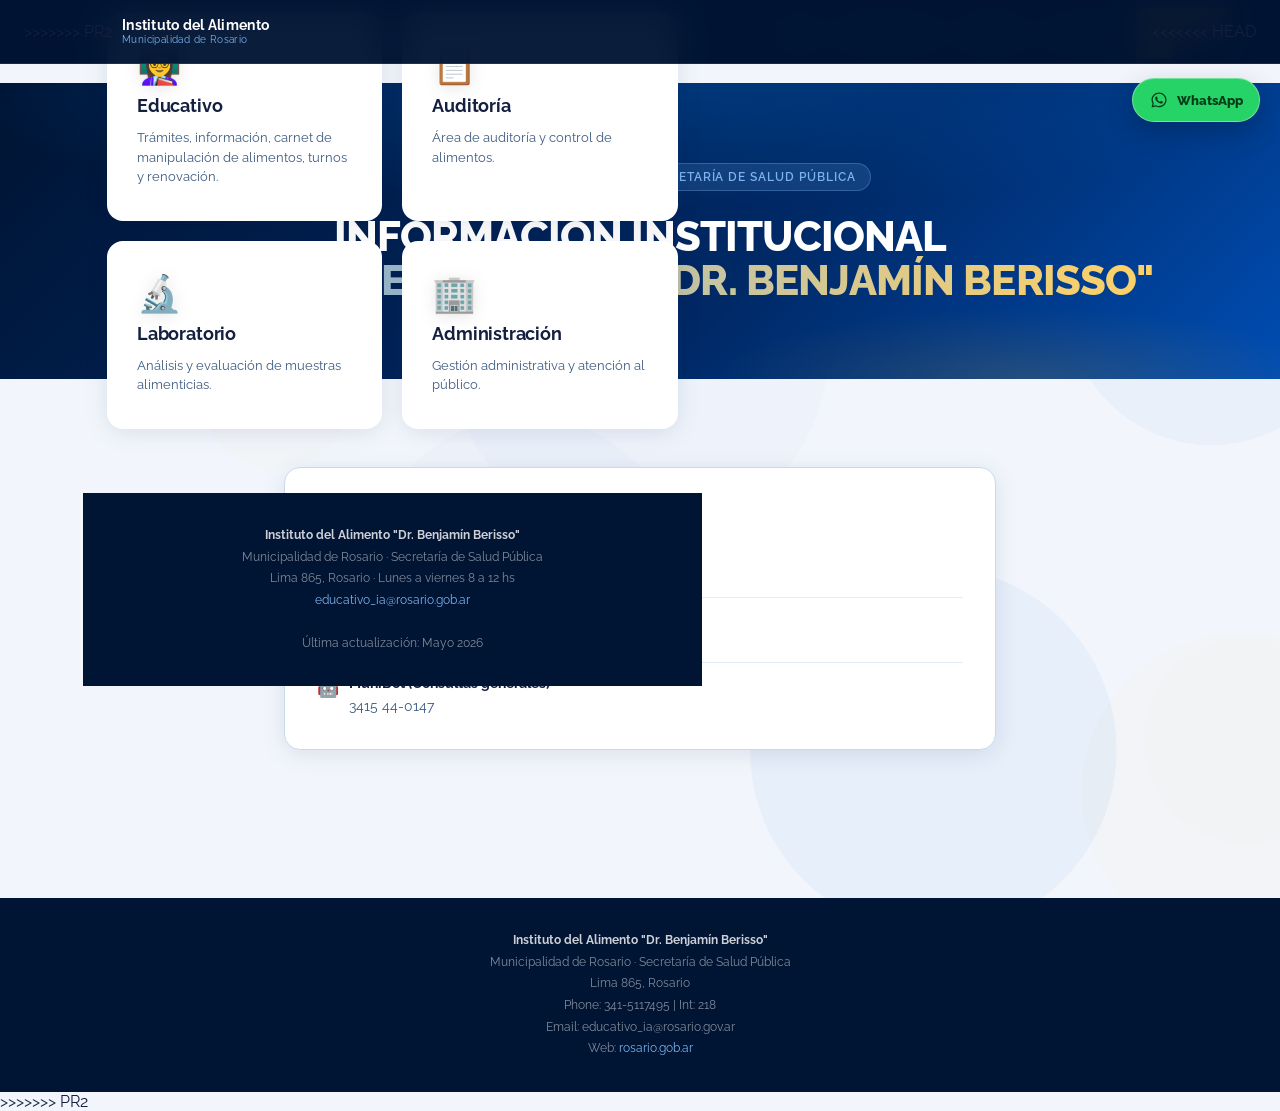
==== index.html @ c8c29d23 "Resolve merge conflicts for PR #2 against main - Keep multi-page static HTML/CSS routing structure f" ====
<!DOCTYPE html>
<html lang="es">
<head>
<meta charset="UTF-8">
<meta name="description" content="Sitio Informativo del Instituto del Alimento. Tramites, informacion, carnet de manipulacion de alimentos, turnos, renovacion y consultas frecuentes.">
<link rel="canonical" href="https://cbertol0.github.io/instituto-alimento/">
<meta property="og:type" content="website">
<meta property="og:locale" content="es_AR">
<meta property="og:site_name" content="Sitio Informativo del Instituto del Alimento">
<meta property="og:title" content="Sitio Informativo del Instituto del Alimento">
<meta property="og:description" content="Tramites e informacion del Instituto del Alimento en un solo lugar. Carnet, cursos, renovacion, material de estudio y consultas frecuentes.">
<meta property="og:url" content="https://cbertol0.github.io/instituto-alimento/">
<meta property="og:image" content="https://cbertol0.github.io/instituto-alimento/assets/preview-whatsapp.jpg">
<meta property="og:image:secure_url" content="https://cbertol0.github.io/instituto-alimento/assets/preview-whatsapp.jpg">
<meta property="og:image:type" content="image/jpeg">
<meta property="og:image:width" content="1200">
<meta property="og:image:height" content="630">
<meta property="og:image:alt" content="Flyer del Sitio Informativo del Instituto del Alimento">
<meta name="twitter:card" content="summary_large_image">
<meta name="twitter:title" content="Sitio Informativo del Instituto del Alimento">
<meta name="twitter:description" content="Tramites e informacion del Instituto del Alimento en un solo lugar.">
<meta name="twitter:image" content="https://cbertol0.github.io/instituto-alimento/assets/preview-whatsapp.jpg">
<meta name="viewport" content="width=device-width, initial-scale=1.0">
<meta name="description" content="Sitio informativo del Instituto del Alimento Dr. Benjamín Berisso — Municipalidad de Rosario. Carnet de manipulación de alimentos, turnos, renovación y más.">
<title>Instituto del Alimento · Rosario</title>
<link rel="preconnect" href="https://fonts.googleapis.com">
<link rel="preconnect" href="https://fonts.gstatic.com" crossorigin>
<link href="https://fonts.googleapis.com/css2?family=Raleway:ital,wght@0,300;0,400;0,500;0,600;0,700;0,800;1,300;1,400&display=swap" rel="stylesheet">

<style>
:root {
  --blue-900: #001433;
  --blue-800: #002966;
  --blue-700: #004db3;
  --blue-600: #0066cc;
  --blue-500: #1a7de0;
  --blue-300: #7ab3f0;
  --blue-100: #d6e8ff;
  --blue-50:  #f0f6ff;
  --gold:       #f0a500;
  --gold-light: #ffd166;
  --white: #ffffff;
  --gray-50:  #f2f6fc;
  --gray-100: #e4ecf7;
  --gray-200: #c8d9ee;
  --gray-600: #3d5a80;
  --gray-800: #142040;
  --red-warn: #ae2012;
  --green-ok: #1a6b3c;
  --radius: 16px;
  --radius-sm: 10px;
  --shadow: 0 4px 24px rgba(0,30,80,0.10);
  --shadow-lg: 0 12px 48px rgba(0,30,80,0.18);
  --transition: all 0.32s cubic-bezier(0.4, 0, 0.2, 1);
}

*, *::before, *::after { box-sizing: border-box; margin: 0; padding: 0; }

html { scroll-behavior: smooth; }

body {
  font-family: 'Raleway', sans-serif;
  background: var(--gray-50);
  color: var(--gray-800);
  min-height: 100vh;
  overflow-x: hidden;
}

/* ═══════════════════════════════
   CANVAS BACKGROUND
═══════════════════════════════ */
#bg-canvas {
  position: fixed;
  top: 0; left: 0;
  width: 100%; height: 100%;
  z-index: 0;
  pointer-events: none;
}

/* ═══════════════════════════════
   NAV
═══════════════════════════════ */
.nav {
  position: fixed;
  top: 0; left: 0; right: 0;
  z-index: 100;
  background: rgba(0,20,51,0.96);
  backdrop-filter: blur(16px);
  -webkit-backdrop-filter: blur(16px);
  border-bottom: 1px solid rgba(122,179,240,0.15);
  padding: 0 24px;
  display: flex;
  align-items: center;
  justify-content: space-between;
  height: 64px;
  transition: var(--transition);
}

.nav-brand {
  display: flex;
  align-items: center;
  gap: 10px;
  text-decoration: none;
  cursor: pointer;
}

.nav-brand-icon {
  width: 36px;
  height: 36px;
  background: linear-gradient(135deg, var(--blue-600), var(--gold));
  border-radius: 10px;
  display: flex;
  align-items: center;
  justify-content: center;
  font-size: 18px;
  flex-shrink: 0;
  animation: pulse-brand 3s ease-in-out infinite;
}

@keyframes pulse-brand {
  0%, 100% { box-shadow: 0 0 0 0 rgba(0,102,204,0.4); }
  50% { box-shadow: 0 0 0 8px rgba(0,102,204,0); }
}

.nav-brand-text {
  display: flex;
  flex-direction: column;
  line-height: 1.1;
}

.nav-brand-title {
  font-family: 'Raleway', sans-serif;
  font-weight: 700;
  font-size: 14px;
  color: var(--white);
  letter-spacing: 0.02em;
}

.nav-brand-sub {
  font-size: 10px;
  color: var(--blue-300);
  font-weight: 400;
  letter-spacing: 0.04em;
}

.nav-links {
  display: flex;
  align-items: center;
  gap: 4px;
  list-style: none;
}

.nav-links a {
  color: rgba(255,255,255,0.75);
  text-decoration: none;
  font-size: 13px;
  font-weight: 600;
  padding: 6px 12px;
  border-radius: 8px;
  transition: var(--transition);
  cursor: pointer;
}

.nav-links a:hover,
.nav-links a.active {
  color: var(--white);
  background: rgba(122,179,240,0.15);
}

.nav-cta {
  background: var(--gold) !important;
  color: var(--blue-900) !important;
  font-weight: 700 !important;
  padding: 8px 16px !important;
}

.nav-cta:hover {
  background: var(--gold-light) !important;
  color: var(--blue-900) !important;
}

.whatsapp-bubble {
  position: fixed;
  top: 78px;
  right: 20px;
  z-index: 101;
  display: inline-flex;
  align-items: center;
  gap: 8px;
  min-height: 44px;
  padding: 10px 16px;
  border-radius: 999px;
  background: #25d366;
  color: #073b1a;
  font-weight: 800;
  font-size: 13px;
  text-decoration: none;
  box-shadow: 0 10px 28px rgba(0,0,0,0.22);
  border: 1px solid rgba(255,255,255,0.35);
  transition: var(--transition);
}

.whatsapp-bubble:hover {
  transform: translateY(-2px);
  background: #2ee173;
  box-shadow: 0 14px 34px rgba(0,0,0,0.28);
}

.whatsapp-bubble svg {
  width: 20px;
  height: 20px;
  flex-shrink: 0;
}

.hamburger {
  display: none;
  flex-direction: column;
  gap: 5px;
  cursor: pointer;
  padding: 8px;
  border-radius: 8px;
  transition: var(--transition);
}

.hamburger span {
  display: block;
  width: 22px;
  height: 2px;
  background: var(--white);
  border-radius: 2px;
  transition: var(--transition);
}

.hamburger.open span:nth-child(1) { transform: translateY(7px) rotate(45deg); }
.hamburger.open span:nth-child(2) { opacity: 0; transform: scaleX(0); }
.hamburger.open span:nth-child(3) { transform: translateY(-7px) rotate(-45deg); }

.mobile-menu {
  position: fixed;
  top: 64px; left: 0; right: 0;
  background: var(--blue-900);
  z-index: 99;
  padding: 16px;
  display: flex;
  flex-direction: column;
  gap: 4px;
  transform: translateY(-110%);
  transition: transform 0.35s cubic-bezier(0.4, 0, 0.2, 1);
  border-bottom: 1px solid rgba(122,179,240,0.15);
}

.mobile-menu.open { transform: translateY(0); }

.mobile-menu a {
  color: rgba(255,255,255,0.85);
  text-decoration: none;
  font-size: 15px;
  font-weight: 600;
  padding: 12px 16px;
  border-radius: 10px;
  cursor: pointer;
  transition: var(--transition);
}

.mobile-menu a:hover { background: rgba(122,179,240,0.12); color: var(--white); }

/* ═══════════════════════════════
   PAGES / ROUTING
═══════════════════════════════ */
.page {
  display: none;
  position: relative;
  z-index: 1;
  min-height: 100vh;
  padding-top: 64px;
  animation: page-in 0.45s cubic-bezier(0.4, 0, 0.2, 1);
}

.page.active { display: block; }

@keyframes page-in {
  from { opacity: 0; transform: translateY(20px); }
  to { opacity: 1; transform: translateY(0); }
}

/* ═══════════════════════════════
   HERO
═══════════════════════════════ */
.hero {
  background: linear-gradient(135deg, var(--blue-900) 0%, var(--blue-800) 60%, var(--blue-700) 100%);
  padding: 80px 24px 60px;
  text-align: center;
  position: relative;
  overflow: hidden;
}

.hero::before {
  content: '';
  position: absolute;
  inset: 0;
  background: 
    radial-gradient(ellipse 80% 60% at 50% 0%, rgba(0,102,204,0.3) 0%, transparent 70%),
    radial-gradient(ellipse 40% 40% at 80% 100%, rgba(240,165,0,0.15) 0%, transparent 60%);
  pointer-events: none;
}

.hero-badge {
  display: inline-flex;
  align-items: center;
  gap: 6px;
  background: rgba(122,179,240,0.15);
  border: 1px solid rgba(122,179,240,0.3);
  color: var(--blue-300);
  font-size: 12px;
  font-weight: 600;
  letter-spacing: 0.08em;
  text-transform: uppercase;
  padding: 6px 14px;
  border-radius: 99px;
  margin-bottom: 24px;
  animation: badge-in 0.6s ease both;
}

.hero-title {
  font-family: 'Raleway', sans-serif;
  font-size: clamp(32px, 6vw, 58px);
  font-weight: 800;
  color: var(--white);
  line-height: 1.05;
  letter-spacing: -0.02em;
  margin-bottom: 16px;
  animation: hero-title-in 0.7s ease 0.1s both;
}

.hero-title span {
  background: linear-gradient(90deg, var(--blue-300), var(--gold-light));
  -webkit-background-clip: text;
  -webkit-text-fill-color: transparent;
  background-clip: text;
}

.hero-subtitle {
  color: rgba(255,255,255,0.65);
  font-size: 17px;
  font-weight: 400;
  max-width: 520px;
  margin: 0 auto 40px;
  line-height: 1.6;
  animation: hero-title-in 0.7s ease 0.2s both;
}

.hero-alert {
  display: inline-flex;
  align-items: center;
  gap: 10px;
  background: rgba(240,165,0,0.15);
  border: 1px solid rgba(240,165,0,0.35);
  color: var(--gold-light);
  padding: 12px 20px;
  border-radius: 12px;
  font-size: 14px;
  font-weight: 600;
  max-width: 560px;
  text-align: left;
  animation: hero-title-in 0.7s ease 0.3s both;
}

@keyframes badge-in {
  from { opacity: 0; transform: scale(0.9); }
  to { opacity: 1; transform: scale(1); }
}

@keyframes hero-title-in {
  from { opacity: 0; transform: translateY(24px); }
  to { opacity: 1; transform: translateY(0); }
}

/* ═══════════════════════════════
   MAIN CARDS GRID
═══════════════════════════════ */
.cards-section {
  padding: 48px 24px 64px;
  max-width: 1100px;
  margin: 0 auto;
}

.section-label {
  font-family: 'Raleway', sans-serif;
  font-size: 12px;
  font-weight: 700;
  letter-spacing: 0.12em;
  text-transform: uppercase;
  color: var(--blue-600);
  margin-bottom: 8px;
}

.section-title {
  font-family: 'Raleway', sans-serif;
  font-size: clamp(22px, 4vw, 30px);
  font-weight: 700;
  color: var(--gray-800);
  margin-bottom: 32px;
  letter-spacing: -0.01em;
}

.main-grid {
  display: grid;
  grid-template-columns: repeat(auto-fit, minmax(240px, 1fr));
  gap: 20px;
}

.main-card {
  background: var(--white);
  border-radius: var(--radius);
  padding: 32px 28px;
  cursor: pointer;
  border: 2px solid transparent;
  box-shadow: var(--shadow);
  transition: var(--transition);
  position: relative;
  overflow: hidden;
  display: flex;
  flex-direction: column;
  gap: 12px;
  text-decoration: none;
  color: inherit;
}

.main-card::before {
  content: '';
  position: absolute;
  top: 0; left: 0; right: 0;
  height: 4px;
  background: linear-gradient(90deg, var(--blue-600), var(--blue-300));
  opacity: 0;
  transition: var(--transition);
}

.main-card:hover {
  transform: translateY(-6px);
  box-shadow: var(--shadow-lg);
  border-color: var(--blue-300);
}

.main-card:hover::before { opacity: 1; }

.main-card.accent-gold::before {
  background: linear-gradient(90deg, var(--gold), var(--gold-light));
}

.main-card.accent-gold:hover { border-color: var(--gold-light); }

.card-icon {
  font-size: 36px;
  line-height: 1;
  display: block;
  filter: drop-shadow(0 2px 8px rgba(0,0,0,0.1));
  transition: transform 0.3s ease;
}

.main-card:hover .card-icon { transform: scale(1.15) rotate(-5deg); }

.card-title {
  font-family: 'Raleway', sans-serif;
  font-size: 18px;
  font-weight: 700;
  color: var(--gray-800);
  letter-spacing: -0.01em;
}

.card-desc {
  font-size: 13px;
  color: var(--gray-600);
  line-height: 1.5;
}

.card-arrow {
  margin-top: auto;
  display: flex;
  align-items: center;
  gap: 6px;
  font-size: 13px;
  font-weight: 600;
  color: var(--blue-600);
  transition: var(--transition);
}

.main-card.accent-gold .card-arrow { color: var(--gold); }

.main-card:hover .card-arrow { gap: 10px; }

.card-arrow svg { flex-shrink: 0; }

/* ═══════════════════════════════
   FAQ / CONSULTAS GRID
═══════════════════════════════ */
.faq-grid {
  display: grid;
  grid-template-columns: repeat(auto-fit, minmax(220px, 1fr));
  gap: 16px;
  margin-bottom: 40px;
}

.faq-cat-card {
  background: var(--white);
  border-radius: var(--radius);
  padding: 24px 20px;
  cursor: pointer;
  border: 2px solid var(--gray-200);
  box-shadow: var(--shadow);
  transition: var(--transition);
  display: flex;
  flex-direction: column;
  align-items: flex-start;
  gap: 8px;
}

.faq-cat-card:hover,
.faq-cat-card.active {
  border-color: var(--blue-600);
  background: var(--blue-100);
}

.faq-cat-icon { font-size: 28px; }
.faq-cat-title {
  font-family: 'Raleway', sans-serif;
  font-size: 14px;
  font-weight: 700;
  color: var(--gray-800);
  line-height: 1.2;
}

/* ═══════════════════════════════
   ACCORDION
═══════════════════════════════ */
.faq-panel {
  display: none;
}
.faq-panel.active { display: block; }

.accordion-item {
  background: var(--white);
  border-radius: var(--radius-sm);
  margin-bottom: 10px;
  border: 1px solid var(--gray-200);
  overflow: hidden;
  transition: var(--transition);
}

.accordion-item:hover { border-color: var(--blue-300); }

.accordion-header {
  display: flex;
  align-items: center;
  justify-content: space-between;
  padding: 18px 22px;
  cursor: pointer;
  font-family: 'Raleway', sans-serif;
  font-weight: 600;
  font-size: 15px;
  color: var(--gray-800);
  gap: 12px;
  user-select: none;
}

.accordion-q {
  display: flex;
  align-items: center;
  gap: 10px;
}

.accordion-q-icon {
  width: 28px;
  height: 28px;
  background: var(--blue-100);
  color: var(--blue-600);
  border-radius: 8px;
  display: flex;
  align-items: center;
  justify-content: center;
  font-size: 14px;
  font-weight: 800;
  flex-shrink: 0;
}

.accordion-chevron {
  width: 20px;
  height: 20px;
  flex-shrink: 0;
  color: var(--blue-600);
  transition: transform 0.3s ease;
}

.accordion-item.open .accordion-chevron { transform: rotate(180deg); }

.accordion-body {
  max-height: 0;
  overflow: hidden;
  transition: max-height 0.4s cubic-bezier(0.4, 0, 0.2, 1);
}

.accordion-body-inner {
  padding: 0 22px 20px 60px;
  font-size: 14px;
  line-height: 1.7;
  color: var(--gray-600);
}

.accordion-body-inner strong { color: var(--gray-800); }
.accordion-body-inner .warn {
  display: flex;
  align-items: flex-start;
  gap: 8px;
  background: rgba(240,165,0,0.08);
  border-left: 3px solid var(--gold);
  padding: 10px 14px;
  border-radius: 0 8px 8px 0;
  margin-top: 10px;
  font-size: 13px;
  color: var(--gray-800);
}

.accordion-body-inner .ok {
  display: flex;
  align-items: flex-start;
  gap: 8px;
  background: rgba(26,107,60,0.07);
  border-left: 3px solid var(--green-ok);
  padding: 10px 14px;
  border-radius: 0 8px 8px 0;
  margin-top: 10px;
  font-size: 13px;
  color: var(--gray-800);
}

/* ═══════════════════════════════
   INFO PAGES (Nuevo Carnet, Renovación, Jardines)
═══════════════════════════════ */
.info-hero {
  background: linear-gradient(135deg, var(--blue-900), var(--blue-800));
  padding: 56px 24px 48px;
  text-align: center;
  position: relative;
  overflow: hidden;
}

.info-hero::before {
  content: '';
  position: absolute;
  inset: 0;
  background: radial-gradient(ellipse 60% 60% at 50% 0%, rgba(0,102,204,0.25), transparent 70%);
}

.info-icon {
  font-size: 56px;
  display: block;
  margin-bottom: 16px;
  animation: float-icon 3s ease-in-out infinite;
  position: relative;
}

@keyframes float-icon {
  0%, 100% { transform: translateY(0); }
  50% { transform: translateY(-8px); }
}

.info-title {
  font-family: 'Raleway', sans-serif;
  font-size: clamp(26px, 5vw, 40px);
  font-weight: 800;
  color: var(--white);
  letter-spacing: -0.02em;
  position: relative;
}

.info-content {
  max-width: 760px;
  margin: 0 auto;
  padding: 40px 24px 64px;
}

.info-card {
  background: var(--white);
  border-radius: var(--radius);
  padding: 32px;
  box-shadow: var(--shadow);
  border: 1px solid var(--gray-200);
  margin-bottom: 20px;
}

.info-card h3 {
  font-family: 'Raleway', sans-serif;
  font-size: 16px;
  font-weight: 700;
  color: var(--gray-800);
  margin-bottom: 14px;
  display: flex;
  align-items: center;
  gap: 8px;
}

.info-row {
  display: flex;
  align-items: flex-start;
  gap: 10px;
  padding: 10px 0;
  border-bottom: 1px solid var(--gray-100);
  font-size: 14px;
  line-height: 1.5;
}

.info-row:last-child { border-bottom: none; padding-bottom: 0; }
.info-row:first-child { padding-top: 0; }

.info-row-icon { font-size: 18px; flex-shrink: 0; margin-top: 1px; }
.info-row-text { color: var(--gray-600); }
.info-row-text strong { color: var(--gray-800); display: block; margin-bottom: 2px; }

.tag-group {
  display: flex;
  flex-wrap: wrap;
  gap: 8px;
  margin-top: 12px;
}

.tag {
  display: inline-flex;
  align-items: center;
  gap: 5px;
  padding: 6px 12px;
  border-radius: 99px;
  font-size: 13px;
  font-weight: 600;
}

.tag-green { background: rgba(26,107,60,0.1); color: var(--green-ok); }
.tag-amber { background: rgba(240,165,0,0.12); color: #b56f00; }
.tag-blue { background: var(--blue-100); color: var(--blue-700); }

.btn-primary {
  display: inline-flex;
  align-items: center;
  gap: 8px;
  background: var(--blue-600);
  color: var(--white);
  font-family: 'Raleway', sans-serif;
  font-weight: 700;
  font-size: 15px;
  padding: 14px 28px;
  border-radius: 12px;
  text-decoration: none;
  cursor: pointer;
  border: none;
  transition: var(--transition);
  box-shadow: 0 4px 16px rgba(0,102,204,0.35);
  width: 100%;
  justify-content: center;
}

.btn-primary:hover {
  background: var(--blue-700);
  transform: translateY(-2px);
  box-shadow: 0 8px 24px rgba(0,102,204,0.4);
}

.btn-back {
  display: inline-flex;
  align-items: center;
  gap: 8px;
  color: var(--blue-600);
  font-size: 14px;
  font-weight: 600;
  cursor: pointer;
  border: none;
  background: none;
  padding: 8px 0;
  margin-bottom: 24px;
  transition: var(--transition);
  text-decoration: none;
}

.btn-back:hover { color: var(--blue-700); gap: 12px; }

/* ═══════════════════════════════
   FOOTER
═══════════════════════════════ */
footer {
  background: var(--blue-900);
  color: rgba(255,255,255,0.5);
  text-align: center;
  padding: 32px 24px;
  font-size: 12px;
  line-height: 1.8;
  position: relative;
  z-index: 1;
}

footer strong { color: rgba(255,255,255,0.8); }
footer a { color: var(--blue-300); text-decoration: none; }

/* ═══════════════════════════════
   SCROLL PROGRESS
═══════════════════════════════ */
.scroll-progress {
  position: fixed;
  top: 64px;
  left: 0;
  height: 3px;
  background: linear-gradient(90deg, var(--blue-600), var(--gold));
  z-index: 101;
  width: 0%;
  transition: width 0.1s linear;
}

/* ═══════════════════════════════
   UTILITY
═══════════════════════════════ */
.divider {
  height: 1px;
  background: var(--gray-200);
  margin: 32px 0;
}

.stagger > * {
  animation: stagger-in 0.5s ease both;
}

.stagger > *:nth-child(1) { animation-delay: 0.05s; }
.stagger > *:nth-child(2) { animation-delay: 0.12s; }
.stagger > *:nth-child(3) { animation-delay: 0.19s; }
.stagger > *:nth-child(4) { animation-delay: 0.26s; }

@keyframes stagger-in {
  from { opacity: 0; transform: translateY(20px); }
  to { opacity: 1; transform: translateY(0); }
}

/* ═══════════════════════════════
   RESPONSIVE
═══════════════════════════════ */
@media (max-width: 700px) {
  .nav-links { display: none; }
  .hamburger { display: flex; }
  .whatsapp-bubble {
    top: 76px;
    right: 14px;
    padding: 10px 12px;
  }

  .main-grid { grid-template-columns: 1fr 1fr; }

  .accordion-body-inner { padding-left: 22px; }

  .info-card { padding: 22px; }

  .faq-grid { grid-template-columns: 1fr 1fr; }
}

@media (max-width: 420px) {
  .main-grid { grid-template-columns: 1fr; }
  .faq-grid { grid-template-columns: 1fr 1fr; }
  .whatsapp-bubble span { display: none; }
}
</style>
</head>
<body>

<canvas id="bg-canvas"></canvas>
<div class="scroll-progress" id="scrollProgress"></div>
<a
  class="whatsapp-bubble"
  href="https://whatsapp.com/channel/0029VbBgHsrFy72LKJ1xdt2n"
  target="_blank"
  rel="noopener noreferrer"
  aria-label="Abrir canal de WhatsApp del Instituto del Alimento"
>
  <svg viewBox="0 0 32 32" aria-hidden="true" focusable="false">
    <path fill="currentColor" d="M16.02 4C9.39 4 4 9.28 4 15.78c0 2.08.57 4.12 1.65 5.91L4 28l6.52-1.59a12.2 12.2 0 0 0 5.5 1.34c6.63 0 12.02-5.28 12.02-11.78S22.65 4 16.02 4Zm0 21.75c-1.76 0-3.48-.46-4.99-1.34l-.36-.21-3.87.94.99-3.64-.24-.38A9.82 9.82 0 0 1 6 15.78C6 10.39 10.5 6 16.02 6s10.02 4.39 10.02 9.78-4.5 9.97-10.02 9.97Zm5.49-7.32c-.3-.15-1.78-.86-2.06-.96-.28-.1-.48-.15-.68.15-.2.29-.78.95-.95 1.14-.18.19-.35.22-.65.07-.3-.15-1.26-.45-2.4-1.45-.89-.77-1.49-1.72-1.66-2.01-.17-.29-.02-.45.13-.59.13-.13.3-.34.45-.51.15-.17.2-.29.3-.49.1-.19.05-.36-.02-.51-.08-.15-.68-1.59-.93-2.18-.24-.57-.49-.49-.68-.5h-.58c-.2 0-.53.07-.8.36-.28.29-1.05 1-1.05 2.45s1.08 2.84 1.23 3.04c.15.19 2.13 3.18 5.17 4.46.72.3 1.29.48 1.73.62.73.22 1.39.19 1.91.12.58-.08 1.78-.71 2.03-1.4.25-.69.25-1.28.18-1.4-.08-.12-.28-.19-.58-.34Z"/>
  </svg>
  <span>WhatsApp</span>
</a>

<<<<<<< HEAD
<nav class="nav" id="mainNav">
  <div class="nav-brand" style="cursor:default">
=======
<!-- NAV -->
<nav class="nav" id="mainNav">
  <div class="nav-brand" href="index.html">
>>>>>>> PR2
    <div class="nav-brand-text">
      <span class="nav-brand-title">Instituto del Alimento</span>
      <span class="nav-brand-sub">Municipalidad de Rosario</span>
    </div>
  </div>
<<<<<<< HEAD
</nav>


<div class="page active" style="padding-top: 64px;">
  <section class="hero">
    <div class="hero-badge">📱 Municipalidad de Rosario · Secretaría de Salud Pública</div>
    <h1 class="hero-title">Instituto del Alimento<br><span>Dr. Benjamín Berisso</span></h1>
    <p class="hero-subtitle">Seleccioná el departamento al que deseás acceder.</p>
  </section>

  <section class="cards-section">
    <h2 class="section-title">Departamentos</h2>
    <div class="main-grid stagger">
      <a href="educativo.html" class="main-card accent-gold">
        <span class="card-icon">👩‍🏫</span>
        <div class="card-title">Educativo</div>
        <div class="card-desc">Trámites, información, carnet de manipulación de alimentos, turnos y renovación.</div>
      </a>
      <a href="auditoria.html" class="main-card">
        <span class="card-icon">📋</span>
        <div class="card-title">Auditoría</div>
        <div class="card-desc">Área de auditoría y control de alimentos.</div>
      </a>
      <a href="laboratorio.html" class="main-card">
        <span class="card-icon">🔬</span>
        <div class="card-title">Laboratorio</div>
        <div class="card-desc">Análisis y evaluación de muestras alimenticias.</div>
      </a>
      <a href="administracion.html" class="main-card">
        <span class="card-icon">🏢</span>
        <div class="card-title">Administración</div>
        <div class="card-desc">Gestión administrativa y atención al público.</div>
      </a>
    </div>
  </section>

<footer>
    <strong>Instituto del Alimento "Dr. Benjamín Berisso"</strong><br>
    Municipalidad de Rosario · Secretaría de Salud Pública<br>
    Lima 865, Rosario · Lunes a viernes 8 a 12 hs<br>
    <a href="mailto:educativo_ia@rosario.gob.ar">educativo_ia@rosario.gob.ar</a><br><br>
    Última actualización: Mayo 2026
  </footer>
</div>
=======
  <ul class="nav-links">
    <li><a href="index.html">Inicio</a></li>
    <li><a href="administracion.html">Administración</a></li>
    <li><a href="auditoria.html">Auditoría</a></li>
    <li><a href="laboratorio.html">Laboratorio</a></li>
    <li><a href="educativo.html" class="nav-cta">Educación y ETA</a></li>
  </ul>
  <div class="hamburger" id="hamburger" onclick="toggleMenu()">
    <span></span><span></span><span></span>
  </div>
</nav>

<div class="mobile-menu" id="mobileMenu">
  <a href="index.html">🏠 Inicio</a>
  <a href="administracion.html">📋 Administración</a>
  <a href="auditoria.html">🔍 Auditoría</a>
  <a href="laboratorio.html">🔬 Laboratorio</a>
  <a href="educativo.html">👩‍🏫 Educación y ETA</a>
</div>


<div class="page active" id="page-home" style="display: block;">
  <section class="hero">
    <div class="hero-badge">📱 Municipalidad de Rosario · Secretaría de Salud Pública</div>
    <h1 class="hero-title" style="font-size: clamp(26px, 4vw, 42px);">INFORMACIÓN INSTITUCIONAL<br><span>INSTITUTO DEL ALIMENTO "DR. BENJAMÍN BERISSO"</span></h1>
  </section>

  <section class="cards-section">
    <div class="info-content">
      <div class="info-card">
        <h3>📍 Información Institucional</h3>
        <div class="info-row">
          <span class="info-row-icon">🏢</span>
          <div class="info-row-text"><strong>Sede</strong>Lima 865, Rosario</div>
        </div>
        <div class="info-row">
          <span class="info-row-icon">🌐</span>
          <div class="info-row-text"><strong>Trámites en línea</strong><a href="https://www.rosario.gob.ar" target="_blank" rel="noopener">www.rosario.gob.ar</a></div>
        </div>
        <div class="info-row">
          <span class="info-row-icon">🤖</span>
          <div class="info-row-text"><strong>MuniBot (Consultas generales)</strong>3415 44-0147</div>
        </div>
      </div>
    </div>
  </section>

  <footer>
    <strong>Instituto del Alimento "Dr. Benjamín Berisso"</strong><br>
    Municipalidad de Rosario · Secretaría de Salud Pública<br>
    Lima 865, Rosario<br>
    Phone: 341-5117495 | Int: 218<br>
    Email: educativo_ia@rosario.gov.ar<br>
    Web: <a href="https://www.rosario.gob.ar" target="_blank" rel="noopener">rosario.gob.ar</a>
  </footer>
</div>


>>>>>>> PR2
<script>
/* ══════════════════════════
   CANVAS BACKGROUND ANIMATION
══════════════════════════ */
const canvas = document.getElementById('bg-canvas');
const ctx = canvas.getContext('2d');
let particles = [];
let w, h;

function resize() {
  w = canvas.width = window.innerWidth;
  h = canvas.height = window.innerHeight;
}

class Particle {
  constructor() { this.reset(); }
  reset() {
    this.x = Math.random() * w;
    this.y = Math.random() * h;
    this.r = Math.random() * 180 + 40;
    this.a = Math.random() * Math.PI * 2;
    this.speed = (Math.random() * 0.15 + 0.03) * (Math.random() < 0.5 ? 1 : -1);
    this.opacity = Math.random() * 0.04 + 0.01;
    this.color = Math.random() < 0.6
      ? `rgba(0,102,204,${this.opacity})`
      : `rgba(238,155,0,${this.opacity * 0.5})`;
  }
  update() {
    this.a += this.speed * 0.01;
    this.x += Math.cos(this.a) * 0.4;
    this.y += Math.sin(this.a) * 0.3;
    if (this.x < -this.r * 2 || this.x > w + this.r * 2) this.reset();
    if (this.y < -this.r * 2 || this.y > h + this.r * 2) this.reset();
  }
  draw() {
    ctx.beginPath();
    ctx.arc(this.x, this.y, this.r, 0, Math.PI * 2);
    ctx.fillStyle = this.color;
    ctx.fill();
  }
}

function initParticles() {
  particles = [];
  const count = Math.min(12, Math.floor((w * h) / 120000));
  for (let i = 0; i < count; i++) particles.push(new Particle());
}

function animate() {
  ctx.clearRect(0, 0, w, h);
  particles.forEach(p => { p.update(); p.draw(); });
  requestAnimationFrame(animate);
}

resize();
initParticles();
animate();
window.addEventListener('resize', () => { resize(); initParticles(); });

/* ══════════════════════════
<<<<<<< HEAD
   ROUTING
══════════════════════════ */
const pages = ['home', 'nuevo-carnet', 'renovacion', 'jardines', 'faq'];

function showPage(id) {
  pages.forEach(p => {
    document.getElementById('page-' + p)?.classList.remove('active');
    const navEl = document.getElementById('nav-' + p);
    if (navEl) navEl.classList.remove('active');
  });
  const el = document.getElementById('page-' + id);
  if (el) {
    el.classList.add('active');
    window.scrollTo({ top: 0, behavior: 'smooth' });
  }
  const navEl = document.getElementById('nav-' + id);
  if (navEl) navEl.classList.add('active');

  // Update hash without triggering scroll
  history.pushState(null, '', '#' + id);
}

// Handle browser back/forward
window.addEventListener('popstate', () => {
  const hash = location.hash.replace('#', '') || 'home';
  if (pages.includes(hash)) showPage(hash);
});

// Initial load from hash
const initHash = location.hash.replace('#', '') || 'home';
if (pages.includes(initHash)) showPage(initHash);

/* ══════════════════════════
=======
>>>>>>> PR2
   HAMBURGER MENU
══════════════════════════ */
function toggleMenu() {
  document.getElementById('hamburger').classList.toggle('open');
  document.getElementById('mobileMenu').classList.toggle('open');
}

/* ══════════════════════════
   ACCORDION
══════════════════════════ */
function toggleAccordion(item) {
  const isOpen = item.classList.contains('open');
  // Close all in same panel
  const panel = item.closest('.faq-panel');
  panel.querySelectorAll('.accordion-item.open').forEach(i => {
    i.classList.remove('open');
    i.querySelector('.accordion-body').style.maxHeight = null;
  });
  if (!isOpen) {
    item.classList.add('open');
    const body = item.querySelector('.accordion-body');
    body.style.maxHeight = body.scrollHeight + 'px';
  }
}

/* ══════════════════════════
   FAQ PANEL SWITCHER
══════════════════════════ */
function showFaqPanel(name, card) {
  // Reset cards
  document.querySelectorAll('.faq-cat-card').forEach(c => c.classList.remove('active'));
  card.classList.add('active');
  // Reset panels
  document.querySelectorAll('.faq-panel').forEach(p => p.classList.remove('active'));
  document.getElementById('panel-' + name)?.classList.add('active');
}

/* ══════════════════════════
   SCROLL PROGRESS BAR
══════════════════════════ */
window.addEventListener('scroll', () => {
  const scrolled = window.scrollY;
  const total = document.documentElement.scrollHeight - window.innerHeight;
  const pct = total > 0 ? (scrolled / total) * 100 : 0;
  document.getElementById('scrollProgress').style.width = pct + '%';
});
</script>
</body>
</html>
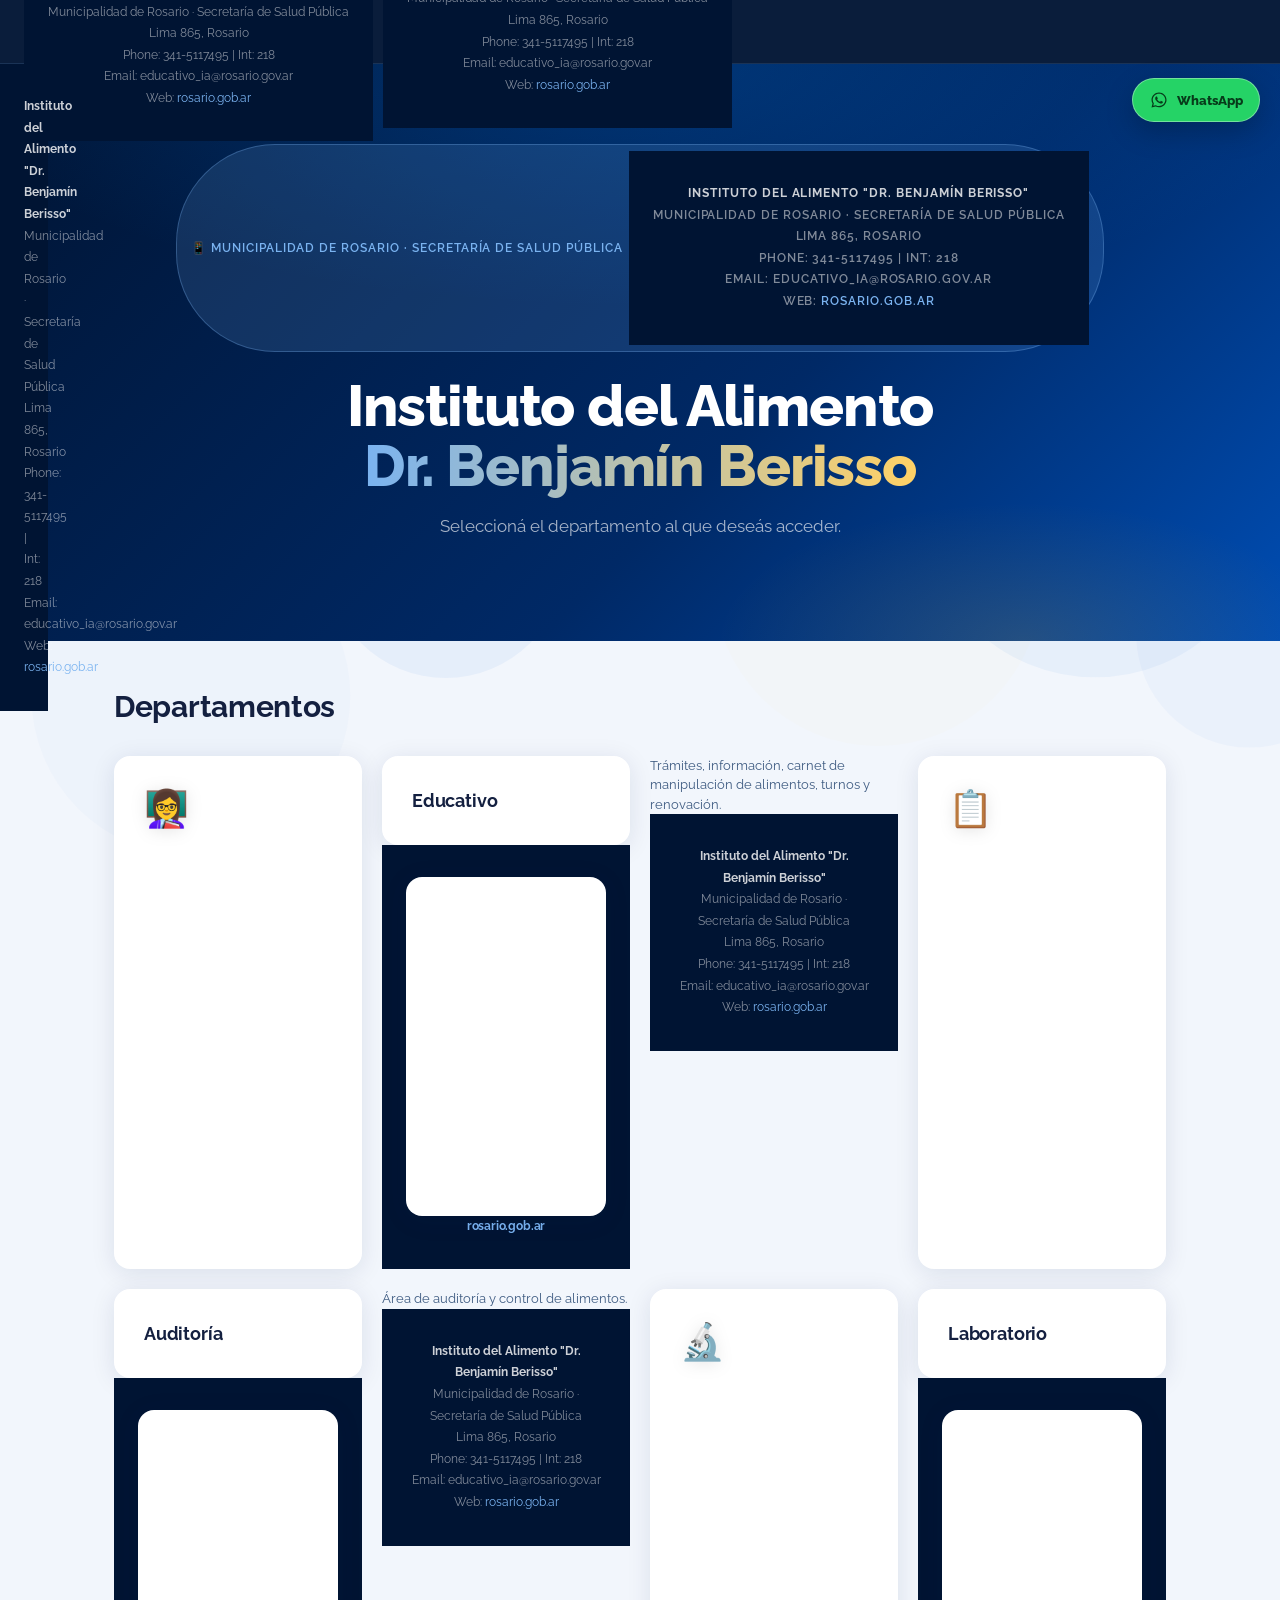
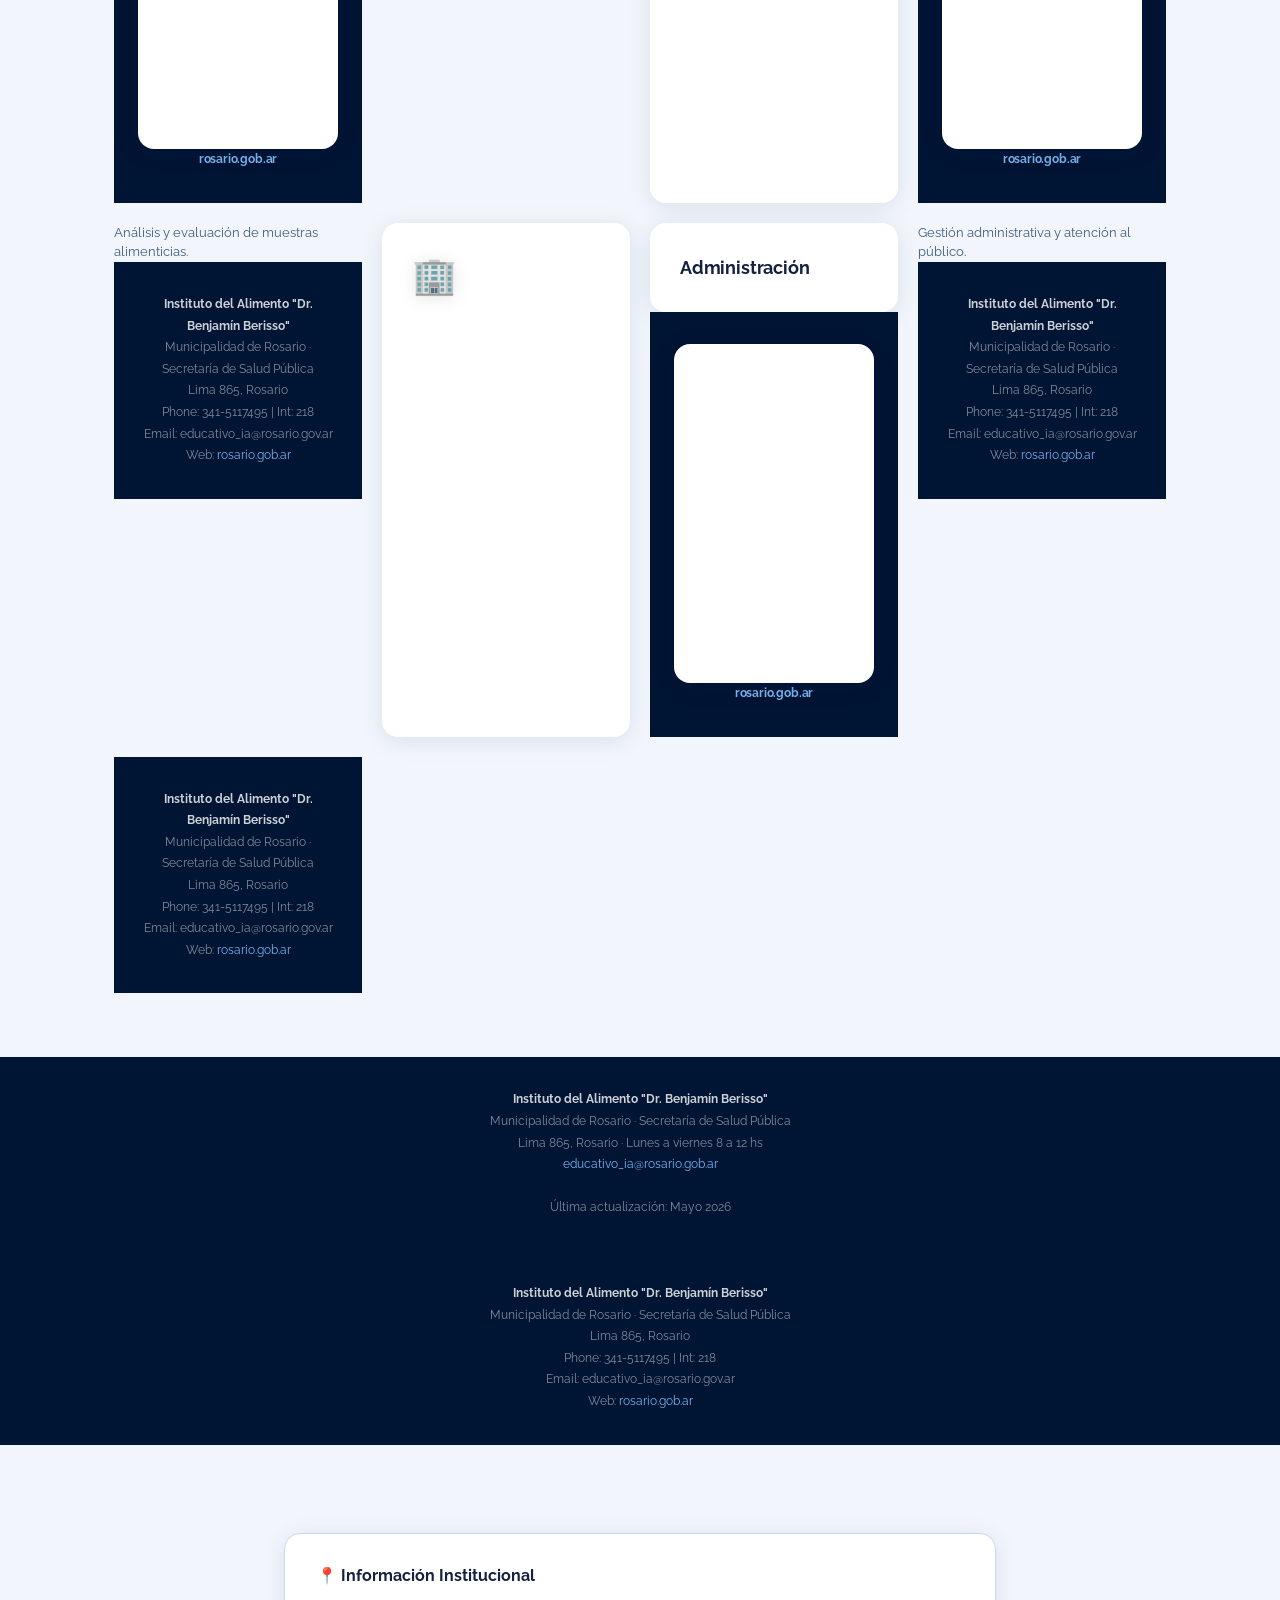
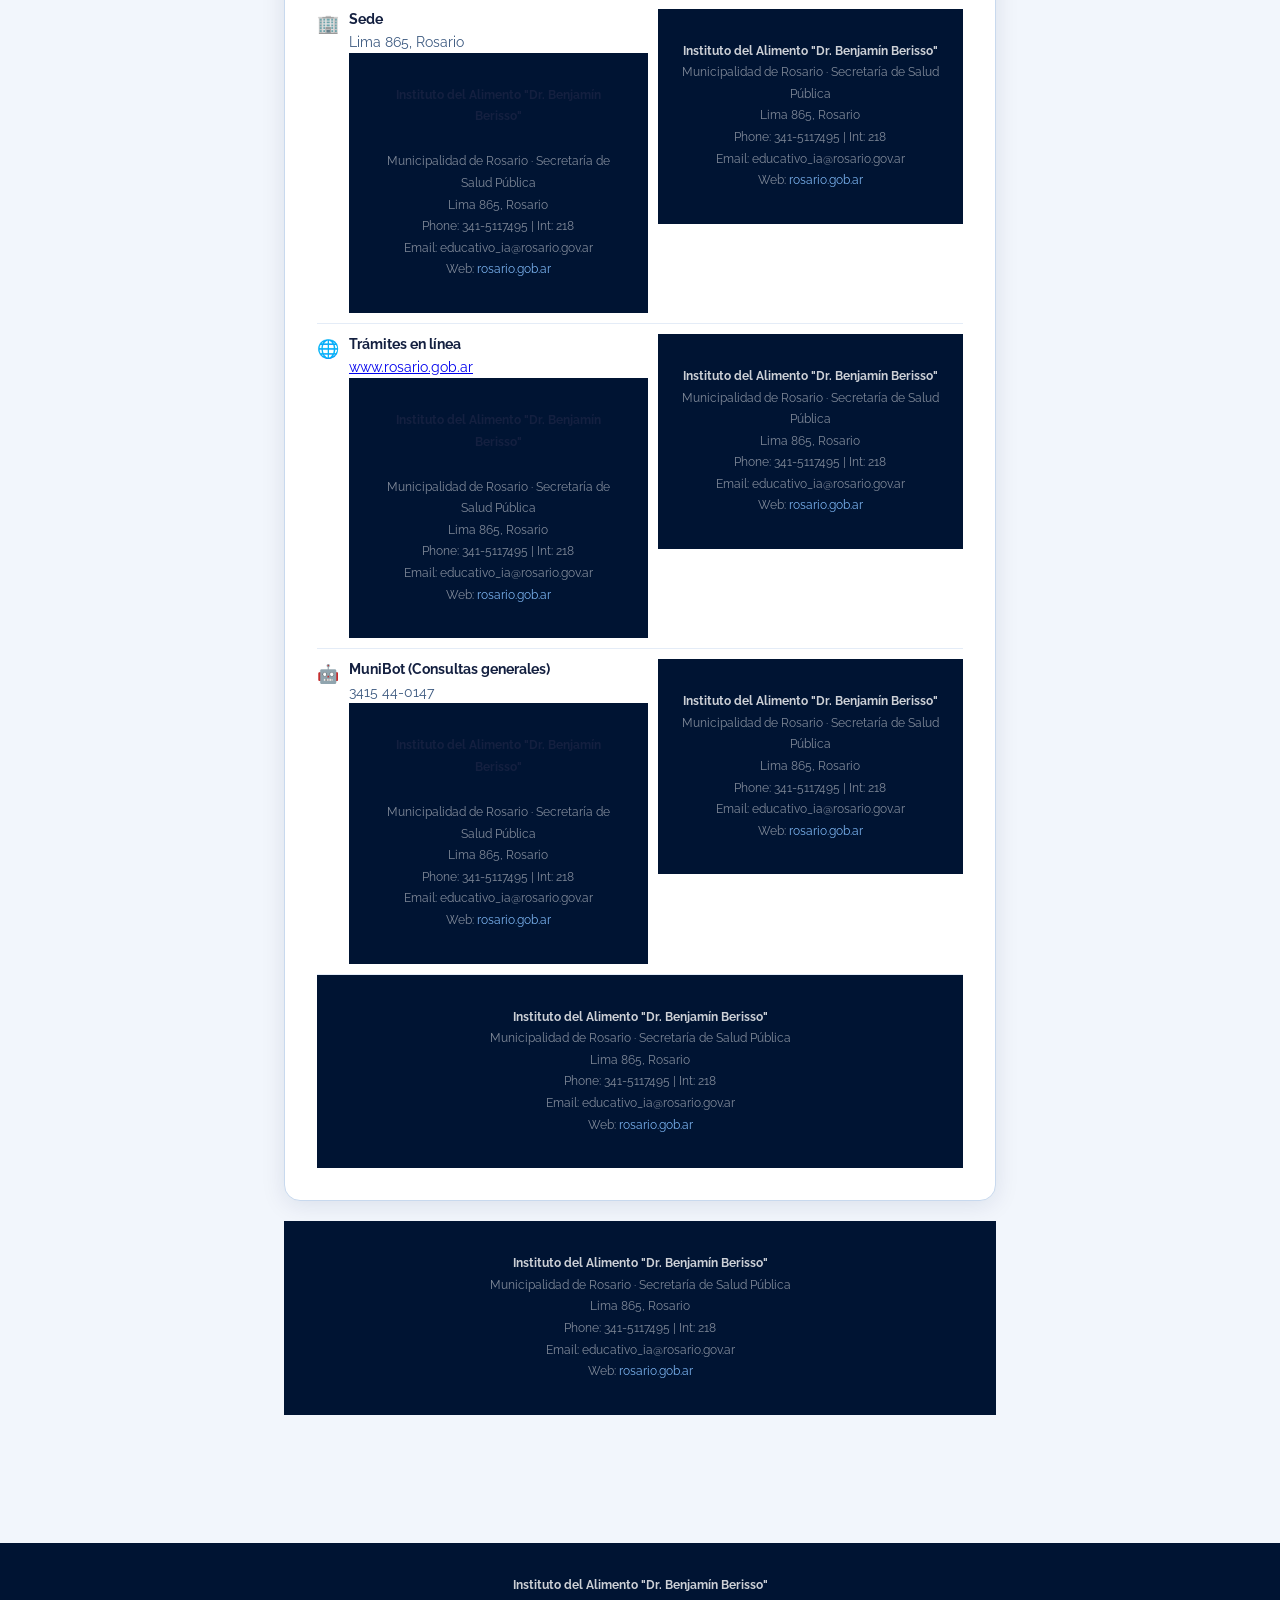
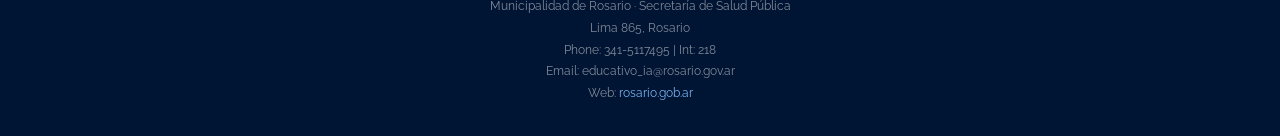
==== commit c049ca9a: "Resolve merge conflicts for PR #2 against main without markers - Resolved conflicts effectively main" ====
--- a/index.html
+++ b/index.html
@@ -866,7 +866,16 @@
 <body>
 
 <canvas id="bg-canvas"></canvas>
-<div class="scroll-progress" id="scrollProgress"></div>
+<div class="scroll-progress" id="scrollProgress">
+  <footer>
+    <strong>Instituto del Alimento "Dr. Benjamín Berisso"</strong><br>
+    Municipalidad de Rosario · Secretaría de Salud Pública<br>
+    Lima 865, Rosario<br>
+    Phone: 341-5117495 | Int: 218<br>
+    Email: educativo_ia@rosario.gov.ar<br>
+    Web: <a href="https://www.rosario.gob.ar" target="_blank" rel="noopener">rosario.gob.ar</a>
+  </footer>
+</div>
 <a
   class="whatsapp-bubble"
   href="https://whatsapp.com/channel/0029VbBgHsrFy72LKJ1xdt2n"
@@ -880,26 +889,47 @@
   <span>WhatsApp</span>
 </a>
 
-<<<<<<< HEAD
-<nav class="nav" id="mainNav">
-  <div class="nav-brand" style="cursor:default">
-=======
 <!-- NAV -->
 <nav class="nav" id="mainNav">
   <div class="nav-brand" href="index.html">
->>>>>>> PR2
     <div class="nav-brand-text">
       <span class="nav-brand-title">Instituto del Alimento</span>
       <span class="nav-brand-sub">Municipalidad de Rosario</span>
-    </div>
-  </div>
-<<<<<<< HEAD
+
+  <footer>
+    <strong>Instituto del Alimento "Dr. Benjamín Berisso"</strong><br>
+    Municipalidad de Rosario · Secretaría de Salud Pública<br>
+    Lima 865, Rosario<br>
+    Phone: 341-5117495 | Int: 218<br>
+    Email: educativo_ia@rosario.gov.ar<br>
+    Web: <a href="https://www.rosario.gob.ar" target="_blank" rel="noopener">rosario.gob.ar</a>
+  </footer>
+</div>
+
+  <footer>
+    <strong>Instituto del Alimento "Dr. Benjamín Berisso"</strong><br>
+    Municipalidad de Rosario · Secretaría de Salud Pública<br>
+    Lima 865, Rosario<br>
+    Phone: 341-5117495 | Int: 218<br>
+    Email: educativo_ia@rosario.gov.ar<br>
+    Web: <a href="https://www.rosario.gob.ar" target="_blank" rel="noopener">rosario.gob.ar</a>
+  </footer>
+</div>
 </nav>
 
 
 <div class="page active" style="padding-top: 64px;">
   <section class="hero">
-    <div class="hero-badge">📱 Municipalidad de Rosario · Secretaría de Salud Pública</div>
+    <div class="hero-badge">📱 Municipalidad de Rosario · Secretaría de Salud Pública
+  <footer>
+    <strong>Instituto del Alimento "Dr. Benjamín Berisso"</strong><br>
+    Municipalidad de Rosario · Secretaría de Salud Pública<br>
+    Lima 865, Rosario<br>
+    Phone: 341-5117495 | Int: 218<br>
+    Email: educativo_ia@rosario.gov.ar<br>
+    Web: <a href="https://www.rosario.gob.ar" target="_blank" rel="noopener">rosario.gob.ar</a>
+  </footer>
+</div>
     <h1 class="hero-title">Instituto del Alimento<br><span>Dr. Benjamín Berisso</span></h1>
     <p class="hero-subtitle">Seleccioná el departamento al que deseás acceder.</p>
   </section>
@@ -909,25 +939,106 @@
     <div class="main-grid stagger">
       <a href="educativo.html" class="main-card accent-gold">
         <span class="card-icon">👩‍🏫</span>
-        <div class="card-title">Educativo</div>
-        <div class="card-desc">Trámites, información, carnet de manipulación de alimentos, turnos y renovación.</div>
+        <div class="card-title">Educativo
+  <footer>
+    <strong>Instituto del Alimento "Dr. Benjamín Berisso"</strong><br>
+    Municipalidad de Rosario · Secretaría de Salud Pública<br>
+    Lima 865, Rosario<br>
+    Phone: 341-5117495 | Int: 218<br>
+    Email: educativo_ia@rosario.gov.ar<br>
+    Web: <a href="https://www.rosario.gob.ar" target="_blank" rel="noopener">rosario.gob.ar</a>
+  </footer>
+</div>
+        <div class="card-desc">Trámites, información, carnet de manipulación de alimentos, turnos y renovación.
+  <footer>
+    <strong>Instituto del Alimento "Dr. Benjamín Berisso"</strong><br>
+    Municipalidad de Rosario · Secretaría de Salud Pública<br>
+    Lima 865, Rosario<br>
+    Phone: 341-5117495 | Int: 218<br>
+    Email: educativo_ia@rosario.gov.ar<br>
+    Web: <a href="https://www.rosario.gob.ar" target="_blank" rel="noopener">rosario.gob.ar</a>
+  </footer>
+</div>
       </a>
       <a href="auditoria.html" class="main-card">
         <span class="card-icon">📋</span>
-        <div class="card-title">Auditoría</div>
-        <div class="card-desc">Área de auditoría y control de alimentos.</div>
+        <div class="card-title">Auditoría
+  <footer>
+    <strong>Instituto del Alimento "Dr. Benjamín Berisso"</strong><br>
+    Municipalidad de Rosario · Secretaría de Salud Pública<br>
+    Lima 865, Rosario<br>
+    Phone: 341-5117495 | Int: 218<br>
+    Email: educativo_ia@rosario.gov.ar<br>
+    Web: <a href="https://www.rosario.gob.ar" target="_blank" rel="noopener">rosario.gob.ar</a>
+  </footer>
+</div>
+        <div class="card-desc">Área de auditoría y control de alimentos.
+  <footer>
+    <strong>Instituto del Alimento "Dr. Benjamín Berisso"</strong><br>
+    Municipalidad de Rosario · Secretaría de Salud Pública<br>
+    Lima 865, Rosario<br>
+    Phone: 341-5117495 | Int: 218<br>
+    Email: educativo_ia@rosario.gov.ar<br>
+    Web: <a href="https://www.rosario.gob.ar" target="_blank" rel="noopener">rosario.gob.ar</a>
+  </footer>
+</div>
       </a>
       <a href="laboratorio.html" class="main-card">
         <span class="card-icon">🔬</span>
-        <div class="card-title">Laboratorio</div>
-        <div class="card-desc">Análisis y evaluación de muestras alimenticias.</div>
+        <div class="card-title">Laboratorio
+  <footer>
+    <strong>Instituto del Alimento "Dr. Benjamín Berisso"</strong><br>
+    Municipalidad de Rosario · Secretaría de Salud Pública<br>
+    Lima 865, Rosario<br>
+    Phone: 341-5117495 | Int: 218<br>
+    Email: educativo_ia@rosario.gov.ar<br>
+    Web: <a href="https://www.rosario.gob.ar" target="_blank" rel="noopener">rosario.gob.ar</a>
+  </footer>
+</div>
+        <div class="card-desc">Análisis y evaluación de muestras alimenticias.
+  <footer>
+    <strong>Instituto del Alimento "Dr. Benjamín Berisso"</strong><br>
+    Municipalidad de Rosario · Secretaría de Salud Pública<br>
+    Lima 865, Rosario<br>
+    Phone: 341-5117495 | Int: 218<br>
+    Email: educativo_ia@rosario.gov.ar<br>
+    Web: <a href="https://www.rosario.gob.ar" target="_blank" rel="noopener">rosario.gob.ar</a>
+  </footer>
+</div>
       </a>
       <a href="administracion.html" class="main-card">
         <span class="card-icon">🏢</span>
-        <div class="card-title">Administración</div>
-        <div class="card-desc">Gestión administrativa y atención al público.</div>
+        <div class="card-title">Administración
+  <footer>
+    <strong>Instituto del Alimento "Dr. Benjamín Berisso"</strong><br>
+    Municipalidad de Rosario · Secretaría de Salud Pública<br>
+    Lima 865, Rosario<br>
+    Phone: 341-5117495 | Int: 218<br>
+    Email: educativo_ia@rosario.gov.ar<br>
+    Web: <a href="https://www.rosario.gob.ar" target="_blank" rel="noopener">rosario.gob.ar</a>
+  </footer>
+</div>
+        <div class="card-desc">Gestión administrativa y atención al público.
+  <footer>
+    <strong>Instituto del Alimento "Dr. Benjamín Berisso"</strong><br>
+    Municipalidad de Rosario · Secretaría de Salud Pública<br>
+    Lima 865, Rosario<br>
+    Phone: 341-5117495 | Int: 218<br>
+    Email: educativo_ia@rosario.gov.ar<br>
+    Web: <a href="https://www.rosario.gob.ar" target="_blank" rel="noopener">rosario.gob.ar</a>
+  </footer>
+</div>
       </a>
-    </div>
+
+  <footer>
+    <strong>Instituto del Alimento "Dr. Benjamín Berisso"</strong><br>
+    Municipalidad de Rosario · Secretaría de Salud Pública<br>
+    Lima 865, Rosario<br>
+    Phone: 341-5117495 | Int: 218<br>
+    Email: educativo_ia@rosario.gov.ar<br>
+    Web: <a href="https://www.rosario.gob.ar" target="_blank" rel="noopener">rosario.gob.ar</a>
+  </footer>
+</div>
   </section>
 
 <footer>
@@ -937,67 +1048,121 @@
     <a href="mailto:educativo_ia@rosario.gob.ar">educativo_ia@rosario.gob.ar</a><br><br>
     Última actualización: Mayo 2026
   </footer>
-</div>
-=======
-  <ul class="nav-links">
-    <li><a href="index.html">Inicio</a></li>
-    <li><a href="administracion.html">Administración</a></li>
-    <li><a href="auditoria.html">Auditoría</a></li>
-    <li><a href="laboratorio.html">Laboratorio</a></li>
-    <li><a href="educativo.html" class="nav-cta">Educación y ETA</a></li>
-  </ul>
-  <div class="hamburger" id="hamburger" onclick="toggleMenu()">
-    <span></span><span></span><span></span>
-  </div>
-</nav>
-
-<div class="mobile-menu" id="mobileMenu">
-  <a href="index.html">🏠 Inicio</a>
-  <a href="administracion.html">📋 Administración</a>
-  <a href="auditoria.html">🔍 Auditoría</a>
-  <a href="laboratorio.html">🔬 Laboratorio</a>
-  <a href="educativo.html">👩‍🏫 Educación y ETA</a>
-</div>
-
-
-<div class="page active" id="page-home" style="display: block;">
-  <section class="hero">
-    <div class="hero-badge">📱 Municipalidad de Rosario · Secretaría de Salud Pública</div>
-    <h1 class="hero-title" style="font-size: clamp(26px, 4vw, 42px);">INFORMACIÓN INSTITUCIONAL<br><span>INSTITUTO DEL ALIMENTO "DR. BENJAMÍN BERISSO"</span></h1>
-  </section>
-
+
+  <footer>
+    <strong>Instituto del Alimento "Dr. Benjamín Berisso"</strong><br>
+    Municipalidad de Rosario · Secretaría de Salud Pública<br>
+    Lima 865, Rosario<br>
+    Phone: 341-5117495 | Int: 218<br>
+    Email: educativo_ia@rosario.gov.ar<br>
+    Web: <a href="https://www.rosario.gob.ar" target="_blank" rel="noopener">rosario.gob.ar</a>
+  </footer>
+</div>
   <section class="cards-section">
     <div class="info-content">
       <div class="info-card">
         <h3>📍 Información Institucional</h3>
         <div class="info-row">
           <span class="info-row-icon">🏢</span>
-          <div class="info-row-text"><strong>Sede</strong>Lima 865, Rosario</div>
-        </div>
+          <div class="info-row-text"><strong>Sede</strong>Lima 865, Rosario
+  <footer>
+    <strong>Instituto del Alimento "Dr. Benjamín Berisso"</strong><br>
+    Municipalidad de Rosario · Secretaría de Salud Pública<br>
+    Lima 865, Rosario<br>
+    Phone: 341-5117495 | Int: 218<br>
+    Email: educativo_ia@rosario.gov.ar<br>
+    Web: <a href="https://www.rosario.gob.ar" target="_blank" rel="noopener">rosario.gob.ar</a>
+  </footer>
+</div>
+
+  <footer>
+    <strong>Instituto del Alimento "Dr. Benjamín Berisso"</strong><br>
+    Municipalidad de Rosario · Secretaría de Salud Pública<br>
+    Lima 865, Rosario<br>
+    Phone: 341-5117495 | Int: 218<br>
+    Email: educativo_ia@rosario.gov.ar<br>
+    Web: <a href="https://www.rosario.gob.ar" target="_blank" rel="noopener">rosario.gob.ar</a>
+  </footer>
+</div>
         <div class="info-row">
           <span class="info-row-icon">🌐</span>
-          <div class="info-row-text"><strong>Trámites en línea</strong><a href="https://www.rosario.gob.ar" target="_blank" rel="noopener">www.rosario.gob.ar</a></div>
-        </div>
+          <div class="info-row-text"><strong>Trámites en línea</strong><a href="https://www.rosario.gob.ar" target="_blank" rel="noopener">www.rosario.gob.ar</a>
+  <footer>
+    <strong>Instituto del Alimento "Dr. Benjamín Berisso"</strong><br>
+    Municipalidad de Rosario · Secretaría de Salud Pública<br>
+    Lima 865, Rosario<br>
+    Phone: 341-5117495 | Int: 218<br>
+    Email: educativo_ia@rosario.gov.ar<br>
+    Web: <a href="https://www.rosario.gob.ar" target="_blank" rel="noopener">rosario.gob.ar</a>
+  </footer>
+</div>
+
+  <footer>
+    <strong>Instituto del Alimento "Dr. Benjamín Berisso"</strong><br>
+    Municipalidad de Rosario · Secretaría de Salud Pública<br>
+    Lima 865, Rosario<br>
+    Phone: 341-5117495 | Int: 218<br>
+    Email: educativo_ia@rosario.gov.ar<br>
+    Web: <a href="https://www.rosario.gob.ar" target="_blank" rel="noopener">rosario.gob.ar</a>
+  </footer>
+</div>
         <div class="info-row">
           <span class="info-row-icon">🤖</span>
-          <div class="info-row-text"><strong>MuniBot (Consultas generales)</strong>3415 44-0147</div>
-        </div>
-      </div>
-    </div>
+          <div class="info-row-text"><strong>MuniBot (Consultas generales)</strong>3415 44-0147
+  <footer>
+    <strong>Instituto del Alimento "Dr. Benjamín Berisso"</strong><br>
+    Municipalidad de Rosario · Secretaría de Salud Pública<br>
+    Lima 865, Rosario<br>
+    Phone: 341-5117495 | Int: 218<br>
+    Email: educativo_ia@rosario.gov.ar<br>
+    Web: <a href="https://www.rosario.gob.ar" target="_blank" rel="noopener">rosario.gob.ar</a>
+  </footer>
+</div>
+
+  <footer>
+    <strong>Instituto del Alimento "Dr. Benjamín Berisso"</strong><br>
+    Municipalidad de Rosario · Secretaría de Salud Pública<br>
+    Lima 865, Rosario<br>
+    Phone: 341-5117495 | Int: 218<br>
+    Email: educativo_ia@rosario.gov.ar<br>
+    Web: <a href="https://www.rosario.gob.ar" target="_blank" rel="noopener">rosario.gob.ar</a>
+  </footer>
+</div>
+
+  <footer>
+    <strong>Instituto del Alimento "Dr. Benjamín Berisso"</strong><br>
+    Municipalidad de Rosario · Secretaría de Salud Pública<br>
+    Lima 865, Rosario<br>
+    Phone: 341-5117495 | Int: 218<br>
+    Email: educativo_ia@rosario.gov.ar<br>
+    Web: <a href="https://www.rosario.gob.ar" target="_blank" rel="noopener">rosario.gob.ar</a>
+  </footer>
+</div>
+
+  <footer>
+    <strong>Instituto del Alimento "Dr. Benjamín Berisso"</strong><br>
+    Municipalidad de Rosario · Secretaría de Salud Pública<br>
+    Lima 865, Rosario<br>
+    Phone: 341-5117495 | Int: 218<br>
+    Email: educativo_ia@rosario.gov.ar<br>
+    Web: <a href="https://www.rosario.gob.ar" target="_blank" rel="noopener">rosario.gob.ar</a>
+  </footer>
+</div>
   </section>
 
-  <footer>
-    <strong>Instituto del Alimento "Dr. Benjamín Berisso"</strong><br>
-    Municipalidad de Rosario · Secretaría de Salud Pública<br>
-    Lima 865, Rosario<br>
-    Phone: 341-5117495 | Int: 218<br>
-    Email: educativo_ia@rosario.gov.ar<br>
-    Web: <a href="https://www.rosario.gob.ar" target="_blank" rel="noopener">rosario.gob.ar</a>
-  </footer>
-</div>
-
-
->>>>>>> PR2
+
+
+  <footer>
+    <strong>Instituto del Alimento "Dr. Benjamín Berisso"</strong><br>
+    Municipalidad de Rosario · Secretaría de Salud Pública<br>
+    Lima 865, Rosario<br>
+    Phone: 341-5117495 | Int: 218<br>
+    Email: educativo_ia@rosario.gov.ar<br>
+    Web: <a href="https://www.rosario.gob.ar" target="_blank" rel="noopener">rosario.gob.ar</a>
+  </footer>
+</div>
+
+
 <script>
 /* ══════════════════════════
    CANVAS BACKGROUND ANIMATION
@@ -1058,42 +1223,6 @@
 window.addEventListener('resize', () => { resize(); initParticles(); });
 
 /* ══════════════════════════
-<<<<<<< HEAD
-   ROUTING
-══════════════════════════ */
-const pages = ['home', 'nuevo-carnet', 'renovacion', 'jardines', 'faq'];
-
-function showPage(id) {
-  pages.forEach(p => {
-    document.getElementById('page-' + p)?.classList.remove('active');
-    const navEl = document.getElementById('nav-' + p);
-    if (navEl) navEl.classList.remove('active');
-  });
-  const el = document.getElementById('page-' + id);
-  if (el) {
-    el.classList.add('active');
-    window.scrollTo({ top: 0, behavior: 'smooth' });
-  }
-  const navEl = document.getElementById('nav-' + id);
-  if (navEl) navEl.classList.add('active');
-
-  // Update hash without triggering scroll
-  history.pushState(null, '', '#' + id);
-}
-
-// Handle browser back/forward
-window.addEventListener('popstate', () => {
-  const hash = location.hash.replace('#', '') || 'home';
-  if (pages.includes(hash)) showPage(hash);
-});
-
-// Initial load from hash
-const initHash = location.hash.replace('#', '') || 'home';
-if (pages.includes(initHash)) showPage(initHash);
-
-/* ══════════════════════════
-=======
->>>>>>> PR2
    HAMBURGER MENU
 ══════════════════════════ */
 function toggleMenu() {
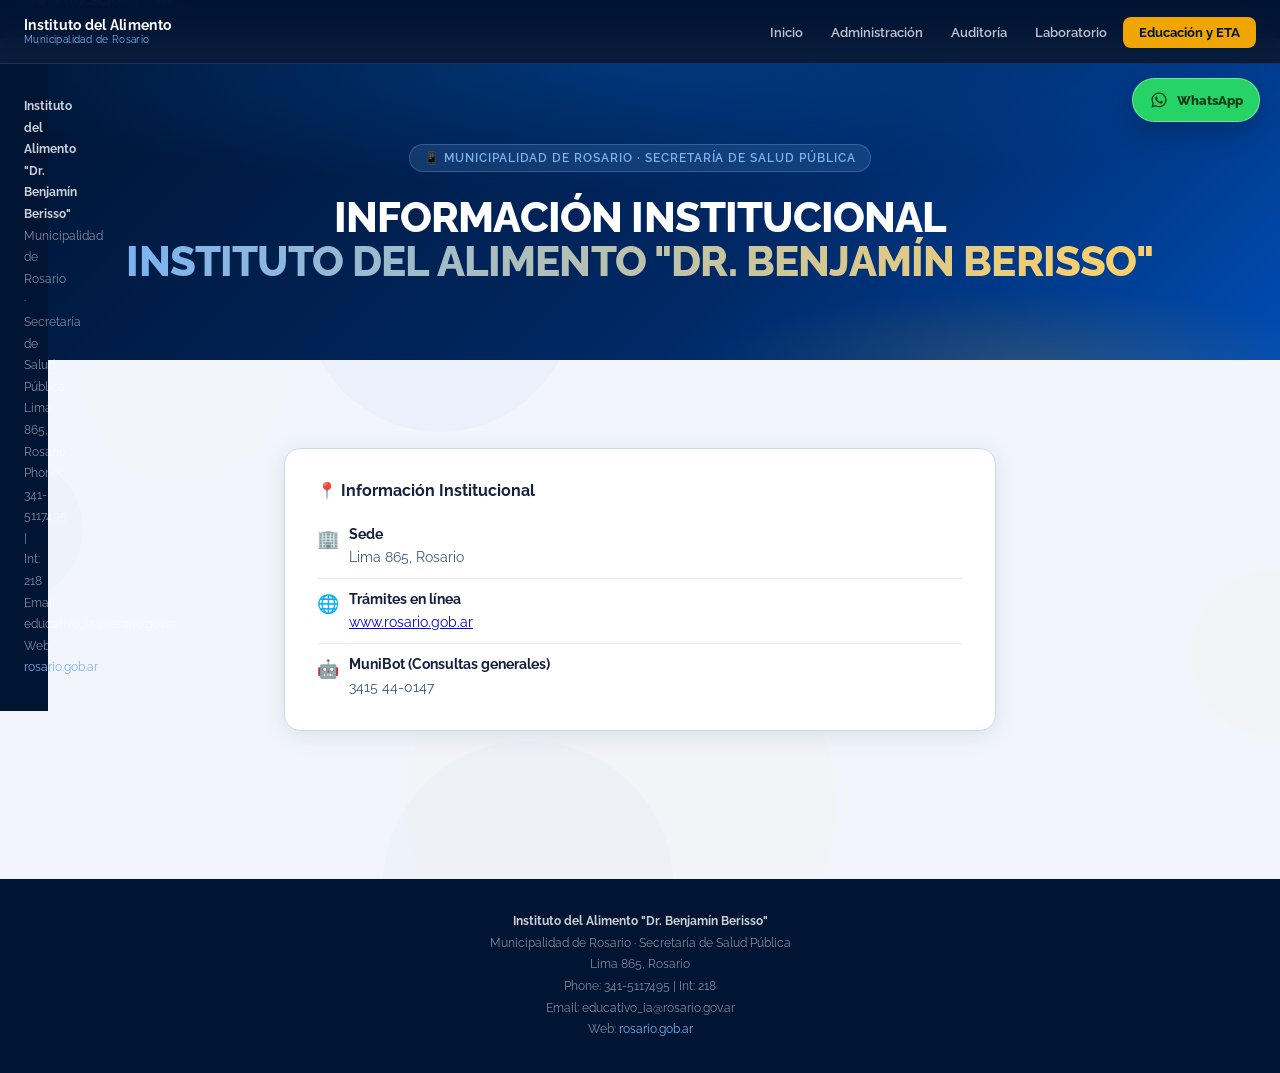
==== commit 15f98b6b: "Merge 35c39cad13ee3b692e1a99b4f8ca6b9c823fbdd3 into 4bb5a9423f0ff3ace4b2c1bf9737d334867128cc" ====
--- a/index.html
+++ b/index.html
@@ -895,262 +895,55 @@
     <div class="nav-brand-text">
       <span class="nav-brand-title">Instituto del Alimento</span>
       <span class="nav-brand-sub">Municipalidad de Rosario</span>
-
-  <footer>
-    <strong>Instituto del Alimento "Dr. Benjamín Berisso"</strong><br>
-    Municipalidad de Rosario · Secretaría de Salud Pública<br>
-    Lima 865, Rosario<br>
-    Phone: 341-5117495 | Int: 218<br>
-    Email: educativo_ia@rosario.gov.ar<br>
-    Web: <a href="https://www.rosario.gob.ar" target="_blank" rel="noopener">rosario.gob.ar</a>
-  </footer>
-</div>
-
-  <footer>
-    <strong>Instituto del Alimento "Dr. Benjamín Berisso"</strong><br>
-    Municipalidad de Rosario · Secretaría de Salud Pública<br>
-    Lima 865, Rosario<br>
-    Phone: 341-5117495 | Int: 218<br>
-    Email: educativo_ia@rosario.gov.ar<br>
-    Web: <a href="https://www.rosario.gob.ar" target="_blank" rel="noopener">rosario.gob.ar</a>
-  </footer>
+    </div>
+  </div>
+  <ul class="nav-links">
+    <li><a href="index.html">Inicio</a></li>
+    <li><a href="administracion.html">Administración</a></li>
+    <li><a href="auditoria.html">Auditoría</a></li>
+    <li><a href="laboratorio.html">Laboratorio</a></li>
+    <li><a href="educativo.html" class="nav-cta">Educación y ETA</a></li>
+  </ul>
+  <div class="hamburger" id="hamburger" onclick="toggleMenu()">
+    <span></span><span></span><span></span>
+  </div>
+</nav>
+
+<div class="mobile-menu" id="mobileMenu">
+  <a href="index.html">🏠 Inicio</a>
+  <a href="administracion.html">📋 Administración</a>
+  <a href="auditoria.html">🔍 Auditoría</a>
+  <a href="laboratorio.html">🔬 Laboratorio</a>
+  <a href="educativo.html">👩‍🏫 Educación y ETA</a>
 </div>
 </nav>
 
 
-<div class="page active" style="padding-top: 64px;">
+<div class="page active" id="page-home" style="display: block;">
   <section class="hero">
-    <div class="hero-badge">📱 Municipalidad de Rosario · Secretaría de Salud Pública
-  <footer>
-    <strong>Instituto del Alimento "Dr. Benjamín Berisso"</strong><br>
-    Municipalidad de Rosario · Secretaría de Salud Pública<br>
-    Lima 865, Rosario<br>
-    Phone: 341-5117495 | Int: 218<br>
-    Email: educativo_ia@rosario.gov.ar<br>
-    Web: <a href="https://www.rosario.gob.ar" target="_blank" rel="noopener">rosario.gob.ar</a>
-  </footer>
-</div>
-    <h1 class="hero-title">Instituto del Alimento<br><span>Dr. Benjamín Berisso</span></h1>
-    <p class="hero-subtitle">Seleccioná el departamento al que deseás acceder.</p>
+    <div class="hero-badge">📱 Municipalidad de Rosario · Secretaría de Salud Pública</div>
+    <h1 class="hero-title" style="font-size: clamp(26px, 4vw, 42px);">INFORMACIÓN INSTITUCIONAL<br><span>INSTITUTO DEL ALIMENTO "DR. BENJAMÍN BERISSO"</span></h1>
   </section>
 
-  <section class="cards-section">
-    <h2 class="section-title">Departamentos</h2>
-    <div class="main-grid stagger">
-      <a href="educativo.html" class="main-card accent-gold">
-        <span class="card-icon">👩‍🏫</span>
-        <div class="card-title">Educativo
-  <footer>
-    <strong>Instituto del Alimento "Dr. Benjamín Berisso"</strong><br>
-    Municipalidad de Rosario · Secretaría de Salud Pública<br>
-    Lima 865, Rosario<br>
-    Phone: 341-5117495 | Int: 218<br>
-    Email: educativo_ia@rosario.gov.ar<br>
-    Web: <a href="https://www.rosario.gob.ar" target="_blank" rel="noopener">rosario.gob.ar</a>
-  </footer>
-</div>
-        <div class="card-desc">Trámites, información, carnet de manipulación de alimentos, turnos y renovación.
-  <footer>
-    <strong>Instituto del Alimento "Dr. Benjamín Berisso"</strong><br>
-    Municipalidad de Rosario · Secretaría de Salud Pública<br>
-    Lima 865, Rosario<br>
-    Phone: 341-5117495 | Int: 218<br>
-    Email: educativo_ia@rosario.gov.ar<br>
-    Web: <a href="https://www.rosario.gob.ar" target="_blank" rel="noopener">rosario.gob.ar</a>
-  </footer>
-</div>
-      </a>
-      <a href="auditoria.html" class="main-card">
-        <span class="card-icon">📋</span>
-        <div class="card-title">Auditoría
-  <footer>
-    <strong>Instituto del Alimento "Dr. Benjamín Berisso"</strong><br>
-    Municipalidad de Rosario · Secretaría de Salud Pública<br>
-    Lima 865, Rosario<br>
-    Phone: 341-5117495 | Int: 218<br>
-    Email: educativo_ia@rosario.gov.ar<br>
-    Web: <a href="https://www.rosario.gob.ar" target="_blank" rel="noopener">rosario.gob.ar</a>
-  </footer>
-</div>
-        <div class="card-desc">Área de auditoría y control de alimentos.
-  <footer>
-    <strong>Instituto del Alimento "Dr. Benjamín Berisso"</strong><br>
-    Municipalidad de Rosario · Secretaría de Salud Pública<br>
-    Lima 865, Rosario<br>
-    Phone: 341-5117495 | Int: 218<br>
-    Email: educativo_ia@rosario.gov.ar<br>
-    Web: <a href="https://www.rosario.gob.ar" target="_blank" rel="noopener">rosario.gob.ar</a>
-  </footer>
-</div>
-      </a>
-      <a href="laboratorio.html" class="main-card">
-        <span class="card-icon">🔬</span>
-        <div class="card-title">Laboratorio
-  <footer>
-    <strong>Instituto del Alimento "Dr. Benjamín Berisso"</strong><br>
-    Municipalidad de Rosario · Secretaría de Salud Pública<br>
-    Lima 865, Rosario<br>
-    Phone: 341-5117495 | Int: 218<br>
-    Email: educativo_ia@rosario.gov.ar<br>
-    Web: <a href="https://www.rosario.gob.ar" target="_blank" rel="noopener">rosario.gob.ar</a>
-  </footer>
-</div>
-        <div class="card-desc">Análisis y evaluación de muestras alimenticias.
-  <footer>
-    <strong>Instituto del Alimento "Dr. Benjamín Berisso"</strong><br>
-    Municipalidad de Rosario · Secretaría de Salud Pública<br>
-    Lima 865, Rosario<br>
-    Phone: 341-5117495 | Int: 218<br>
-    Email: educativo_ia@rosario.gov.ar<br>
-    Web: <a href="https://www.rosario.gob.ar" target="_blank" rel="noopener">rosario.gob.ar</a>
-  </footer>
-</div>
-      </a>
-      <a href="administracion.html" class="main-card">
-        <span class="card-icon">🏢</span>
-        <div class="card-title">Administración
-  <footer>
-    <strong>Instituto del Alimento "Dr. Benjamín Berisso"</strong><br>
-    Municipalidad de Rosario · Secretaría de Salud Pública<br>
-    Lima 865, Rosario<br>
-    Phone: 341-5117495 | Int: 218<br>
-    Email: educativo_ia@rosario.gov.ar<br>
-    Web: <a href="https://www.rosario.gob.ar" target="_blank" rel="noopener">rosario.gob.ar</a>
-  </footer>
-</div>
-        <div class="card-desc">Gestión administrativa y atención al público.
-  <footer>
-    <strong>Instituto del Alimento "Dr. Benjamín Berisso"</strong><br>
-    Municipalidad de Rosario · Secretaría de Salud Pública<br>
-    Lima 865, Rosario<br>
-    Phone: 341-5117495 | Int: 218<br>
-    Email: educativo_ia@rosario.gov.ar<br>
-    Web: <a href="https://www.rosario.gob.ar" target="_blank" rel="noopener">rosario.gob.ar</a>
-  </footer>
-</div>
-      </a>
-
-  <footer>
-    <strong>Instituto del Alimento "Dr. Benjamín Berisso"</strong><br>
-    Municipalidad de Rosario · Secretaría de Salud Pública<br>
-    Lima 865, Rosario<br>
-    Phone: 341-5117495 | Int: 218<br>
-    Email: educativo_ia@rosario.gov.ar<br>
-    Web: <a href="https://www.rosario.gob.ar" target="_blank" rel="noopener">rosario.gob.ar</a>
-  </footer>
-</div>
-  </section>
-
-<footer>
-    <strong>Instituto del Alimento "Dr. Benjamín Berisso"</strong><br>
-    Municipalidad de Rosario · Secretaría de Salud Pública<br>
-    Lima 865, Rosario · Lunes a viernes 8 a 12 hs<br>
-    <a href="mailto:educativo_ia@rosario.gob.ar">educativo_ia@rosario.gob.ar</a><br><br>
-    Última actualización: Mayo 2026
-  </footer>
-
-  <footer>
-    <strong>Instituto del Alimento "Dr. Benjamín Berisso"</strong><br>
-    Municipalidad de Rosario · Secretaría de Salud Pública<br>
-    Lima 865, Rosario<br>
-    Phone: 341-5117495 | Int: 218<br>
-    Email: educativo_ia@rosario.gov.ar<br>
-    Web: <a href="https://www.rosario.gob.ar" target="_blank" rel="noopener">rosario.gob.ar</a>
-  </footer>
-</div>
   <section class="cards-section">
     <div class="info-content">
       <div class="info-card">
         <h3>📍 Información Institucional</h3>
         <div class="info-row">
           <span class="info-row-icon">🏢</span>
-          <div class="info-row-text"><strong>Sede</strong>Lima 865, Rosario
-  <footer>
-    <strong>Instituto del Alimento "Dr. Benjamín Berisso"</strong><br>
-    Municipalidad de Rosario · Secretaría de Salud Pública<br>
-    Lima 865, Rosario<br>
-    Phone: 341-5117495 | Int: 218<br>
-    Email: educativo_ia@rosario.gov.ar<br>
-    Web: <a href="https://www.rosario.gob.ar" target="_blank" rel="noopener">rosario.gob.ar</a>
-  </footer>
-</div>
-
-  <footer>
-    <strong>Instituto del Alimento "Dr. Benjamín Berisso"</strong><br>
-    Municipalidad de Rosario · Secretaría de Salud Pública<br>
-    Lima 865, Rosario<br>
-    Phone: 341-5117495 | Int: 218<br>
-    Email: educativo_ia@rosario.gov.ar<br>
-    Web: <a href="https://www.rosario.gob.ar" target="_blank" rel="noopener">rosario.gob.ar</a>
-  </footer>
-</div>
+          <div class="info-row-text"><strong>Sede</strong>Lima 865, Rosario</div>
+        </div>
         <div class="info-row">
           <span class="info-row-icon">🌐</span>
-          <div class="info-row-text"><strong>Trámites en línea</strong><a href="https://www.rosario.gob.ar" target="_blank" rel="noopener">www.rosario.gob.ar</a>
-  <footer>
-    <strong>Instituto del Alimento "Dr. Benjamín Berisso"</strong><br>
-    Municipalidad de Rosario · Secretaría de Salud Pública<br>
-    Lima 865, Rosario<br>
-    Phone: 341-5117495 | Int: 218<br>
-    Email: educativo_ia@rosario.gov.ar<br>
-    Web: <a href="https://www.rosario.gob.ar" target="_blank" rel="noopener">rosario.gob.ar</a>
-  </footer>
-</div>
-
-  <footer>
-    <strong>Instituto del Alimento "Dr. Benjamín Berisso"</strong><br>
-    Municipalidad de Rosario · Secretaría de Salud Pública<br>
-    Lima 865, Rosario<br>
-    Phone: 341-5117495 | Int: 218<br>
-    Email: educativo_ia@rosario.gov.ar<br>
-    Web: <a href="https://www.rosario.gob.ar" target="_blank" rel="noopener">rosario.gob.ar</a>
-  </footer>
-</div>
+          <div class="info-row-text"><strong>Trámites en línea</strong><a href="https://www.rosario.gob.ar" target="_blank" rel="noopener">www.rosario.gob.ar</a></div>
+        </div>
         <div class="info-row">
           <span class="info-row-icon">🤖</span>
-          <div class="info-row-text"><strong>MuniBot (Consultas generales)</strong>3415 44-0147
-  <footer>
-    <strong>Instituto del Alimento "Dr. Benjamín Berisso"</strong><br>
-    Municipalidad de Rosario · Secretaría de Salud Pública<br>
-    Lima 865, Rosario<br>
-    Phone: 341-5117495 | Int: 218<br>
-    Email: educativo_ia@rosario.gov.ar<br>
-    Web: <a href="https://www.rosario.gob.ar" target="_blank" rel="noopener">rosario.gob.ar</a>
-  </footer>
-</div>
-
-  <footer>
-    <strong>Instituto del Alimento "Dr. Benjamín Berisso"</strong><br>
-    Municipalidad de Rosario · Secretaría de Salud Pública<br>
-    Lima 865, Rosario<br>
-    Phone: 341-5117495 | Int: 218<br>
-    Email: educativo_ia@rosario.gov.ar<br>
-    Web: <a href="https://www.rosario.gob.ar" target="_blank" rel="noopener">rosario.gob.ar</a>
-  </footer>
-</div>
-
-  <footer>
-    <strong>Instituto del Alimento "Dr. Benjamín Berisso"</strong><br>
-    Municipalidad de Rosario · Secretaría de Salud Pública<br>
-    Lima 865, Rosario<br>
-    Phone: 341-5117495 | Int: 218<br>
-    Email: educativo_ia@rosario.gov.ar<br>
-    Web: <a href="https://www.rosario.gob.ar" target="_blank" rel="noopener">rosario.gob.ar</a>
-  </footer>
-</div>
-
-  <footer>
-    <strong>Instituto del Alimento "Dr. Benjamín Berisso"</strong><br>
-    Municipalidad de Rosario · Secretaría de Salud Pública<br>
-    Lima 865, Rosario<br>
-    Phone: 341-5117495 | Int: 218<br>
-    Email: educativo_ia@rosario.gov.ar<br>
-    Web: <a href="https://www.rosario.gob.ar" target="_blank" rel="noopener">rosario.gob.ar</a>
-  </footer>
-</div>
+          <div class="info-row-text"><strong>MuniBot (Consultas generales)</strong>3415 44-0147</div>
+        </div>
+      </div>
+    </div>
   </section>
-
-
 
   <footer>
     <strong>Instituto del Alimento "Dr. Benjamín Berisso"</strong><br>
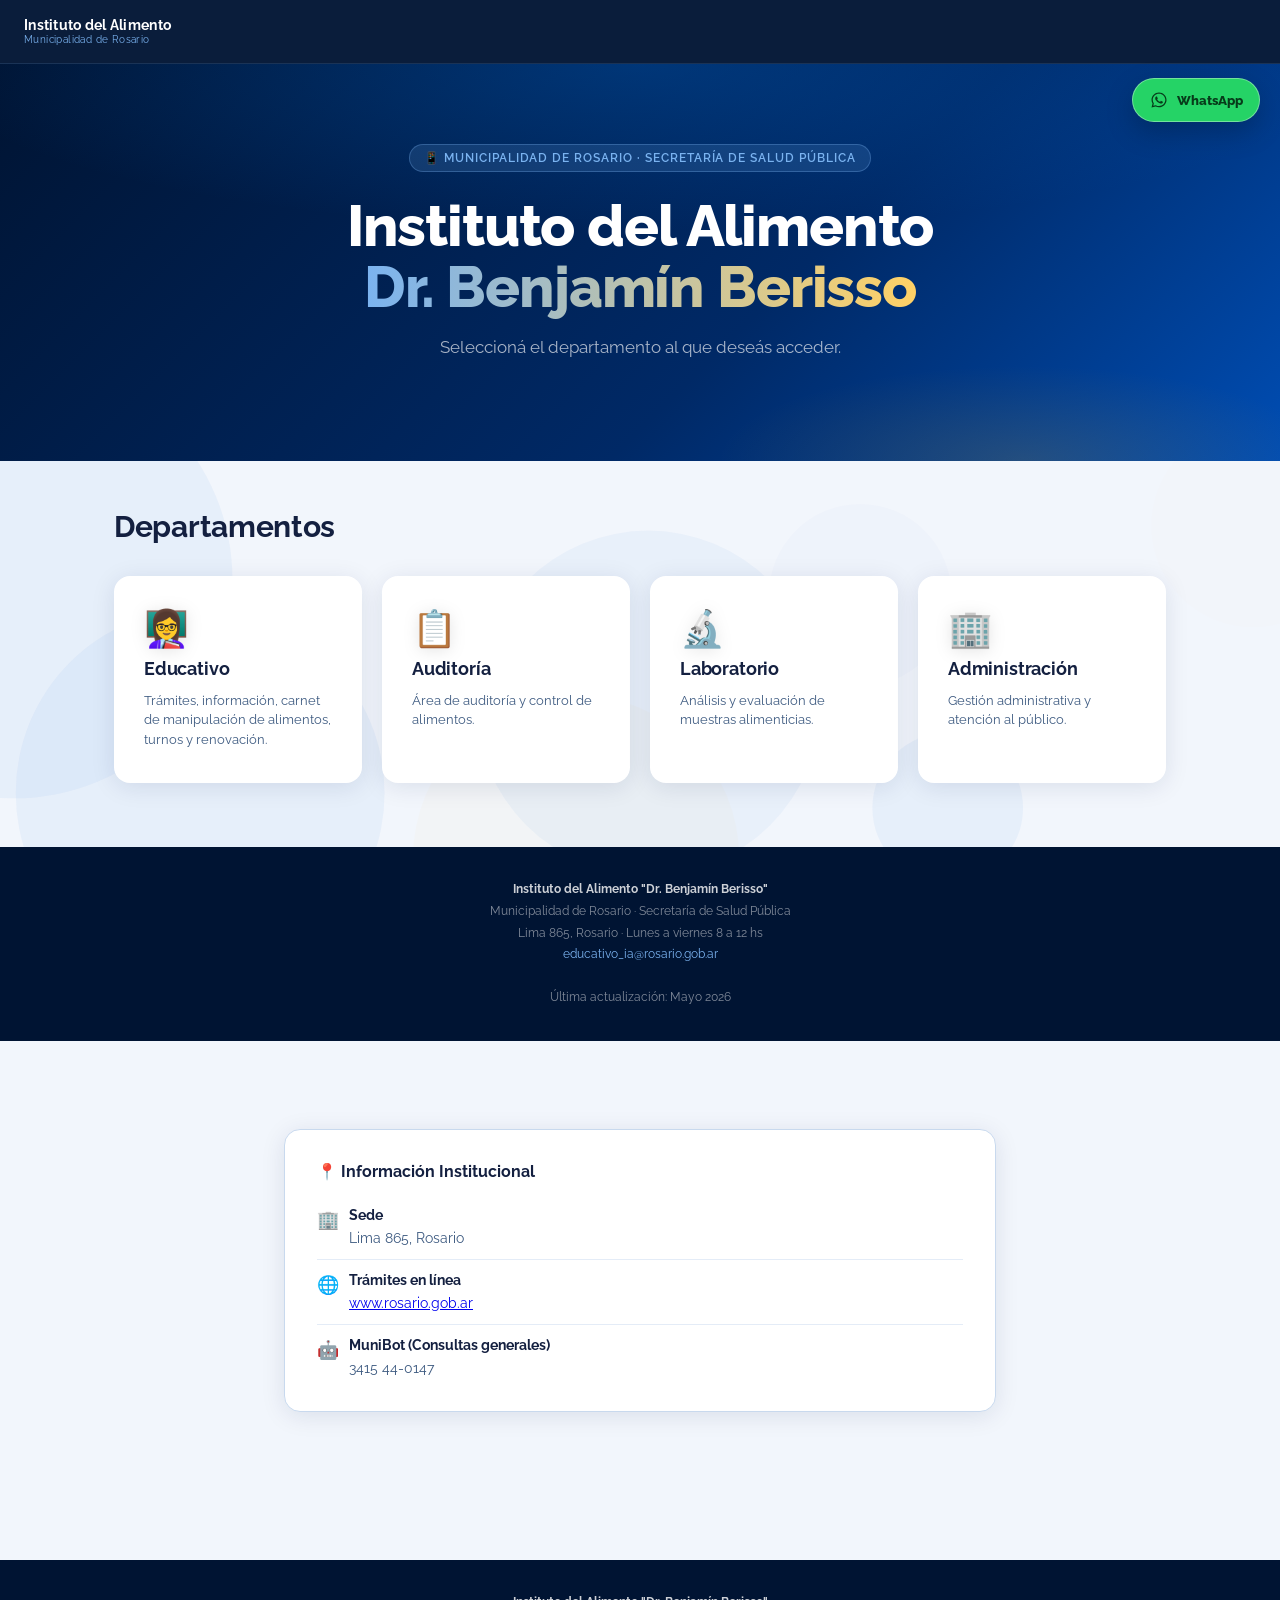
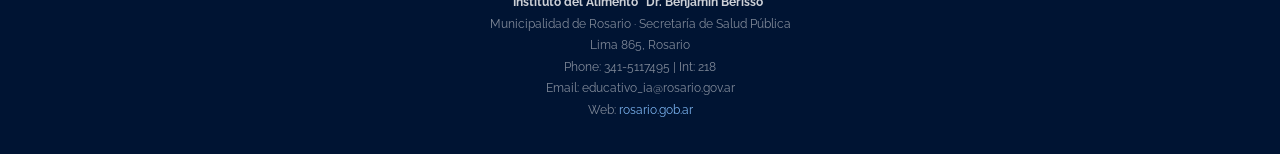
==== commit 0be50244: "Fix duplicate contact blocks breaking index.html layout - Removed erroneously nested `<footer>` cont" ====
--- a/index.html
+++ b/index.html
@@ -866,16 +866,7 @@
 <body>
 
 <canvas id="bg-canvas"></canvas>
-<div class="scroll-progress" id="scrollProgress">
-  <footer>
-    <strong>Instituto del Alimento "Dr. Benjamín Berisso"</strong><br>
-    Municipalidad de Rosario · Secretaría de Salud Pública<br>
-    Lima 865, Rosario<br>
-    Phone: 341-5117495 | Int: 218<br>
-    Email: educativo_ia@rosario.gov.ar<br>
-    Web: <a href="https://www.rosario.gob.ar" target="_blank" rel="noopener">rosario.gob.ar</a>
-  </footer>
-</div>
+<div class="scroll-progress" id="scrollProgress"></div>
 <a
   class="whatsapp-bubble"
   href="https://whatsapp.com/channel/0029VbBgHsrFy72LKJ1xdt2n"
@@ -891,39 +882,55 @@
 
 <!-- NAV -->
 <nav class="nav" id="mainNav">
-  <div class="nav-brand" href="index.html">
+  <a class="nav-brand" href="index.html">
     <div class="nav-brand-text">
       <span class="nav-brand-title">Instituto del Alimento</span>
       <span class="nav-brand-sub">Municipalidad de Rosario</span>
     </div>
-  </div>
-  <ul class="nav-links">
-    <li><a href="index.html">Inicio</a></li>
-    <li><a href="administracion.html">Administración</a></li>
-    <li><a href="auditoria.html">Auditoría</a></li>
-    <li><a href="laboratorio.html">Laboratorio</a></li>
-    <li><a href="educativo.html" class="nav-cta">Educación y ETA</a></li>
-  </ul>
-  <div class="hamburger" id="hamburger" onclick="toggleMenu()">
-    <span></span><span></span><span></span>
-  </div>
+  </a>
 </nav>
 
-<div class="mobile-menu" id="mobileMenu">
-  <a href="index.html">🏠 Inicio</a>
-  <a href="administracion.html">📋 Administración</a>
-  <a href="auditoria.html">🔍 Auditoría</a>
-  <a href="laboratorio.html">🔬 Laboratorio</a>
-  <a href="educativo.html">👩‍🏫 Educación y ETA</a>
-</div>
-</nav>
-
-
-<div class="page active" id="page-home" style="display: block;">
+
+<div class="page active" style="padding-top: 64px;">
   <section class="hero">
     <div class="hero-badge">📱 Municipalidad de Rosario · Secretaría de Salud Pública</div>
-    <h1 class="hero-title" style="font-size: clamp(26px, 4vw, 42px);">INFORMACIÓN INSTITUCIONAL<br><span>INSTITUTO DEL ALIMENTO "DR. BENJAMÍN BERISSO"</span></h1>
+    <h1 class="hero-title">Instituto del Alimento<br><span>Dr. Benjamín Berisso</span></h1>
+    <p class="hero-subtitle">Seleccioná el departamento al que deseás acceder.</p>
   </section>
+
+  <section class="cards-section">
+    <h2 class="section-title">Departamentos</h2>
+    <div class="main-grid stagger">
+      <a href="educativo.html" class="main-card accent-gold">
+        <span class="card-icon">👩‍🏫</span>
+        <div class="card-title">Educativo</div>
+        <div class="card-desc">Trámites, información, carnet de manipulación de alimentos, turnos y renovación.</div>
+      </a>
+      <a href="auditoria.html" class="main-card">
+        <span class="card-icon">📋</span>
+        <div class="card-title">Auditoría</div>
+        <div class="card-desc">Área de auditoría y control de alimentos.</div>
+      </a>
+      <a href="laboratorio.html" class="main-card">
+        <span class="card-icon">🔬</span>
+        <div class="card-title">Laboratorio</div>
+        <div class="card-desc">Análisis y evaluación de muestras alimenticias.</div>
+      </a>
+      <a href="administracion.html" class="main-card">
+        <span class="card-icon">🏢</span>
+        <div class="card-title">Administración</div>
+        <div class="card-desc">Gestión administrativa y atención al público.</div>
+      </a>
+    </div>
+  </section>
+
+  <footer>
+    <strong>Instituto del Alimento "Dr. Benjamín Berisso"</strong><br>
+    Municipalidad de Rosario · Secretaría de Salud Pública<br>
+    Lima 865, Rosario · Lunes a viernes 8 a 12 hs<br>
+    <a href="mailto:educativo_ia@rosario.gob.ar">educativo_ia@rosario.gob.ar</a><br><br>
+    Última actualización: Mayo 2026
+  </footer>
 
   <section class="cards-section">
     <div class="info-content">
@@ -932,27 +939,20 @@
         <div class="info-row">
           <span class="info-row-icon">🏢</span>
           <div class="info-row-text"><strong>Sede</strong>Lima 865, Rosario</div>
-        </div>
+</div>
         <div class="info-row">
           <span class="info-row-icon">🌐</span>
           <div class="info-row-text"><strong>Trámites en línea</strong><a href="https://www.rosario.gob.ar" target="_blank" rel="noopener">www.rosario.gob.ar</a></div>
-        </div>
+</div>
         <div class="info-row">
           <span class="info-row-icon">🤖</span>
           <div class="info-row-text"><strong>MuniBot (Consultas generales)</strong>3415 44-0147</div>
-        </div>
-      </div>
-    </div>
+</div>
+</div>
+</div>
   </section>
 
-  <footer>
-    <strong>Instituto del Alimento "Dr. Benjamín Berisso"</strong><br>
-    Municipalidad de Rosario · Secretaría de Salud Pública<br>
-    Lima 865, Rosario<br>
-    Phone: 341-5117495 | Int: 218<br>
-    Email: educativo_ia@rosario.gov.ar<br>
-    Web: <a href="https://www.rosario.gob.ar" target="_blank" rel="noopener">rosario.gob.ar</a>
-  </footer>
+
 </div>
 
 
@@ -1063,5 +1063,14 @@
   document.getElementById('scrollProgress').style.width = pct + '%';
 });
 </script>
+
+<footer>
+  <strong>Instituto del Alimento "Dr. Benjamín Berisso"</strong><br>
+  Municipalidad de Rosario · Secretaría de Salud Pública<br>
+  Lima 865, Rosario<br>
+  Phone: 341-5117495 | Int: 218<br>
+  Email: educativo_ia@rosario.gov.ar<br>
+  Web: <a href="https://www.rosario.gob.ar" target="_blank" rel="noopener">rosario.gob.ar</a>
+</footer>
 </body>
 </html>
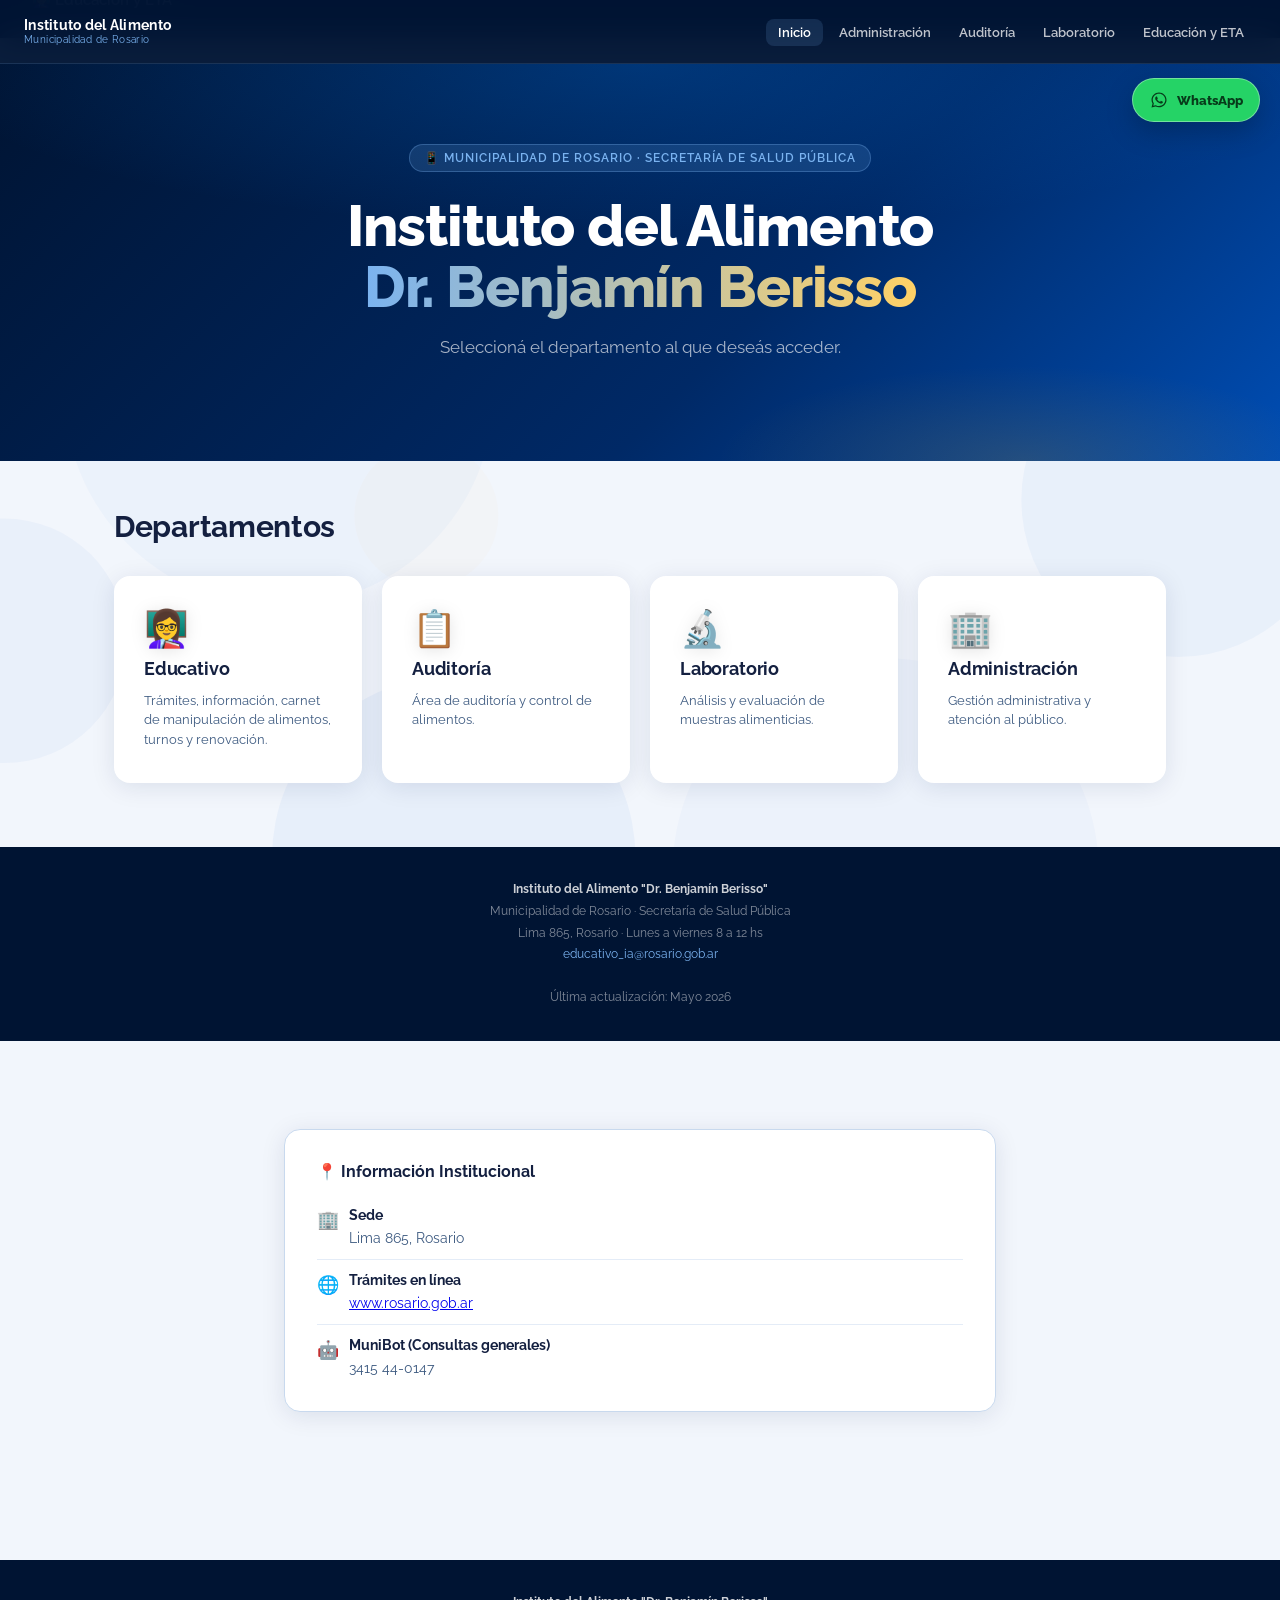
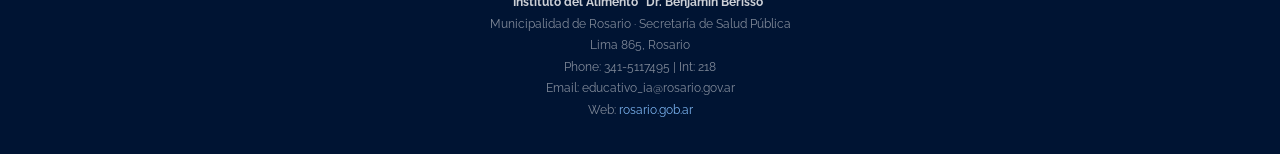
==== commit b1acf216: "Fix duplicate contact blocks breaking index.html layout and fix nav highlighting Removed erroneously" ====
--- a/index.html
+++ b/index.html
@@ -882,13 +882,31 @@
 
 <!-- NAV -->
 <nav class="nav" id="mainNav">
-  <a class="nav-brand" href="index.html">
+  <div class="nav-brand" href="index.html">
     <div class="nav-brand-text">
       <span class="nav-brand-title">Instituto del Alimento</span>
       <span class="nav-brand-sub">Municipalidad de Rosario</span>
     </div>
-  </a>
+  </div>
+  <ul class="nav-links">
+    <li><a href="index.html">Inicio</a></li>
+    <li><a href="administracion.html">Administración</a></li>
+    <li><a href="auditoria.html">Auditoría</a></li>
+    <li><a href="laboratorio.html">Laboratorio</a></li>
+    <li><a href="educativo.html" >Educación y ETA</a></li>
+  </ul>
+  <div class="hamburger" id="hamburger" onclick="toggleMenu()">
+    <span></span><span></span><span></span>
+  </div>
 </nav>
+
+<div class="mobile-menu" id="mobileMenu">
+  <a href="index.html">🏠 Inicio</a>
+  <a href="administracion.html">📋 Administración</a>
+  <a href="auditoria.html">🔍 Auditoría</a>
+  <a href="laboratorio.html">🔬 Laboratorio</a>
+  <a href="educativo.html">👩‍🏫 Educación y ETA</a>
+</div>
 
 
 <div class="page active" style="padding-top: 64px;">
@@ -1062,6 +1080,20 @@
   const pct = total > 0 ? (scrolled / total) * 100 : 0;
   document.getElementById('scrollProgress').style.width = pct + '%';
 });
+
+/* ══════════════════════════
+   DYNAMIC NAV ACTIVE STATE
+══════════════════════════ */
+document.addEventListener("DOMContentLoaded", () => {
+  const currentPath = window.location.pathname.split("/").pop() || "index.html";
+  document.querySelectorAll(".nav-links a, .mobile-menu a").forEach(link => {
+    if (link.getAttribute("href") === currentPath) {
+      link.classList.add("active");
+    } else {
+      link.classList.remove("active");
+    }
+  });
+});
 </script>
 
 <footer>
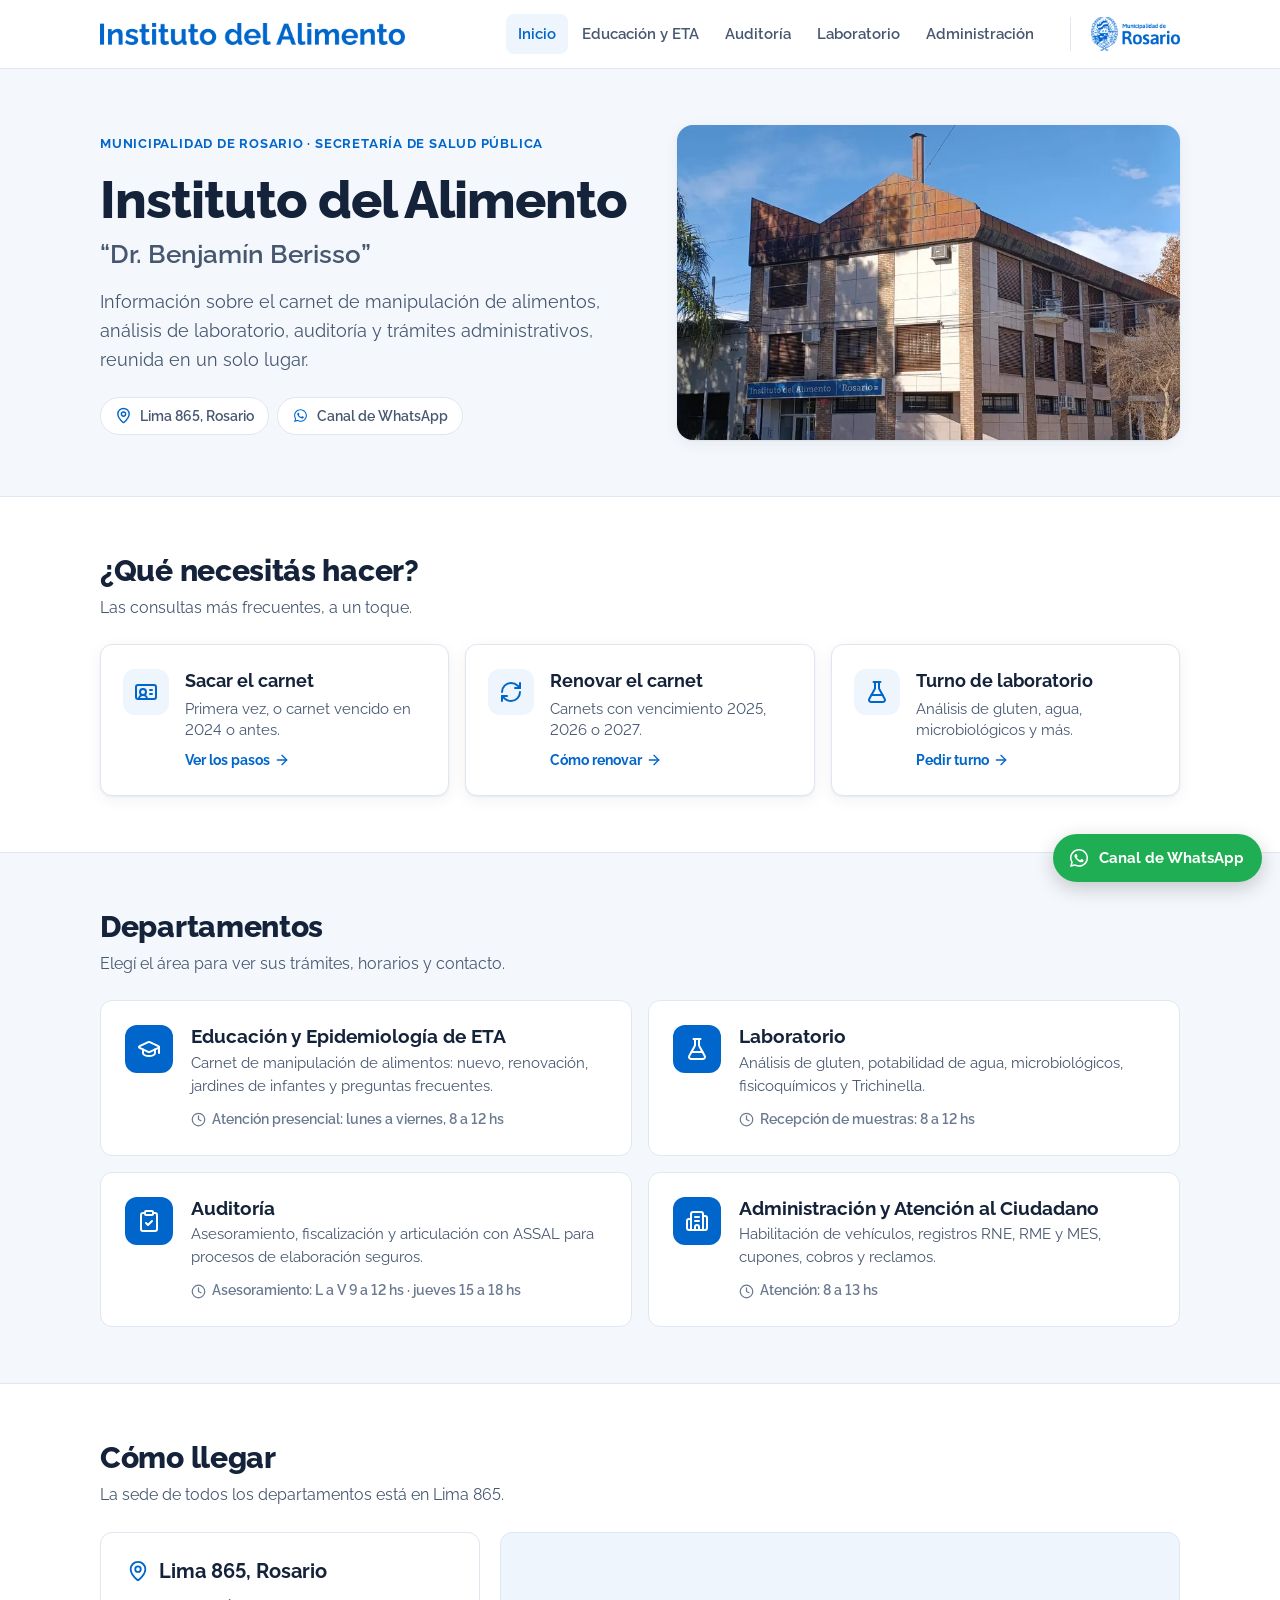
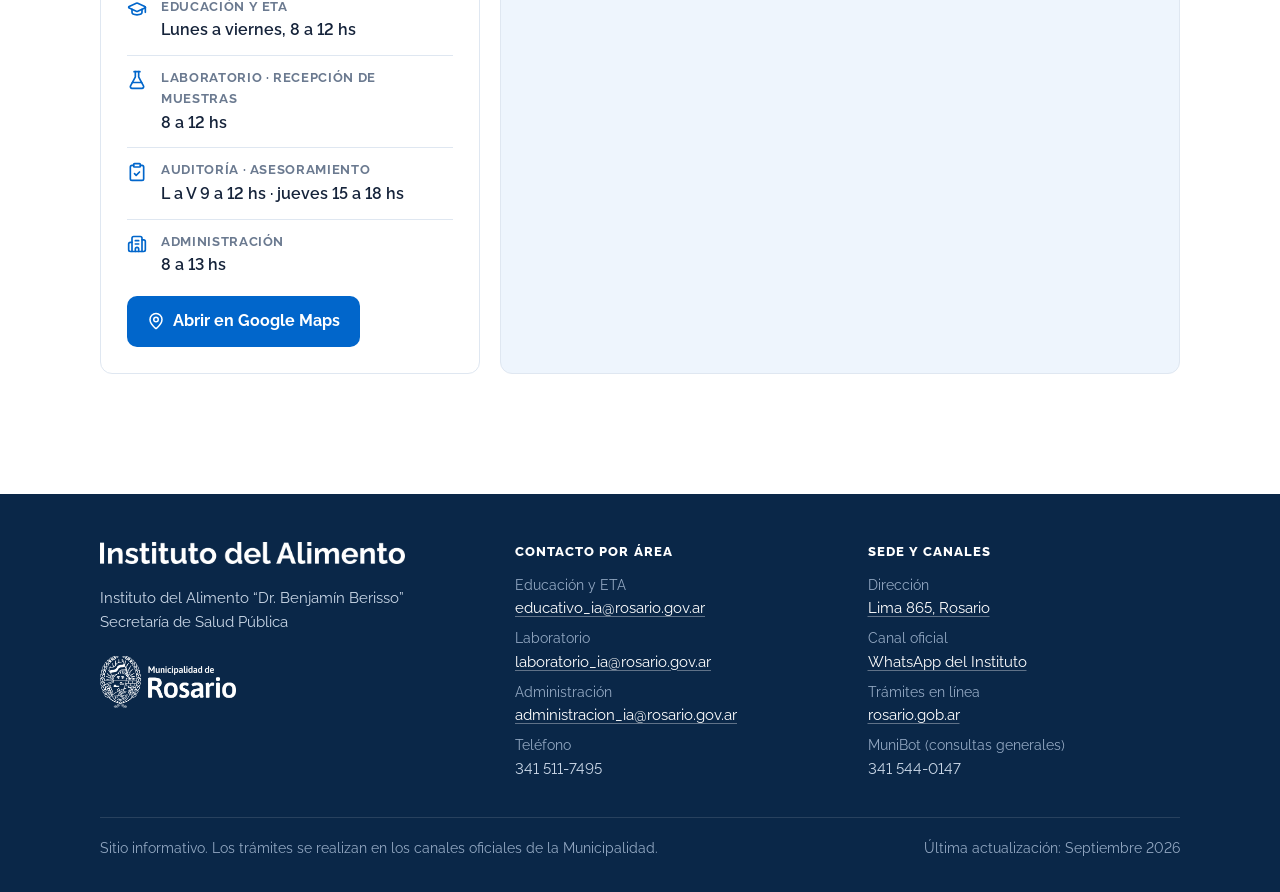
==== commit 448faccd: "Add files via upload" ====
--- a/index.html
+++ b/index.html
@@ -2,1107 +2,232 @@
 <html lang="es">
 <head>
 <meta charset="UTF-8">
-<meta name="description" content="Sitio Informativo del Instituto del Alimento. Tramites, informacion, carnet de manipulacion de alimentos, turnos, renovacion y consultas frecuentes.">
-<link rel="canonical" href="https://cbertol0.github.io/instituto-alimento/">
+<meta name="viewport" content="width=device-width, initial-scale=1.0">
+<title>Instituto del Alimento · Rosario</title>
+<meta name="description" content="Sitio informativo del Instituto del Alimento Dr. Benjamín Berisso — Municipalidad de Rosario. Carnet de manipulación de alimentos, laboratorio, auditoría y trámites.">
+<link rel="canonical" href="https://ialimento.github.io/instituto-alimento/">
+<meta name="theme-color" content="#0166cb">
 <meta property="og:type" content="website">
 <meta property="og:locale" content="es_AR">
 <meta property="og:site_name" content="Sitio Informativo del Instituto del Alimento">
-<meta property="og:title" content="Sitio Informativo del Instituto del Alimento">
-<meta property="og:description" content="Tramites e informacion del Instituto del Alimento en un solo lugar. Carnet, cursos, renovacion, material de estudio y consultas frecuentes.">
-<meta property="og:url" content="https://cbertol0.github.io/instituto-alimento/">
-<meta property="og:image" content="https://cbertol0.github.io/instituto-alimento/assets/preview-whatsapp.jpg">
-<meta property="og:image:secure_url" content="https://cbertol0.github.io/instituto-alimento/assets/preview-whatsapp.jpg">
-<meta property="og:image:type" content="image/jpeg">
+<meta property="og:title" content="Instituto del Alimento · Rosario">
+<meta property="og:description" content="Sitio informativo del Instituto del Alimento Dr. Benjamín Berisso — Municipalidad de Rosario. Carnet de manipulación de alimentos, laboratorio, auditoría y trámites.">
+<meta property="og:url" content="https://ialimento.github.io/instituto-alimento/">
+<meta property="og:image" content="https://ialimento.github.io/instituto-alimento/assets/preview-whatsapp.jpg">
 <meta property="og:image:width" content="1200">
 <meta property="og:image:height" content="630">
-<meta property="og:image:alt" content="Flyer del Sitio Informativo del Instituto del Alimento">
+<meta property="og:image:alt" content="Sitio Informativo del Instituto del Alimento">
 <meta name="twitter:card" content="summary_large_image">
-<meta name="twitter:title" content="Sitio Informativo del Instituto del Alimento">
-<meta name="twitter:description" content="Tramites e informacion del Instituto del Alimento en un solo lugar.">
-<meta name="twitter:image" content="https://cbertol0.github.io/instituto-alimento/assets/preview-whatsapp.jpg">
-<meta name="viewport" content="width=device-width, initial-scale=1.0">
-<meta name="description" content="Sitio informativo del Instituto del Alimento Dr. Benjamín Berisso — Municipalidad de Rosario. Carnet de manipulación de alimentos, turnos, renovación y más.">
-<title>Instituto del Alimento · Rosario</title>
-<link rel="preconnect" href="https://fonts.googleapis.com">
-<link rel="preconnect" href="https://fonts.gstatic.com" crossorigin>
-<link href="https://fonts.googleapis.com/css2?family=Raleway:ital,wght@0,300;0,400;0,500;0,600;0,700;0,800;1,300;1,400&display=swap" rel="stylesheet">
-
-<style>
-:root {
-  --blue-900: #001433;
-  --blue-800: #002966;
-  --blue-700: #004db3;
-  --blue-600: #0066cc;
-  --blue-500: #1a7de0;
-  --blue-300: #7ab3f0;
-  --blue-100: #d6e8ff;
-  --blue-50:  #f0f6ff;
-  --gold:       #f0a500;
-  --gold-light: #ffd166;
-  --white: #ffffff;
-  --gray-50:  #f2f6fc;
-  --gray-100: #e4ecf7;
-  --gray-200: #c8d9ee;
-  --gray-600: #3d5a80;
-  --gray-800: #142040;
-  --red-warn: #ae2012;
-  --green-ok: #1a6b3c;
-  --radius: 16px;
-  --radius-sm: 10px;
-  --shadow: 0 4px 24px rgba(0,30,80,0.10);
-  --shadow-lg: 0 12px 48px rgba(0,30,80,0.18);
-  --transition: all 0.32s cubic-bezier(0.4, 0, 0.2, 1);
-}
-
-*, *::before, *::after { box-sizing: border-box; margin: 0; padding: 0; }
-
-html { scroll-behavior: smooth; }
-
-body {
-  font-family: 'Raleway', sans-serif;
-  background: var(--gray-50);
-  color: var(--gray-800);
-  min-height: 100vh;
-  overflow-x: hidden;
-}
-
-/* ═══════════════════════════════
-   CANVAS BACKGROUND
-═══════════════════════════════ */
-#bg-canvas {
-  position: fixed;
-  top: 0; left: 0;
-  width: 100%; height: 100%;
-  z-index: 0;
-  pointer-events: none;
-}
-
-/* ═══════════════════════════════
-   NAV
-═══════════════════════════════ */
-.nav {
-  position: fixed;
-  top: 0; left: 0; right: 0;
-  z-index: 100;
-  background: rgba(0,20,51,0.96);
-  backdrop-filter: blur(16px);
-  -webkit-backdrop-filter: blur(16px);
-  border-bottom: 1px solid rgba(122,179,240,0.15);
-  padding: 0 24px;
-  display: flex;
-  align-items: center;
-  justify-content: space-between;
-  height: 64px;
-  transition: var(--transition);
-}
-
-.nav-brand {
-  display: flex;
-  align-items: center;
-  gap: 10px;
-  text-decoration: none;
-  cursor: pointer;
-}
-
-.nav-brand-icon {
-  width: 36px;
-  height: 36px;
-  background: linear-gradient(135deg, var(--blue-600), var(--gold));
-  border-radius: 10px;
-  display: flex;
-  align-items: center;
-  justify-content: center;
-  font-size: 18px;
-  flex-shrink: 0;
-  animation: pulse-brand 3s ease-in-out infinite;
-}
-
-@keyframes pulse-brand {
-  0%, 100% { box-shadow: 0 0 0 0 rgba(0,102,204,0.4); }
-  50% { box-shadow: 0 0 0 8px rgba(0,102,204,0); }
-}
-
-.nav-brand-text {
-  display: flex;
-  flex-direction: column;
-  line-height: 1.1;
-}
-
-.nav-brand-title {
-  font-family: 'Raleway', sans-serif;
-  font-weight: 700;
-  font-size: 14px;
-  color: var(--white);
-  letter-spacing: 0.02em;
-}
-
-.nav-brand-sub {
-  font-size: 10px;
-  color: var(--blue-300);
-  font-weight: 400;
-  letter-spacing: 0.04em;
-}
-
-.nav-links {
-  display: flex;
-  align-items: center;
-  gap: 4px;
-  list-style: none;
-}
-
-.nav-links a {
-  color: rgba(255,255,255,0.75);
-  text-decoration: none;
-  font-size: 13px;
-  font-weight: 600;
-  padding: 6px 12px;
-  border-radius: 8px;
-  transition: var(--transition);
-  cursor: pointer;
-}
-
-.nav-links a:hover,
-.nav-links a.active {
-  color: var(--white);
-  background: rgba(122,179,240,0.15);
-}
-
-.nav-cta {
-  background: var(--gold) !important;
-  color: var(--blue-900) !important;
-  font-weight: 700 !important;
-  padding: 8px 16px !important;
-}
-
-.nav-cta:hover {
-  background: var(--gold-light) !important;
-  color: var(--blue-900) !important;
-}
-
-.whatsapp-bubble {
-  position: fixed;
-  top: 78px;
-  right: 20px;
-  z-index: 101;
-  display: inline-flex;
-  align-items: center;
-  gap: 8px;
-  min-height: 44px;
-  padding: 10px 16px;
-  border-radius: 999px;
-  background: #25d366;
-  color: #073b1a;
-  font-weight: 800;
-  font-size: 13px;
-  text-decoration: none;
-  box-shadow: 0 10px 28px rgba(0,0,0,0.22);
-  border: 1px solid rgba(255,255,255,0.35);
-  transition: var(--transition);
-}
-
-.whatsapp-bubble:hover {
-  transform: translateY(-2px);
-  background: #2ee173;
-  box-shadow: 0 14px 34px rgba(0,0,0,0.28);
-}
-
-.whatsapp-bubble svg {
-  width: 20px;
-  height: 20px;
-  flex-shrink: 0;
-}
-
-.hamburger {
-  display: none;
-  flex-direction: column;
-  gap: 5px;
-  cursor: pointer;
-  padding: 8px;
-  border-radius: 8px;
-  transition: var(--transition);
-}
-
-.hamburger span {
-  display: block;
-  width: 22px;
-  height: 2px;
-  background: var(--white);
-  border-radius: 2px;
-  transition: var(--transition);
-}
-
-.hamburger.open span:nth-child(1) { transform: translateY(7px) rotate(45deg); }
-.hamburger.open span:nth-child(2) { opacity: 0; transform: scaleX(0); }
-.hamburger.open span:nth-child(3) { transform: translateY(-7px) rotate(-45deg); }
-
-.mobile-menu {
-  position: fixed;
-  top: 64px; left: 0; right: 0;
-  background: var(--blue-900);
-  z-index: 99;
-  padding: 16px;
-  display: flex;
-  flex-direction: column;
-  gap: 4px;
-  transform: translateY(-110%);
-  transition: transform 0.35s cubic-bezier(0.4, 0, 0.2, 1);
-  border-bottom: 1px solid rgba(122,179,240,0.15);
-}
-
-.mobile-menu.open { transform: translateY(0); }
-
-.mobile-menu a {
-  color: rgba(255,255,255,0.85);
-  text-decoration: none;
-  font-size: 15px;
-  font-weight: 600;
-  padding: 12px 16px;
-  border-radius: 10px;
-  cursor: pointer;
-  transition: var(--transition);
-}
-
-.mobile-menu a:hover { background: rgba(122,179,240,0.12); color: var(--white); }
-
-/* ═══════════════════════════════
-   PAGES / ROUTING
-═══════════════════════════════ */
-.page {
-  display: none;
-  position: relative;
-  z-index: 1;
-  min-height: 100vh;
-  padding-top: 64px;
-  animation: page-in 0.45s cubic-bezier(0.4, 0, 0.2, 1);
-}
-
-.page.active { display: block; }
-
-@keyframes page-in {
-  from { opacity: 0; transform: translateY(20px); }
-  to { opacity: 1; transform: translateY(0); }
-}
-
-/* ═══════════════════════════════
-   HERO
-═══════════════════════════════ */
-.hero {
-  background: linear-gradient(135deg, var(--blue-900) 0%, var(--blue-800) 60%, var(--blue-700) 100%);
-  padding: 80px 24px 60px;
-  text-align: center;
-  position: relative;
-  overflow: hidden;
-}
-
-.hero::before {
-  content: '';
-  position: absolute;
-  inset: 0;
-  background: 
-    radial-gradient(ellipse 80% 60% at 50% 0%, rgba(0,102,204,0.3) 0%, transparent 70%),
-    radial-gradient(ellipse 40% 40% at 80% 100%, rgba(240,165,0,0.15) 0%, transparent 60%);
-  pointer-events: none;
-}
-
-.hero-badge {
-  display: inline-flex;
-  align-items: center;
-  gap: 6px;
-  background: rgba(122,179,240,0.15);
-  border: 1px solid rgba(122,179,240,0.3);
-  color: var(--blue-300);
-  font-size: 12px;
-  font-weight: 600;
-  letter-spacing: 0.08em;
-  text-transform: uppercase;
-  padding: 6px 14px;
-  border-radius: 99px;
-  margin-bottom: 24px;
-  animation: badge-in 0.6s ease both;
-}
-
-.hero-title {
-  font-family: 'Raleway', sans-serif;
-  font-size: clamp(32px, 6vw, 58px);
-  font-weight: 800;
-  color: var(--white);
-  line-height: 1.05;
-  letter-spacing: -0.02em;
-  margin-bottom: 16px;
-  animation: hero-title-in 0.7s ease 0.1s both;
-}
-
-.hero-title span {
-  background: linear-gradient(90deg, var(--blue-300), var(--gold-light));
-  -webkit-background-clip: text;
-  -webkit-text-fill-color: transparent;
-  background-clip: text;
-}
-
-.hero-subtitle {
-  color: rgba(255,255,255,0.65);
-  font-size: 17px;
-  font-weight: 400;
-  max-width: 520px;
-  margin: 0 auto 40px;
-  line-height: 1.6;
-  animation: hero-title-in 0.7s ease 0.2s both;
-}
-
-.hero-alert {
-  display: inline-flex;
-  align-items: center;
-  gap: 10px;
-  background: rgba(240,165,0,0.15);
-  border: 1px solid rgba(240,165,0,0.35);
-  color: var(--gold-light);
-  padding: 12px 20px;
-  border-radius: 12px;
-  font-size: 14px;
-  font-weight: 600;
-  max-width: 560px;
-  text-align: left;
-  animation: hero-title-in 0.7s ease 0.3s both;
-}
-
-@keyframes badge-in {
-  from { opacity: 0; transform: scale(0.9); }
-  to { opacity: 1; transform: scale(1); }
-}
-
-@keyframes hero-title-in {
-  from { opacity: 0; transform: translateY(24px); }
-  to { opacity: 1; transform: translateY(0); }
-}
-
-/* ═══════════════════════════════
-   MAIN CARDS GRID
-═══════════════════════════════ */
-.cards-section {
-  padding: 48px 24px 64px;
-  max-width: 1100px;
-  margin: 0 auto;
-}
-
-.section-label {
-  font-family: 'Raleway', sans-serif;
-  font-size: 12px;
-  font-weight: 700;
-  letter-spacing: 0.12em;
-  text-transform: uppercase;
-  color: var(--blue-600);
-  margin-bottom: 8px;
-}
-
-.section-title {
-  font-family: 'Raleway', sans-serif;
-  font-size: clamp(22px, 4vw, 30px);
-  font-weight: 700;
-  color: var(--gray-800);
-  margin-bottom: 32px;
-  letter-spacing: -0.01em;
-}
-
-.main-grid {
-  display: grid;
-  grid-template-columns: repeat(auto-fit, minmax(240px, 1fr));
-  gap: 20px;
-}
-
-.main-card {
-  background: var(--white);
-  border-radius: var(--radius);
-  padding: 32px 28px;
-  cursor: pointer;
-  border: 2px solid transparent;
-  box-shadow: var(--shadow);
-  transition: var(--transition);
-  position: relative;
-  overflow: hidden;
-  display: flex;
-  flex-direction: column;
-  gap: 12px;
-  text-decoration: none;
-  color: inherit;
-}
-
-.main-card::before {
-  content: '';
-  position: absolute;
-  top: 0; left: 0; right: 0;
-  height: 4px;
-  background: linear-gradient(90deg, var(--blue-600), var(--blue-300));
-  opacity: 0;
-  transition: var(--transition);
-}
-
-.main-card:hover {
-  transform: translateY(-6px);
-  box-shadow: var(--shadow-lg);
-  border-color: var(--blue-300);
-}
-
-.main-card:hover::before { opacity: 1; }
-
-.main-card.accent-gold::before {
-  background: linear-gradient(90deg, var(--gold), var(--gold-light));
-}
-
-.main-card.accent-gold:hover { border-color: var(--gold-light); }
-
-.card-icon {
-  font-size: 36px;
-  line-height: 1;
-  display: block;
-  filter: drop-shadow(0 2px 8px rgba(0,0,0,0.1));
-  transition: transform 0.3s ease;
-}
-
-.main-card:hover .card-icon { transform: scale(1.15) rotate(-5deg); }
-
-.card-title {
-  font-family: 'Raleway', sans-serif;
-  font-size: 18px;
-  font-weight: 700;
-  color: var(--gray-800);
-  letter-spacing: -0.01em;
-}
-
-.card-desc {
-  font-size: 13px;
-  color: var(--gray-600);
-  line-height: 1.5;
-}
-
-.card-arrow {
-  margin-top: auto;
-  display: flex;
-  align-items: center;
-  gap: 6px;
-  font-size: 13px;
-  font-weight: 600;
-  color: var(--blue-600);
-  transition: var(--transition);
-}
-
-.main-card.accent-gold .card-arrow { color: var(--gold); }
-
-.main-card:hover .card-arrow { gap: 10px; }
-
-.card-arrow svg { flex-shrink: 0; }
-
-/* ═══════════════════════════════
-   FAQ / CONSULTAS GRID
-═══════════════════════════════ */
-.faq-grid {
-  display: grid;
-  grid-template-columns: repeat(auto-fit, minmax(220px, 1fr));
-  gap: 16px;
-  margin-bottom: 40px;
-}
-
-.faq-cat-card {
-  background: var(--white);
-  border-radius: var(--radius);
-  padding: 24px 20px;
-  cursor: pointer;
-  border: 2px solid var(--gray-200);
-  box-shadow: var(--shadow);
-  transition: var(--transition);
-  display: flex;
-  flex-direction: column;
-  align-items: flex-start;
-  gap: 8px;
-}
-
-.faq-cat-card:hover,
-.faq-cat-card.active {
-  border-color: var(--blue-600);
-  background: var(--blue-100);
-}
-
-.faq-cat-icon { font-size: 28px; }
-.faq-cat-title {
-  font-family: 'Raleway', sans-serif;
-  font-size: 14px;
-  font-weight: 700;
-  color: var(--gray-800);
-  line-height: 1.2;
-}
-
-/* ═══════════════════════════════
-   ACCORDION
-═══════════════════════════════ */
-.faq-panel {
-  display: none;
-}
-.faq-panel.active { display: block; }
-
-.accordion-item {
-  background: var(--white);
-  border-radius: var(--radius-sm);
-  margin-bottom: 10px;
-  border: 1px solid var(--gray-200);
-  overflow: hidden;
-  transition: var(--transition);
-}
-
-.accordion-item:hover { border-color: var(--blue-300); }
-
-.accordion-header {
-  display: flex;
-  align-items: center;
-  justify-content: space-between;
-  padding: 18px 22px;
-  cursor: pointer;
-  font-family: 'Raleway', sans-serif;
-  font-weight: 600;
-  font-size: 15px;
-  color: var(--gray-800);
-  gap: 12px;
-  user-select: none;
-}
-
-.accordion-q {
-  display: flex;
-  align-items: center;
-  gap: 10px;
-}
-
-.accordion-q-icon {
-  width: 28px;
-  height: 28px;
-  background: var(--blue-100);
-  color: var(--blue-600);
-  border-radius: 8px;
-  display: flex;
-  align-items: center;
-  justify-content: center;
-  font-size: 14px;
-  font-weight: 800;
-  flex-shrink: 0;
-}
-
-.accordion-chevron {
-  width: 20px;
-  height: 20px;
-  flex-shrink: 0;
-  color: var(--blue-600);
-  transition: transform 0.3s ease;
-}
-
-.accordion-item.open .accordion-chevron { transform: rotate(180deg); }
-
-.accordion-body {
-  max-height: 0;
-  overflow: hidden;
-  transition: max-height 0.4s cubic-bezier(0.4, 0, 0.2, 1);
-}
-
-.accordion-body-inner {
-  padding: 0 22px 20px 60px;
-  font-size: 14px;
-  line-height: 1.7;
-  color: var(--gray-600);
-}
-
-.accordion-body-inner strong { color: var(--gray-800); }
-.accordion-body-inner .warn {
-  display: flex;
-  align-items: flex-start;
-  gap: 8px;
-  background: rgba(240,165,0,0.08);
-  border-left: 3px solid var(--gold);
-  padding: 10px 14px;
-  border-radius: 0 8px 8px 0;
-  margin-top: 10px;
-  font-size: 13px;
-  color: var(--gray-800);
-}
-
-.accordion-body-inner .ok {
-  display: flex;
-  align-items: flex-start;
-  gap: 8px;
-  background: rgba(26,107,60,0.07);
-  border-left: 3px solid var(--green-ok);
-  padding: 10px 14px;
-  border-radius: 0 8px 8px 0;
-  margin-top: 10px;
-  font-size: 13px;
-  color: var(--gray-800);
-}
-
-/* ═══════════════════════════════
-   INFO PAGES (Nuevo Carnet, Renovación, Jardines)
-═══════════════════════════════ */
-.info-hero {
-  background: linear-gradient(135deg, var(--blue-900), var(--blue-800));
-  padding: 56px 24px 48px;
-  text-align: center;
-  position: relative;
-  overflow: hidden;
-}
-
-.info-hero::before {
-  content: '';
-  position: absolute;
-  inset: 0;
-  background: radial-gradient(ellipse 60% 60% at 50% 0%, rgba(0,102,204,0.25), transparent 70%);
-}
-
-.info-icon {
-  font-size: 56px;
-  display: block;
-  margin-bottom: 16px;
-  animation: float-icon 3s ease-in-out infinite;
-  position: relative;
-}
-
-@keyframes float-icon {
-  0%, 100% { transform: translateY(0); }
-  50% { transform: translateY(-8px); }
-}
-
-.info-title {
-  font-family: 'Raleway', sans-serif;
-  font-size: clamp(26px, 5vw, 40px);
-  font-weight: 800;
-  color: var(--white);
-  letter-spacing: -0.02em;
-  position: relative;
-}
-
-.info-content {
-  max-width: 760px;
-  margin: 0 auto;
-  padding: 40px 24px 64px;
-}
-
-.info-card {
-  background: var(--white);
-  border-radius: var(--radius);
-  padding: 32px;
-  box-shadow: var(--shadow);
-  border: 1px solid var(--gray-200);
-  margin-bottom: 20px;
-}
-
-.info-card h3 {
-  font-family: 'Raleway', sans-serif;
-  font-size: 16px;
-  font-weight: 700;
-  color: var(--gray-800);
-  margin-bottom: 14px;
-  display: flex;
-  align-items: center;
-  gap: 8px;
-}
-
-.info-row {
-  display: flex;
-  align-items: flex-start;
-  gap: 10px;
-  padding: 10px 0;
-  border-bottom: 1px solid var(--gray-100);
-  font-size: 14px;
-  line-height: 1.5;
-}
-
-.info-row:last-child { border-bottom: none; padding-bottom: 0; }
-.info-row:first-child { padding-top: 0; }
-
-.info-row-icon { font-size: 18px; flex-shrink: 0; margin-top: 1px; }
-.info-row-text { color: var(--gray-600); }
-.info-row-text strong { color: var(--gray-800); display: block; margin-bottom: 2px; }
-
-.tag-group {
-  display: flex;
-  flex-wrap: wrap;
-  gap: 8px;
-  margin-top: 12px;
-}
-
-.tag {
-  display: inline-flex;
-  align-items: center;
-  gap: 5px;
-  padding: 6px 12px;
-  border-radius: 99px;
-  font-size: 13px;
-  font-weight: 600;
-}
-
-.tag-green { background: rgba(26,107,60,0.1); color: var(--green-ok); }
-.tag-amber { background: rgba(240,165,0,0.12); color: #b56f00; }
-.tag-blue { background: var(--blue-100); color: var(--blue-700); }
-
-.btn-primary {
-  display: inline-flex;
-  align-items: center;
-  gap: 8px;
-  background: var(--blue-600);
-  color: var(--white);
-  font-family: 'Raleway', sans-serif;
-  font-weight: 700;
-  font-size: 15px;
-  padding: 14px 28px;
-  border-radius: 12px;
-  text-decoration: none;
-  cursor: pointer;
-  border: none;
-  transition: var(--transition);
-  box-shadow: 0 4px 16px rgba(0,102,204,0.35);
-  width: 100%;
-  justify-content: center;
-}
-
-.btn-primary:hover {
-  background: var(--blue-700);
-  transform: translateY(-2px);
-  box-shadow: 0 8px 24px rgba(0,102,204,0.4);
-}
-
-.btn-back {
-  display: inline-flex;
-  align-items: center;
-  gap: 8px;
-  color: var(--blue-600);
-  font-size: 14px;
-  font-weight: 600;
-  cursor: pointer;
-  border: none;
-  background: none;
-  padding: 8px 0;
-  margin-bottom: 24px;
-  transition: var(--transition);
-  text-decoration: none;
-}
-
-.btn-back:hover { color: var(--blue-700); gap: 12px; }
-
-/* ═══════════════════════════════
-   FOOTER
-═══════════════════════════════ */
-footer {
-  background: var(--blue-900);
-  color: rgba(255,255,255,0.5);
-  text-align: center;
-  padding: 32px 24px;
-  font-size: 12px;
-  line-height: 1.8;
-  position: relative;
-  z-index: 1;
-}
-
-footer strong { color: rgba(255,255,255,0.8); }
-footer a { color: var(--blue-300); text-decoration: none; }
-
-/* ═══════════════════════════════
-   SCROLL PROGRESS
-═══════════════════════════════ */
-.scroll-progress {
-  position: fixed;
-  top: 64px;
-  left: 0;
-  height: 3px;
-  background: linear-gradient(90deg, var(--blue-600), var(--gold));
-  z-index: 101;
-  width: 0%;
-  transition: width 0.1s linear;
-}
-
-/* ═══════════════════════════════
-   UTILITY
-═══════════════════════════════ */
-.divider {
-  height: 1px;
-  background: var(--gray-200);
-  margin: 32px 0;
-}
-
-.stagger > * {
-  animation: stagger-in 0.5s ease both;
-}
-
-.stagger > *:nth-child(1) { animation-delay: 0.05s; }
-.stagger > *:nth-child(2) { animation-delay: 0.12s; }
-.stagger > *:nth-child(3) { animation-delay: 0.19s; }
-.stagger > *:nth-child(4) { animation-delay: 0.26s; }
-
-@keyframes stagger-in {
-  from { opacity: 0; transform: translateY(20px); }
-  to { opacity: 1; transform: translateY(0); }
-}
-
-/* ═══════════════════════════════
-   RESPONSIVE
-═══════════════════════════════ */
-@media (max-width: 700px) {
-  .nav-links { display: none; }
-  .hamburger { display: flex; }
-  .whatsapp-bubble {
-    top: 76px;
-    right: 14px;
-    padding: 10px 12px;
-  }
-
-  .main-grid { grid-template-columns: 1fr 1fr; }
-
-  .accordion-body-inner { padding-left: 22px; }
-
-  .info-card { padding: 22px; }
-
-  .faq-grid { grid-template-columns: 1fr 1fr; }
-}
-
-@media (max-width: 420px) {
-  .main-grid { grid-template-columns: 1fr; }
-  .faq-grid { grid-template-columns: 1fr 1fr; }
-  .whatsapp-bubble span { display: none; }
-}
-</style>
+<link rel="preload" href="assets/fonts/raleway-latin-800-normal.woff2" as="font" type="font/woff2" crossorigin>
+<link rel="stylesheet" href="assets/css/site.css">
 </head>
 <body>
-
-<canvas id="bg-canvas"></canvas>
-<div class="scroll-progress" id="scrollProgress"></div>
-<a
-  class="whatsapp-bubble"
-  href="https://whatsapp.com/channel/0029VbBgHsrFy72LKJ1xdt2n"
-  target="_blank"
-  rel="noopener noreferrer"
-  aria-label="Abrir canal de WhatsApp del Instituto del Alimento"
->
-  <svg viewBox="0 0 32 32" aria-hidden="true" focusable="false">
-    <path fill="currentColor" d="M16.02 4C9.39 4 4 9.28 4 15.78c0 2.08.57 4.12 1.65 5.91L4 28l6.52-1.59a12.2 12.2 0 0 0 5.5 1.34c6.63 0 12.02-5.28 12.02-11.78S22.65 4 16.02 4Zm0 21.75c-1.76 0-3.48-.46-4.99-1.34l-.36-.21-3.87.94.99-3.64-.24-.38A9.82 9.82 0 0 1 6 15.78C6 10.39 10.5 6 16.02 6s10.02 4.39 10.02 9.78-4.5 9.97-10.02 9.97Zm5.49-7.32c-.3-.15-1.78-.86-2.06-.96-.28-.1-.48-.15-.68.15-.2.29-.78.95-.95 1.14-.18.19-.35.22-.65.07-.3-.15-1.26-.45-2.4-1.45-.89-.77-1.49-1.72-1.66-2.01-.17-.29-.02-.45.13-.59.13-.13.3-.34.45-.51.15-.17.2-.29.3-.49.1-.19.05-.36-.02-.51-.08-.15-.68-1.59-.93-2.18-.24-.57-.49-.49-.68-.5h-.58c-.2 0-.53.07-.8.36-.28.29-1.05 1-1.05 2.45s1.08 2.84 1.23 3.04c.15.19 2.13 3.18 5.17 4.46.72.3 1.29.48 1.73.62.73.22 1.39.19 1.91.12.58-.08 1.78-.71 2.03-1.4.25-.69.25-1.28.18-1.4-.08-.12-.28-.19-.58-.34Z"/>
-  </svg>
-  <span>WhatsApp</span>
+<svg xmlns="http://www.w3.org/2000/svg" style="display:none" aria-hidden="true">
+<symbol id="i-graduation-cap" viewBox="0 0 24 24" fill="none" stroke="currentColor" stroke-width="2" stroke-linecap="round" stroke-linejoin="round"><path d="M21.42 10.922a1 1 0 0 0-.019-1.838L12.83 5.18a2 2 0 0 0-1.66 0L2.6 9.08a1 1 0 0 0 0 1.832l8.57 3.908a2 2 0 0 0 1.66 0z" /> <path d="M22 10v6" /> <path d="M6 12.5V16a6 3 0 0 0 12 0v-3.5" /></symbol>
+<symbol id="i-clipboard-check" viewBox="0 0 24 24" fill="none" stroke="currentColor" stroke-width="2" stroke-linecap="round" stroke-linejoin="round"><rect width="8" height="4" x="8" y="2" rx="1" ry="1" /> <path d="M16 4h2a2 2 0 0 1 2 2v14a2 2 0 0 1-2 2H6a2 2 0 0 1-2-2V6a2 2 0 0 1 2-2h2" /> <path d="m9 14 2 2 4-4" /></symbol>
+<symbol id="i-flask-conical" viewBox="0 0 24 24" fill="none" stroke="currentColor" stroke-width="2" stroke-linecap="round" stroke-linejoin="round"><path d="M14 2v6a2 2 0 0 0 .245.96l5.51 10.08A2 2 0 0 1 18 22H6a2 2 0 0 1-1.755-2.96l5.51-10.08A2 2 0 0 0 10 8V2" /> <path d="M6.453 15h11.094" /> <path d="M8.5 2h7" /></symbol>
+<symbol id="i-building-2" viewBox="0 0 24 24" fill="none" stroke="currentColor" stroke-width="2" stroke-linecap="round" stroke-linejoin="round"><path d="M10 12h4" /> <path d="M10 8h4" /> <path d="M14 21v-3a2 2 0 0 0-4 0v3" /> <path d="M6 10H4a2 2 0 0 0-2 2v7a2 2 0 0 0 2 2h16a2 2 0 0 0 2-2V9a2 2 0 0 0-2-2h-2" /> <path d="M6 21V5a2 2 0 0 1 2-2h8a2 2 0 0 1 2 2v16" /></symbol>
+<symbol id="i-id-card" viewBox="0 0 24 24" fill="none" stroke="currentColor" stroke-width="2" stroke-linecap="round" stroke-linejoin="round"><path d="M13 19a4 4 0 00-8 0" /> <path d="M16 10h2" /> <path d="M16 14h2" /> <circle cx="9" cy="12" r="3" /> <rect x="2" y="5" width="20" height="14" rx="2" /></symbol>
+<symbol id="i-refresh-cw" viewBox="0 0 24 24" fill="none" stroke="currentColor" stroke-width="2" stroke-linecap="round" stroke-linejoin="round"><path d="M3 12a9 9 0 0 1 9-9 9.75 9.75 0 0 1 6.74 2.74L21 8" /> <path d="M21 3v5h-5" /> <path d="M21 12a9 9 0 0 1-9 9 9.75 9.75 0 0 1-6.74-2.74L3 16" /> <path d="M8 16H3v5" /></symbol>
+<symbol id="i-school" viewBox="0 0 24 24" fill="none" stroke="currentColor" stroke-width="2" stroke-linecap="round" stroke-linejoin="round"><path d="M14 21v-3a2 2 0 0 0-4 0v3" /> <path d="M18 4.933V21" /> <path d="m4 6 7.106-3.79a2 2 0 0 1 1.788 0L20 6" /> <path d="m6 11-3.52 2.147a1 1 0 0 0-.48.854V19a2 2 0 0 0 2 2h16a2 2 0 0 0 2-2v-5a1 1 0 0 0-.48-.853L18 11" /> <path d="M6 4.933V21" /> <circle cx="12" cy="9" r="2" /></symbol>
+<symbol id="i-circle-help" viewBox="0 0 24 24" fill="none" stroke="currentColor" stroke-width="2" stroke-linecap="round" stroke-linejoin="round"><circle cx="12" cy="12" r="10" /> <path d="M9.09 9a3 3 0 0 1 5.83 1c0 2-3 3-3 3" /> <path d="M12 17h.01" /></symbol>
+<symbol id="i-calendar-days" viewBox="0 0 24 24" fill="none" stroke="currentColor" stroke-width="2" stroke-linecap="round" stroke-linejoin="round"><path d="M8 2v3" /> <path d="M16 2v3" /> <rect x="3" y="3" width="18" height="18" rx="2" /> <path d="M3 9h18" /> <path d="M8 13h.01" /> <path d="M12 13h.01" /> <path d="M16 13h.01" /> <path d="M8 17h.01" /> <path d="M12 17h.01" /> <path d="M16 17h.01" /></symbol>
+<symbol id="i-credit-card" viewBox="0 0 24 24" fill="none" stroke="currentColor" stroke-width="2" stroke-linecap="round" stroke-linejoin="round"><rect width="20" height="14" x="2" y="5" rx="2" /> <line x1="2" x2="22" y1="10" y2="10" /> <path d="M6 14h2" /></symbol>
+<symbol id="i-mail" viewBox="0 0 24 24" fill="none" stroke="currentColor" stroke-width="2" stroke-linecap="round" stroke-linejoin="round"><path d="m22 7-8.991 5.727a2 2 0 0 1-2.009 0L2 7" /> <rect x="2" y="4" width="20" height="16" rx="2" /></symbol>
+<symbol id="i-phone" viewBox="0 0 24 24" fill="none" stroke="currentColor" stroke-width="2" stroke-linecap="round" stroke-linejoin="round"><path d="M13.832 16.568a1 1 0 0 0 1.213-.303l.355-.465A2 2 0 0 1 17 15h3a2 2 0 0 1 2 2v3a2 2 0 0 1-2 2A18 18 0 0 1 2 4a2 2 0 0 1 2-2h3a2 2 0 0 1 2 2v3a2 2 0 0 1-.8 1.6l-.468.351a1 1 0 0 0-.292 1.233 14 14 0 0 0 6.392 6.384" /></symbol>
+<symbol id="i-map-pin" viewBox="0 0 24 24" fill="none" stroke="currentColor" stroke-width="2" stroke-linecap="round" stroke-linejoin="round"><path d="M20 10c0 4.993-5.539 10.193-7.399 11.799a1 1 0 0 1-1.202 0C9.539 20.193 4 14.993 4 10a8 8 0 0 1 16 0" /> <circle cx="12" cy="10" r="3" /></symbol>
+<symbol id="i-clock" viewBox="0 0 24 24" fill="none" stroke="currentColor" stroke-width="2" stroke-linecap="round" stroke-linejoin="round"><circle cx="12" cy="12" r="10" /> <path d="M12 6v6l4 2" /></symbol>
+<symbol id="i-truck" viewBox="0 0 24 24" fill="none" stroke="currentColor" stroke-width="2" stroke-linecap="round" stroke-linejoin="round"><path d="M14 18V6a2 2 0 0 0-2-2H4a2 2 0 0 0-2 2v11a1 1 0 0 0 1 1h2" /> <path d="M15 18H9" /> <path d="M19 18h2a1 1 0 0 0 1-1v-3.65a1 1 0 0 0-.22-.624l-3.48-4.35A1 1 0 0 0 17.52 8H14" /> <circle cx="17" cy="18" r="2" /> <circle cx="7" cy="18" r="2" /></symbol>
+<symbol id="i-store" viewBox="0 0 24 24" fill="none" stroke="currentColor" stroke-width="2" stroke-linecap="round" stroke-linejoin="round"><path d="M15 21v-5a1 1 0 0 0-1-1h-4a1 1 0 0 0-1 1v5" /> <path d="M17.774 10.31a1.12 1.12 0 0 0-1.549 0 2.5 2.5 0 0 1-3.451 0 1.12 1.12 0 0 0-1.548 0 2.5 2.5 0 0 1-3.452 0 1.12 1.12 0 0 0-1.549 0 2.5 2.5 0 0 1-3.77-3.248l2.889-4.184A2 2 0 0 1 7 2h10a2 2 0 0 1 1.653.873l2.895 4.192a2.5 2.5 0 0 1-3.774 3.244" /> <path d="M4 10.95V19a2 2 0 0 0 2 2h12a2 2 0 0 0 2-2v-8.05" /></symbol>
+<symbol id="i-file-text" viewBox="0 0 24 24" fill="none" stroke="currentColor" stroke-width="2" stroke-linecap="round" stroke-linejoin="round"><path d="M6 22a2 2 0 0 1-2-2V4a2 2 0 0 1 2-2h8a2.4 2.4 0 0 1 1.704.706l3.588 3.588A2.4 2.4 0 0 1 20 8v12a2 2 0 0 1-2 2z" /> <path d="M14 2v5a1 1 0 0 0 1 1h5" /> <path d="M10 9H8" /> <path d="M16 13H8" /> <path d="M16 17H8" /></symbol>
+<symbol id="i-droplet" viewBox="0 0 24 24" fill="none" stroke="currentColor" stroke-width="2" stroke-linecap="round" stroke-linejoin="round"><path d="M12 22a7 7 0 0 0 7-7c0-2-1-3.9-3-5.5s-3.5-4-4-6.5c-.5 2.5-2 4.9-4 6.5C6 11.1 5 13 5 15a7 7 0 0 0 7 7z" /></symbol>
+<symbol id="i-wheat" viewBox="0 0 24 24" fill="none" stroke="currentColor" stroke-width="2" stroke-linecap="round" stroke-linejoin="round"><path d="M2 22 16 8" /> <path d="M3.47 12.53 5 11l1.53 1.53a3.5 3.5 0 0 1 0 4.94L5 19l-1.53-1.53a3.5 3.5 0 0 1 0-4.94Z" /> <path d="M7.47 8.53 9 7l1.53 1.53a3.5 3.5 0 0 1 0 4.94L9 15l-1.53-1.53a3.5 3.5 0 0 1 0-4.94Z" /> <path d="M11.47 4.53 13 3l1.53 1.53a3.5 3.5 0 0 1 0 4.94L13 11l-1.53-1.53a3.5 3.5 0 0 1 0-4.94Z" /> <path d="M20 2h2v2a4 4 0 0 1-4 4h-2V6a4 4 0 0 1 4-4Z" /> <path d="M11.47 17.47 13 19l-1.53 1.53a3.5 3.5 0 0 1-4.94 0L5 19l1.53-1.53a3.5 3.5 0 0 1 4.94 0Z" /> <path d="M15.47 13.47 17 15l-1.53 1.53a3.5 3.5 0 0 1-4.94 0L9 15l1.53-1.53a3.5 3.5 0 0 1 4.94 0Z" /> <path d="M19.47 9.47 21 11l-1.53 1.53a3.5 3.5 0 0 1-4.94 0L13 11l1.53-1.53a3.5 3.5 0 0 1 4.94 0Z" /></symbol>
+<symbol id="i-arrow-left" viewBox="0 0 24 24" fill="none" stroke="currentColor" stroke-width="2" stroke-linecap="round" stroke-linejoin="round"><path d="m12 19-7-7 7-7" /> <path d="M19 12H5" /></symbol>
+<symbol id="i-arrow-right" viewBox="0 0 24 24" fill="none" stroke="currentColor" stroke-width="2" stroke-linecap="round" stroke-linejoin="round"><path d="M5 12h14" /> <path d="m12 5 7 7-7 7" /></symbol>
+<symbol id="i-chevron-down" viewBox="0 0 24 24" fill="none" stroke="currentColor" stroke-width="2" stroke-linecap="round" stroke-linejoin="round"><path d="m6 9 6 6 6-6" /></symbol>
+<symbol id="i-external-link" viewBox="0 0 24 24" fill="none" stroke="currentColor" stroke-width="2" stroke-linecap="round" stroke-linejoin="round"><path d="M15 3h6v6" /> <path d="M10 14 21 3" /> <path d="M18 13v6a2 2 0 0 1-2 2H5a2 2 0 0 1-2-2V8a2 2 0 0 1 2-2h6" /></symbol>
+<symbol id="i-triangle-alert" viewBox="0 0 24 24" fill="none" stroke="currentColor" stroke-width="2" stroke-linecap="round" stroke-linejoin="round"><path d="m21.73 18-8-14a2 2 0 0 0-3.48 0l-8 14A2 2 0 0 0 4 21h16a2 2 0 0 0 1.73-3" /> <path d="M12 9v4" /> <path d="M12 17h.01" /></symbol>
+<symbol id="i-circle-check" viewBox="0 0 24 24" fill="none" stroke="currentColor" stroke-width="2" stroke-linecap="round" stroke-linejoin="round"><circle cx="12" cy="12" r="10" /> <path d="m16 9-5.5 5.5L8 12" /></symbol>
+<symbol id="i-circle-x" viewBox="0 0 24 24" fill="none" stroke="currentColor" stroke-width="2" stroke-linecap="round" stroke-linejoin="round"><circle cx="12" cy="12" r="10" /> <path d="m15 9-6 6" /> <path d="m9 9 6 6" /></symbol>
+<symbol id="i-user" viewBox="0 0 24 24" fill="none" stroke="currentColor" stroke-width="2" stroke-linecap="round" stroke-linejoin="round"><path d="M19 21v-2a4 4 0 0 0-4-4H9a4 4 0 0 0-4 4v2" /> <circle cx="12" cy="7" r="4" /></symbol>
+<symbol id="i-bot" viewBox="0 0 24 24" fill="none" stroke="currentColor" stroke-width="2" stroke-linecap="round" stroke-linejoin="round"><path d="M12 8V4H8" /> <rect width="16" height="12" x="4" y="8" rx="2" /> <path d="M2 14h2" /> <path d="M20 14h2" /> <path d="M15 13v2" /> <path d="M9 13v2" /></symbol>
+<symbol id="i-globe" viewBox="0 0 24 24" fill="none" stroke="currentColor" stroke-width="2" stroke-linecap="round" stroke-linejoin="round"><circle cx="12" cy="12" r="10" /> <path d="M12 2a14.5 14.5 0 0 0 0 20 14.5 14.5 0 0 0 0-20" /> <path d="M2 12h20" /></symbol>
+<symbol id="i-microscope" viewBox="0 0 24 24" fill="none" stroke="currentColor" stroke-width="2" stroke-linecap="round" stroke-linejoin="round"><path d="M6 18h8" /> <path d="M3 22h18" /> <path d="M14 22a7 7 0 1 0 0-14h-1" /> <path d="M9 14h2" /> <path d="M9 12a2 2 0 0 1-2-2V6h6v4a2 2 0 0 1-2 2Z" /> <path d="M12 6V3a1 1 0 0 0-1-1H9a1 1 0 0 0-1 1v3" /></symbol>
+<symbol id="i-menu" viewBox="0 0 24 24" fill="none" stroke="currentColor" stroke-width="2" stroke-linecap="round" stroke-linejoin="round"><path d="M4 5h16" /> <path d="M4 12h16" /> <path d="M4 19h16" /></symbol>
+<symbol id="i-x" viewBox="0 0 24 24" fill="none" stroke="currentColor" stroke-width="2" stroke-linecap="round" stroke-linejoin="round"><path d="M18 6 6 18" /> <path d="m6 6 12 12" /></symbol>
+<symbol id="i-laptop" viewBox="0 0 24 24" fill="none" stroke="currentColor" stroke-width="2" stroke-linecap="round" stroke-linejoin="round"><path d="M18 5a2 2 0 0 1 2 2v8.526a2 2 0 0 0 .212.897l1.068 2.127a1 1 0 0 1-.9 1.45H3.62a1 1 0 0 1-.9-1.45l1.068-2.127A2 2 0 0 0 4 15.526V7a2 2 0 0 1 2-2z" /> <path d="M20.054 15.987H3.946" /></symbol>
+<symbol id="i-users" viewBox="0 0 24 24" fill="none" stroke="currentColor" stroke-width="2" stroke-linecap="round" stroke-linejoin="round"><path d="M16 21v-2a4 4 0 0 0-4-4H6a4 4 0 0 0-4 4v2" /> <path d="M16 3.128a4 4 0 0 1 0 7.744" /> <path d="M22 21v-2a4 4 0 0 0-3-3.87" /> <circle cx="9" cy="7" r="4" /></symbol>
+<symbol id="i-camera" viewBox="0 0 24 24" fill="none" stroke="currentColor" stroke-width="2" stroke-linecap="round" stroke-linejoin="round"><path d="M13.997 4a2 2 0 0 1 1.76 1.05l.486.9A2 2 0 0 0 18.003 7H20a2 2 0 0 1 2 2v9a2 2 0 0 1-2 2H4a2 2 0 0 1-2-2V9a2 2 0 0 1 2-2h1.997a2 2 0 0 0 1.759-1.048l.489-.904A2 2 0 0 1 10.004 4z" /> <circle cx="12" cy="13" r="3" /></symbol>
+<symbol id="i-shield-check" viewBox="0 0 24 24" fill="none" stroke="currentColor" stroke-width="2" stroke-linecap="round" stroke-linejoin="round"><path d="M20 13c0 5-3.5 7.5-7.66 8.95a1 1 0 0 1-.67-.01C7.5 20.5 4 18 4 13V6a1 1 0 0 1 1-1c2 0 4.5-1.2 6.24-2.72a1.17 1.17 0 0 1 1.52 0C14.51 3.81 17 5 19 5a1 1 0 0 1 1 1z" /> <path d="m9 12 2 2 4-4" /></symbol>
+<symbol id="i-list-checks" viewBox="0 0 24 24" fill="none" stroke="currentColor" stroke-width="2" stroke-linecap="round" stroke-linejoin="round"><path d="M13 5h8" /> <path d="M13 12h8" /> <path d="M13 19h8" /> <path d="m3 17 2 2 4-4" /> <path d="m3 7 2 2 4-4" /></symbol>
+<symbol id="i-info" viewBox="0 0 24 24" fill="none" stroke="currentColor" stroke-width="2" stroke-linecap="round" stroke-linejoin="round"><circle cx="12" cy="12" r="10" /> <path d="M12 16v-4" /> <path d="M12 8h.01" /></symbol>
+<symbol id="i-whatsapp" viewBox="0 0 32 32"><path fill="currentColor" d="M16.02 4C9.39 4 4 9.28 4 15.78c0 2.08.57 4.12 1.65 5.91L4 28l6.52-1.59a12.2 12.2 0 0 0 5.5 1.34c6.63 0 12.02-5.28 12.02-11.78S22.65 4 16.02 4Zm0 21.75c-1.76 0-3.48-.46-4.99-1.34l-.36-.21-3.87.94.99-3.64-.24-.38A9.82 9.82 0 0 1 6 15.78C6 10.39 10.5 6 16.02 6s10.02 4.39 10.02 9.78-4.5 9.97-10.02 9.97Zm5.49-7.32c-.3-.15-1.78-.86-2.06-.96-.28-.1-.48-.15-.68.15-.2.29-.78.95-.95 1.14-.18.19-.35.22-.65.07-.3-.15-1.26-.45-2.4-1.45-.89-.77-1.49-1.72-1.66-2.01-.17-.29-.02-.45.13-.59.13-.13.3-.34.45-.51.15-.17.2-.29.3-.49.1-.19.05-.36-.02-.51-.08-.15-.68-1.59-.93-2.18-.24-.57-.49-.49-.68-.5h-.58c-.2 0-.53.07-.8.36-.28.29-1.05 1-1.05 2.45s1.08 2.84 1.23 3.04c.15.19 2.13 3.18 5.17 4.46.72.3 1.29.48 1.73.62.73.22 1.39.19 1.91.12.58-.08 1.78-.71 2.03-1.4.25-.69.25-1.28.18-1.4-.08-.12-.28-.19-.58-.34Z"/></symbol>
+</svg>
+
+<header class="header">
+  <div class="wrap">
+    <a class="brand" href="index.html" aria-label="Instituto del Alimento — inicio">
+      <img src="assets/img/logo-instituto-positivo.png" alt="Instituto del Alimento" width="900" height="65">
+    </a>
+    <button class="menu-btn" type="button" aria-expanded="false" aria-controls="nav" aria-label="Abrir menú">
+      <svg class="icon i-menu" aria-hidden="true"><use href="#i-menu"/></svg><svg class="icon i-close" aria-hidden="true"><use href="#i-x"/></svg>
+    </button>
+    <nav class="nav" id="nav" aria-label="Secciones">
+        <a href="index.html" aria-current="page">Inicio</a>
+        <a href="educativo.html">Educación y ETA</a>
+        <a href="auditoria.html">Auditoría</a>
+        <a href="laboratorio.html">Laboratorio</a>
+        <a href="administracion.html">Administración</a>
+    </nav>
+    <a class="header-muni" href="https://www.rosario.gob.ar" target="_blank" rel="noopener" aria-label="Municipalidad de Rosario">
+      <img src="assets/img/logo-muni-positivo.png" alt="Municipalidad de Rosario" width="520" height="199">
+    </a>
+  </div>
+</header>
+
+<main>
+<section class="hero">
+  <div class="wrap">
+    <div>
+      <span class="eyebrow">Municipalidad de Rosario · Secretaría de Salud Pública</span>
+      <h1>Instituto del Alimento<span class="sub">“Dr. Benjamín Berisso”</span></h1>
+      <p class="lead">Información sobre el carnet de manipulación de alimentos, análisis de laboratorio, auditoría y trámites administrativos, reunida en un solo lugar.</p>
+      <div class="facts">
+        <a class="fact" href="#como-llegar"><svg class="icon" aria-hidden="true"><use href="#i-map-pin"/></svg>Lima 865, Rosario</a>
+        <a class="fact" href="https://whatsapp.com/channel/0029VbBgHsrFy72LKJ1xdt2n" target="_blank" rel="noopener"><svg class="icon" aria-hidden="true"><use href="#i-whatsapp"/></svg>Canal de WhatsApp</a>
+      </div>
+    </div>
+    <figure class="foto">
+        <img src="assets/img/fotos/fachada-1440.webp"
+             srcset="assets/img/fotos/fachada-800.webp 800w, assets/img/fotos/fachada-1440.webp 1440w"
+             sizes="(max-width: 900px) 100vw, 540px"
+             alt="Fachada del Instituto del Alimento en Lima 865, Rosario" width="1440" height="900" fetchpriority="high">
+      </figure>
+  </div>
+</section>
+
+<section class="section">
+  <div class="wrap">
+    <div class="section-head">
+      <h2>¿Qué necesitás hacer?</h2>
+      <p>Las consultas más frecuentes, a un toque.</p>
+    </div>
+    <div class="quick">
+      <a href="educativo.html#nuevo-carnet">
+        <span class="q-icon"><svg class="icon" aria-hidden="true"><use href="#i-id-card"/></svg></span>
+        <div><strong>Sacar el carnet</strong><span>Primera vez, o carnet vencido en 2024 o antes.</span><span class="go">Ver los pasos <svg class="icon" aria-hidden="true"><use href="#i-arrow-right"/></svg></span></div>
+      </a>
+      <a href="educativo.html#renovacion">
+        <span class="q-icon"><svg class="icon" aria-hidden="true"><use href="#i-refresh-cw"/></svg></span>
+        <div><strong>Renovar el carnet</strong><span>Carnets con vencimiento 2025, 2026 o 2027.</span><span class="go">Cómo renovar <svg class="icon" aria-hidden="true"><use href="#i-arrow-right"/></svg></span></div>
+      </a>
+      <a href="laboratorio.html#turnos">
+        <span class="q-icon"><svg class="icon" aria-hidden="true"><use href="#i-flask-conical"/></svg></span>
+        <div><strong>Turno de laboratorio</strong><span>Análisis de gluten, agua, microbiológicos y más.</span><span class="go">Pedir turno <svg class="icon" aria-hidden="true"><use href="#i-arrow-right"/></svg></span></div>
+      </a>
+    </div>
+  </div>
+</section>
+
+<section class="section section-alt">
+  <div class="wrap">
+    <div class="section-head">
+      <h2>Departamentos</h2>
+      <p>Elegí el área para ver sus trámites, horarios y contacto.</p>
+    </div>
+    <div class="depts">
+      <a class="dept" href="educativo.html">
+        <span class="d-icon"><svg class="icon" aria-hidden="true"><use href="#i-graduation-cap"/></svg></span>
+        <h3>Educación y Epidemiología de ETA</h3>
+        <p>Carnet de manipulación de alimentos: nuevo, renovación, jardines de infantes y preguntas frecuentes.</p>
+        <span class="meta"><svg class="icon" aria-hidden="true"><use href="#i-clock"/></svg>Atención presencial: lunes a viernes, 8 a 12 hs</span>
+      </a>
+      <a class="dept" href="laboratorio.html">
+        <span class="d-icon"><svg class="icon" aria-hidden="true"><use href="#i-flask-conical"/></svg></span>
+        <h3>Laboratorio</h3>
+        <p>Análisis de gluten, potabilidad de agua, microbiológicos, fisicoquímicos y Trichinella.</p>
+        <span class="meta"><svg class="icon" aria-hidden="true"><use href="#i-clock"/></svg>Recepción de muestras: 8 a 12 hs</span>
+      </a>
+      <a class="dept" href="auditoria.html">
+        <span class="d-icon"><svg class="icon" aria-hidden="true"><use href="#i-clipboard-check"/></svg></span>
+        <h3>Auditoría</h3>
+        <p>Asesoramiento, fiscalización y articulación con ASSAL para procesos de elaboración seguros.</p>
+        <span class="meta"><svg class="icon" aria-hidden="true"><use href="#i-clock"/></svg>Asesoramiento: L a V 9 a 12 hs · jueves 15 a 18 hs</span>
+      </a>
+      <a class="dept" href="administracion.html">
+        <span class="d-icon"><svg class="icon" aria-hidden="true"><use href="#i-building-2"/></svg></span>
+        <h3>Administración y Atención al Ciudadano</h3>
+        <p>Habilitación de vehículos, registros RNE, RME y MES, cupones, cobros y reclamos.</p>
+        <span class="meta"><svg class="icon" aria-hidden="true"><use href="#i-clock"/></svg>Atención: 8 a 13 hs</span>
+      </a>
+    </div>
+  </div>
+</section>
+
+<section class="section" id="como-llegar">
+  <div class="wrap">
+    <div class="section-head">
+      <h2>Cómo llegar</h2>
+      <p>La sede de todos los departamentos está en Lima 865.</p>
+    </div>
+    <div class="mapa-grid">
+      <div class="card">
+        <h3><svg class="icon" aria-hidden="true"><use href="#i-map-pin"/></svg>Lima 865, Rosario</h3>
+        <div class="rows">
+          <div class="row"><svg class="icon" aria-hidden="true"><use href="#i-graduation-cap"/></svg><div><span class="label">Educación y ETA</span><span class="value">Lunes a viernes, 8 a 12 hs</span></div></div>
+          <div class="row"><svg class="icon" aria-hidden="true"><use href="#i-flask-conical"/></svg><div><span class="label">Laboratorio · recepción de muestras</span><span class="value">8 a 12 hs</span></div></div>
+          <div class="row"><svg class="icon" aria-hidden="true"><use href="#i-clipboard-check"/></svg><div><span class="label">Auditoría · asesoramiento</span><span class="value">L a V 9 a 12 hs · jueves 15 a 18 hs</span></div></div>
+          <div class="row"><svg class="icon" aria-hidden="true"><use href="#i-building-2"/></svg><div><span class="label">Administración</span><span class="value">8 a 13 hs</span></div></div>
+        </div>
+        <a class="btn" href="https://maps.app.goo.gl/gdvkR9NQoEM4VuVJ6" target="_blank" rel="noopener"><svg class="icon" aria-hidden="true"><use href="#i-map-pin"/></svg>Abrir en Google Maps</a>
+      </div>
+      <div class="mapa">
+        <iframe src="https://maps.google.com/maps?q=Instituto%20del%20Alimento%2C%20Lima%20865%2C%20Rosario%2C%20Santa%20Fe&z=16&output=embed" title="Mapa: Instituto del Alimento, Lima 865, Rosario" loading="lazy" referrerpolicy="no-referrer-when-downgrade" allowfullscreen></iframe>
+      </div>
+    </div>
+  </div>
+</section>
+
+</main>
+
+<footer class="footer">
+  <div class="wrap">
+    <div class="footer-top">
+      <div class="footer-logos">
+        <img class="inst" src="assets/img/logo-instituto-negativo.png" alt="Instituto del Alimento" width="900" height="65">
+        <p>Instituto del Alimento “Dr. Benjamín Berisso”<br>Secretaría de Salud Pública</p>
+        <img class="muni" src="assets/img/logo-muni-negativo.png" alt="Municipalidad de Rosario" width="520" height="199">
+      </div>
+      <div>
+        <h4>Contacto por área</h4>
+        <ul>
+          <li><span class="small">Educación y ETA</span><a href="mailto:educativo_ia@rosario.gov.ar">educativo_ia@rosario.gov.ar</a></li>
+          <li><span class="small">Laboratorio</span><a href="mailto:laboratorio_ia@rosario.gov.ar">laboratorio_ia@rosario.gov.ar</a></li>
+          <li><span class="small">Administración</span><a href="mailto:administracion_ia@rosario.gov.ar">administracion_ia@rosario.gov.ar</a></li>
+          <li><span class="small">Teléfono</span>341 511-7495</li>
+        </ul>
+      </div>
+      <div>
+        <h4>Sede y canales</h4>
+        <ul>
+          <li><span class="small">Dirección</span><a href="https://maps.app.goo.gl/gdvkR9NQoEM4VuVJ6" target="_blank" rel="noopener">Lima 865, Rosario</a></li>
+          <li><span class="small">Canal oficial</span><a href="https://whatsapp.com/channel/0029VbBgHsrFy72LKJ1xdt2n" target="_blank" rel="noopener">WhatsApp del Instituto</a></li>
+          <li><span class="small">Trámites en línea</span><a href="https://www.rosario.gob.ar" target="_blank" rel="noopener">rosario.gob.ar</a></li>
+          <li><span class="small">MuniBot (consultas generales)</span>341 544-0147</li>
+        </ul>
+      </div>
+    </div>
+    <div class="footer-bottom">
+      <span>Sitio informativo. Los trámites se realizan en los canales oficiales de la Municipalidad.</span>
+      <span>Última actualización: Septiembre 2026</span>
+    </div>
+  </div>
+</footer>
+
+<a class="wa" href="https://whatsapp.com/channel/0029VbBgHsrFy72LKJ1xdt2n" target="_blank" rel="noopener" aria-label="Canal de WhatsApp del Instituto del Alimento">
+  <svg class="icon" aria-hidden="true"><use href="#i-whatsapp"/></svg><span>Canal de WhatsApp</span>
 </a>
 
-<!-- NAV -->
-<nav class="nav" id="mainNav">
-  <div class="nav-brand" href="index.html">
-    <div class="nav-brand-text">
-      <span class="nav-brand-title">Instituto del Alimento</span>
-      <span class="nav-brand-sub">Municipalidad de Rosario</span>
-    </div>
-  </div>
-  <ul class="nav-links">
-    <li><a href="index.html">Inicio</a></li>
-    <li><a href="administracion.html">Administración</a></li>
-    <li><a href="auditoria.html">Auditoría</a></li>
-    <li><a href="laboratorio.html">Laboratorio</a></li>
-    <li><a href="educativo.html" >Educación y ETA</a></li>
-  </ul>
-  <div class="hamburger" id="hamburger" onclick="toggleMenu()">
-    <span></span><span></span><span></span>
-  </div>
-</nav>
-
-<div class="mobile-menu" id="mobileMenu">
-  <a href="index.html">🏠 Inicio</a>
-  <a href="administracion.html">📋 Administración</a>
-  <a href="auditoria.html">🔍 Auditoría</a>
-  <a href="laboratorio.html">🔬 Laboratorio</a>
-  <a href="educativo.html">👩‍🏫 Educación y ETA</a>
-</div>
-
-
-<div class="page active" style="padding-top: 64px;">
-  <section class="hero">
-    <div class="hero-badge">📱 Municipalidad de Rosario · Secretaría de Salud Pública</div>
-    <h1 class="hero-title">Instituto del Alimento<br><span>Dr. Benjamín Berisso</span></h1>
-    <p class="hero-subtitle">Seleccioná el departamento al que deseás acceder.</p>
-  </section>
-
-  <section class="cards-section">
-    <h2 class="section-title">Departamentos</h2>
-    <div class="main-grid stagger">
-      <a href="educativo.html" class="main-card accent-gold">
-        <span class="card-icon">👩‍🏫</span>
-        <div class="card-title">Educativo</div>
-        <div class="card-desc">Trámites, información, carnet de manipulación de alimentos, turnos y renovación.</div>
-      </a>
-      <a href="auditoria.html" class="main-card">
-        <span class="card-icon">📋</span>
-        <div class="card-title">Auditoría</div>
-        <div class="card-desc">Área de auditoría y control de alimentos.</div>
-      </a>
-      <a href="laboratorio.html" class="main-card">
-        <span class="card-icon">🔬</span>
-        <div class="card-title">Laboratorio</div>
-        <div class="card-desc">Análisis y evaluación de muestras alimenticias.</div>
-      </a>
-      <a href="administracion.html" class="main-card">
-        <span class="card-icon">🏢</span>
-        <div class="card-title">Administración</div>
-        <div class="card-desc">Gestión administrativa y atención al público.</div>
-      </a>
-    </div>
-  </section>
-
-  <footer>
-    <strong>Instituto del Alimento "Dr. Benjamín Berisso"</strong><br>
-    Municipalidad de Rosario · Secretaría de Salud Pública<br>
-    Lima 865, Rosario · Lunes a viernes 8 a 12 hs<br>
-    <a href="mailto:educativo_ia@rosario.gob.ar">educativo_ia@rosario.gob.ar</a><br><br>
-    Última actualización: Mayo 2026
-  </footer>
-
-  <section class="cards-section">
-    <div class="info-content">
-      <div class="info-card">
-        <h3>📍 Información Institucional</h3>
-        <div class="info-row">
-          <span class="info-row-icon">🏢</span>
-          <div class="info-row-text"><strong>Sede</strong>Lima 865, Rosario</div>
-</div>
-        <div class="info-row">
-          <span class="info-row-icon">🌐</span>
-          <div class="info-row-text"><strong>Trámites en línea</strong><a href="https://www.rosario.gob.ar" target="_blank" rel="noopener">www.rosario.gob.ar</a></div>
-</div>
-        <div class="info-row">
-          <span class="info-row-icon">🤖</span>
-          <div class="info-row-text"><strong>MuniBot (Consultas generales)</strong>3415 44-0147</div>
-</div>
-</div>
-</div>
-  </section>
-
-
-</div>
-
-
-<script>
-/* ══════════════════════════
-   CANVAS BACKGROUND ANIMATION
-══════════════════════════ */
-const canvas = document.getElementById('bg-canvas');
-const ctx = canvas.getContext('2d');
-let particles = [];
-let w, h;
-
-function resize() {
-  w = canvas.width = window.innerWidth;
-  h = canvas.height = window.innerHeight;
-}
-
-class Particle {
-  constructor() { this.reset(); }
-  reset() {
-    this.x = Math.random() * w;
-    this.y = Math.random() * h;
-    this.r = Math.random() * 180 + 40;
-    this.a = Math.random() * Math.PI * 2;
-    this.speed = (Math.random() * 0.15 + 0.03) * (Math.random() < 0.5 ? 1 : -1);
-    this.opacity = Math.random() * 0.04 + 0.01;
-    this.color = Math.random() < 0.6
-      ? `rgba(0,102,204,${this.opacity})`
-      : `rgba(238,155,0,${this.opacity * 0.5})`;
-  }
-  update() {
-    this.a += this.speed * 0.01;
-    this.x += Math.cos(this.a) * 0.4;
-    this.y += Math.sin(this.a) * 0.3;
-    if (this.x < -this.r * 2 || this.x > w + this.r * 2) this.reset();
-    if (this.y < -this.r * 2 || this.y > h + this.r * 2) this.reset();
-  }
-  draw() {
-    ctx.beginPath();
-    ctx.arc(this.x, this.y, this.r, 0, Math.PI * 2);
-    ctx.fillStyle = this.color;
-    ctx.fill();
-  }
-}
-
-function initParticles() {
-  particles = [];
-  const count = Math.min(12, Math.floor((w * h) / 120000));
-  for (let i = 0; i < count; i++) particles.push(new Particle());
-}
-
-function animate() {
-  ctx.clearRect(0, 0, w, h);
-  particles.forEach(p => { p.update(); p.draw(); });
-  requestAnimationFrame(animate);
-}
-
-resize();
-initParticles();
-animate();
-window.addEventListener('resize', () => { resize(); initParticles(); });
-
-/* ══════════════════════════
-   HAMBURGER MENU
-══════════════════════════ */
-function toggleMenu() {
-  document.getElementById('hamburger').classList.toggle('open');
-  document.getElementById('mobileMenu').classList.toggle('open');
-}
-
-/* ══════════════════════════
-   ACCORDION
-══════════════════════════ */
-function toggleAccordion(item) {
-  const isOpen = item.classList.contains('open');
-  // Close all in same panel
-  const panel = item.closest('.faq-panel');
-  panel.querySelectorAll('.accordion-item.open').forEach(i => {
-    i.classList.remove('open');
-    i.querySelector('.accordion-body').style.maxHeight = null;
-  });
-  if (!isOpen) {
-    item.classList.add('open');
-    const body = item.querySelector('.accordion-body');
-    body.style.maxHeight = body.scrollHeight + 'px';
-  }
-}
-
-/* ══════════════════════════
-   FAQ PANEL SWITCHER
-══════════════════════════ */
-function showFaqPanel(name, card) {
-  // Reset cards
-  document.querySelectorAll('.faq-cat-card').forEach(c => c.classList.remove('active'));
-  card.classList.add('active');
-  // Reset panels
-  document.querySelectorAll('.faq-panel').forEach(p => p.classList.remove('active'));
-  document.getElementById('panel-' + name)?.classList.add('active');
-}
-
-/* ══════════════════════════
-   SCROLL PROGRESS BAR
-══════════════════════════ */
-window.addEventListener('scroll', () => {
-  const scrolled = window.scrollY;
-  const total = document.documentElement.scrollHeight - window.innerHeight;
-  const pct = total > 0 ? (scrolled / total) * 100 : 0;
-  document.getElementById('scrollProgress').style.width = pct + '%';
-});
-
-/* ══════════════════════════
-   DYNAMIC NAV ACTIVE STATE
-══════════════════════════ */
-document.addEventListener("DOMContentLoaded", () => {
-  const currentPath = window.location.pathname.split("/").pop() || "index.html";
-  document.querySelectorAll(".nav-links a, .mobile-menu a").forEach(link => {
-    if (link.getAttribute("href") === currentPath) {
-      link.classList.add("active");
-    } else {
-      link.classList.remove("active");
-    }
-  });
-});
-</script>
-
-<footer>
-  <strong>Instituto del Alimento "Dr. Benjamín Berisso"</strong><br>
-  Municipalidad de Rosario · Secretaría de Salud Pública<br>
-  Lima 865, Rosario<br>
-  Phone: 341-5117495 | Int: 218<br>
-  Email: educativo_ia@rosario.gov.ar<br>
-  Web: <a href="https://www.rosario.gob.ar" target="_blank" rel="noopener">rosario.gob.ar</a>
-</footer>
+<script src="assets/js/site.js"></script>
 </body>
-</html>+</html>
--- a/assets/css/site.css
+++ b/assets/css/site.css
@@ -0,0 +1,401 @@
+/* ==========================================================
+   Instituto del Alimento "Dr. Benjamín Berisso" — estilos v2
+   Un solo archivo para todas las páginas.
+   ========================================================== */
+
+@font-face { font-family: "Raleway"; font-weight: 400; font-display: swap; src: url("../fonts/raleway-latin-400-normal.woff2") format("woff2"); }
+@font-face { font-family: "Raleway"; font-weight: 500; font-display: swap; src: url("../fonts/raleway-latin-500-normal.woff2") format("woff2"); }
+@font-face { font-family: "Raleway"; font-weight: 600; font-display: swap; src: url("../fonts/raleway-latin-600-normal.woff2") format("woff2"); }
+@font-face { font-family: "Raleway"; font-weight: 700; font-display: swap; src: url("../fonts/raleway-latin-700-normal.woff2") format("woff2"); }
+@font-face { font-family: "Raleway"; font-weight: 800; font-display: swap; src: url("../fonts/raleway-latin-800-normal.woff2") format("woff2"); }
+
+:root {
+  /* Azul tomado de los logos oficiales */
+  --azul: #0166cb;
+  --azul-700: #0152a3;
+  --azul-900: #0a2748;
+  --azul-100: #d9e8fa;
+  --azul-50: #eef5fd;
+
+  --tinta: #15233a;
+  --tinta-2: #475770;
+  --tinta-3: #6b7a90;
+  --linea: #dfe7f1;
+  --fondo: #ffffff;
+  --fondo-2: #f4f8fc;
+
+  --ambar: #7a4f00;  --ambar-bg: #fff5dc;  --ambar-borde: #f1d48a;
+  --rojo: #9c2419;   --rojo-bg: #fdeeed;   --rojo-borde: #f2c2bd;
+  --verde: #1b6a3c;  --verde-bg: #e9f6ee;  --verde-borde: #b9e0c8;
+
+  --radio: 12px;
+  --radio-sm: 8px;
+  --sombra: 0 1px 2px rgba(10, 39, 72, .06), 0 4px 16px rgba(10, 39, 72, .06);
+  --ancho: 1120px;
+  --header: 68px;
+  color-scheme: light;
+}
+
+*, *::before, *::after { box-sizing: border-box; }
+html { scroll-behavior: smooth; scroll-padding-top: calc(var(--header) + 64px); -webkit-text-size-adjust: 100%; }
+body {
+  margin: 0;
+  font-family: "Raleway", "Helvetica Neue", Helvetica, Arial, sans-serif;
+  font-size: 16px;
+  line-height: 1.6;
+  color: var(--tinta);
+  background: var(--fondo);
+  font-variant-numeric: lining-nums;
+}
+img { max-width: 100%; display: block; }
+a { color: var(--azul); text-underline-offset: 3px; }
+a:hover { color: var(--azul-700); }
+h1, h2, h3 { line-height: 1.2; margin: 0; text-wrap: balance; }
+p { margin: 0; }
+strong { font-weight: 700; }
+
+.icon { width: 20px; height: 20px; flex-shrink: 0; }
+.wrap { max-width: var(--ancho); margin: 0 auto; padding: 0 20px; }
+.sr-only { position: absolute; width: 1px; height: 1px; overflow: hidden; clip: rect(0 0 0 0); white-space: nowrap; }
+
+:focus-visible { outline: 3px solid var(--azul); outline-offset: 2px; border-radius: 4px; }
+
+/* ---------- Encabezado ---------- */
+.header {
+  position: sticky; top: 0; z-index: 50;
+  background: #fff;
+  backdrop-filter: saturate(1.4) blur(10px);
+  border-bottom: 1px solid var(--linea);
+}
+.header .wrap { display: flex; align-items: center; gap: 24px; height: var(--header); }
+.brand { display: flex; align-items: center; flex-shrink: 0; }
+.brand img { height: 22px; width: auto; }
+.nav { display: flex; gap: 2px; margin-left: auto; }
+.nav a {
+  color: var(--tinta-2); text-decoration: none; font-weight: 600; font-size: 14.5px;
+  padding: 8px 12px; border-radius: var(--radio-sm);
+}
+.nav a:hover { background: var(--fondo-2); color: var(--tinta); }
+.nav a[aria-current="page"] { color: var(--azul); background: var(--azul-50); }
+.header-muni { border-left: 1px solid var(--linea); padding-left: 20px; }
+.header-muni img { height: 34px; width: auto; }
+.menu-btn {
+  display: none; margin-left: auto; background: none; border: 1px solid var(--linea);
+  border-radius: var(--radio-sm); padding: 8px; color: var(--tinta); cursor: pointer;
+}
+.menu-btn .icon { width: 22px; height: 22px; }
+.menu-btn .i-close { display: none; }
+
+@media (max-width: 900px) {
+  .header-muni { display: none; }
+  .menu-btn { display: inline-flex; }
+  .nav {
+    position: fixed; top: var(--header); left: 0; right: 0;
+    flex-direction: column; gap: 0; padding: 8px 12px 16px;
+    background: #fff; border-bottom: 1px solid var(--linea); box-shadow: var(--sombra);
+    transform: translateY(-8px); opacity: 0; visibility: hidden;
+    transition: opacity .2s, transform .2s, visibility .2s;
+  }
+  .nav a { padding: 14px 12px; font-size: 16px; }
+  body.menu-abierto .nav { transform: none; opacity: 1; visibility: visible; }
+  body.menu-abierto .menu-btn .i-menu { display: none; }
+  body.menu-abierto .menu-btn .i-close { display: block; }
+}
+@media (max-width: 420px) { .brand img { height: 18px; } }
+
+/* ---------- Hero ---------- */
+.hero { background: var(--fondo-2); border-bottom: 1px solid var(--linea); }
+.hero .wrap {
+  display: grid; grid-template-columns: 1.05fr 1fr; gap: 48px; align-items: center;
+  padding-top: 56px; padding-bottom: 56px;
+}
+.eyebrow {
+  display: inline-block; font-size: 13px; font-weight: 700; letter-spacing: .06em;
+  text-transform: uppercase; color: var(--azul); margin-bottom: 14px;
+}
+.hero h1 { font-size: clamp(34px, 5vw, 52px); font-weight: 800; letter-spacing: -.02em; color: var(--tinta); }
+.hero h1 .sub { display: block; font-size: .5em; font-weight: 600; color: var(--tinta-2); letter-spacing: 0; margin-top: 8px; }
+.hero .lead { font-size: 18px; color: var(--tinta-2); margin-top: 18px; max-width: 34em; }
+.hero-dept h1 { font-size: clamp(30px, 4.2vw, 44px); }
+
+.breadcrumb { display: flex; gap: 8px; align-items: center; font-size: 14px; margin-bottom: 18px; color: var(--tinta-3); }
+.breadcrumb a { font-weight: 600; text-decoration: none; display: inline-flex; gap: 6px; align-items: center; }
+.breadcrumb .icon { width: 16px; height: 16px; }
+
+.dept-badge {
+  width: 52px; height: 52px; border-radius: 14px; background: var(--azul); color: #fff;
+  display: grid; place-items: center; margin-bottom: 18px;
+}
+.dept-badge .icon { width: 26px; height: 26px; }
+
+.facts { display: flex; flex-wrap: wrap; gap: 8px; margin-top: 22px; }
+.fact {
+  display: inline-flex; align-items: center; gap: 8px; background: #fff; border: 1px solid var(--linea);
+  border-radius: 999px; padding: 7px 14px; font-size: 14px; font-weight: 600; color: var(--tinta-2);
+  text-decoration: none;
+}
+a.fact:hover { border-color: var(--azul); color: var(--azul); }
+.fact .icon { width: 17px; height: 17px; color: var(--azul); }
+
+/* Foto (con lugar reservado mientras no hay imagen) */
+.foto {
+  margin: 0; border-radius: 16px; overflow: hidden; aspect-ratio: 16 / 10;
+  background: var(--azul-100); box-shadow: var(--sombra);
+}
+.foto img { width: 100%; height: 100%; object-fit: cover; }
+.foto-vacia {
+  display: grid; place-items: center; text-align: center; padding: 24px;
+  background:
+    repeating-linear-gradient(135deg, rgba(1,102,203,.06) 0 12px, transparent 12px 24px),
+    var(--azul-50);
+  border: 2px dashed #a9c7ec; box-shadow: none; color: var(--azul-700);
+}
+.foto-vacia .icon { width: 36px; height: 36px; margin: 0 auto 10px; opacity: .8; }
+.foto-vacia strong { display: block; font-size: 16px; }
+.foto-vacia small { display: block; color: var(--tinta-3); font-size: 13px; margin-top: 4px; }
+
+@media (max-width: 900px) {
+  .hero .wrap { grid-template-columns: 1fr; gap: 28px; padding-top: 32px; padding-bottom: 36px; }
+  .hero .foto { order: -1; aspect-ratio: 16 / 9; }
+  .hero .lead { font-size: 17px; }
+}
+
+/* ---------- Secciones ---------- */
+.section { padding: 56px 0; }
+.section:not(.section-alt) + .section:not(.section-alt) { padding-top: 0; }
+.section-head { margin-bottom: 24px; }
+.section-head h2 { font-size: clamp(24px, 3vw, 30px); font-weight: 800; letter-spacing: -.01em; }
+.section-head p { color: var(--tinta-2); margin-top: 6px; }
+.section-alt { background: var(--fondo-2); border-top: 1px solid var(--linea); border-bottom: 1px solid var(--linea); }
+
+/* Accesos rápidos */
+.quick { display: grid; grid-template-columns: repeat(3, 1fr); gap: 16px; }
+.quick a {
+  display: flex; gap: 16px; align-items: flex-start; padding: 22px; text-decoration: none; color: var(--tinta);
+  background: #fff; border: 1px solid var(--linea); border-radius: var(--radio); box-shadow: var(--sombra);
+  transition: border-color .15s, transform .15s;
+}
+.quick a:hover { border-color: var(--azul); transform: translateY(-2px); color: var(--tinta); }
+.quick .q-icon {
+  width: 46px; height: 46px; border-radius: 12px; background: var(--azul-50); color: var(--azul);
+  display: grid; place-items: center; flex-shrink: 0;
+}
+.quick .q-icon .icon { width: 24px; height: 24px; }
+.quick strong { display: block; font-size: 18px; }
+.quick span { display: block; font-size: 14.5px; color: var(--tinta-2); margin-top: 2px; line-height: 1.45; }
+.quick .go { color: var(--azul); font-weight: 700; font-size: 14px; margin-top: 10px; display: inline-flex; gap: 4px; align-items: center; }
+.quick .go .icon { width: 16px; height: 16px; }
+
+/* Departamentos */
+.depts { display: grid; grid-template-columns: repeat(2, 1fr); gap: 16px; }
+.dept {
+  display: grid; grid-template-columns: auto 1fr; gap: 4px 18px; padding: 24px; text-decoration: none;
+  color: var(--tinta); background: #fff; border: 1px solid var(--linea); border-radius: var(--radio);
+  transition: border-color .15s, box-shadow .15s;
+}
+.dept:hover { border-color: var(--azul); box-shadow: var(--sombra); color: var(--tinta); }
+.dept .d-icon {
+  grid-row: span 3; width: 48px; height: 48px; border-radius: 12px; background: var(--azul); color: #fff;
+  display: grid; place-items: center;
+}
+.dept .d-icon .icon { width: 24px; height: 24px; }
+.dept h3 { font-size: 19px; font-weight: 700; }
+.dept p { color: var(--tinta-2); font-size: 15px; line-height: 1.5; }
+.dept .meta { display: flex; gap: 6px; align-items: center; font-size: 13.5px; font-weight: 600; color: var(--tinta-3); margin-top: 8px; }
+.dept .meta .icon { width: 15px; height: 15px; }
+
+@media (max-width: 900px) {
+  .quick { grid-template-columns: 1fr; }
+  .depts { grid-template-columns: 1fr; }
+  .section { padding: 40px 0; }
+}
+
+/* ---------- Contenido de departamento ---------- */
+.layout { display: grid; grid-template-columns: 1fr 320px; gap: 32px; align-items: start; }
+.layout > aside { position: sticky; top: calc(var(--header) + 20px); }
+@media (max-width: 900px) {
+  .layout { grid-template-columns: 1fr; }
+  .layout > aside { position: static; }
+}
+.stack { display: grid; gap: 20px; }
+
+.card {
+  background: #fff; border: 1px solid var(--linea); border-radius: var(--radio); padding: 26px;
+}
+.card h2, .card h3 { display: flex; align-items: center; gap: 10px; font-size: 20px; font-weight: 700; margin-bottom: 14px; }
+.card h2 .icon, .card h3 .icon { color: var(--azul); width: 22px; height: 22px; }
+.card > p { color: var(--tinta-2); }
+.card a { overflow-wrap: anywhere; }
+.card > p + * { margin-top: 14px; }
+.card-accent { border-color: var(--azul-100); background: var(--azul-50); }
+@media (max-width: 520px) { .card { padding: 20px; } }
+
+.list { list-style: none; margin: 0; padding: 0; display: grid; gap: 10px; }
+.list li { position: relative; padding-left: 17px; }
+.list li::before {
+  content: ""; position: absolute; left: 0; top: .62em; width: 7px; height: 7px; border-radius: 2px; background: var(--azul);
+}
+.list small { display: block; color: var(--tinta-3); font-size: 14px; }
+.cols-2 { columns: 2; column-gap: 32px; }
+.cols-2 li { break-inside: avoid; margin-bottom: 10px; }
+@media (max-width: 600px) { .cols-2 { columns: 1; } }
+
+.rows { display: grid; }
+.row { display: flex; gap: 14px; align-items: flex-start; padding: 12px 0; border-top: 1px solid var(--linea); }
+.row:first-child { border-top: 0; padding-top: 0; }
+.row:last-child { padding-bottom: 0; }
+.row > .icon { color: var(--azul); margin-top: 2px; }
+.row .label { display: block; font-size: 13px; font-weight: 700; text-transform: uppercase; letter-spacing: .05em; color: var(--tinta-3); }
+.row .value { display: block; font-weight: 600; }
+.row .value a { font-weight: 700; word-break: break-word; }
+
+.tags { display: flex; flex-wrap: wrap; gap: 8px; }
+.tag {
+  display: inline-flex; align-items: center; gap: 6px; font-size: 14.5px; font-weight: 700;
+  padding: 6px 12px; border-radius: 999px; border: 1px solid var(--linea); background: #fff;
+}
+.tag .icon { width: 16px; height: 16px; }
+.tag-verde { color: var(--verde); background: var(--verde-bg); border-color: var(--verde-borde); }
+.tag-ambar { color: var(--ambar); background: var(--ambar-bg); border-color: var(--ambar-borde); }
+.tag-azul { color: var(--azul-700); background: var(--azul-50); border-color: var(--azul-100); }
+
+.note {
+  display: flex; gap: 12px; align-items: flex-start; padding: 14px 16px; border-radius: var(--radio-sm);
+  border: 1px solid; font-size: 15px; line-height: 1.5;
+}
+.note .icon { margin-top: 1px; }
+.note-ambar { color: var(--ambar); background: var(--ambar-bg); border-color: var(--ambar-borde); }
+.note-rojo { color: var(--rojo); background: var(--rojo-bg); border-color: var(--rojo-borde); }
+.note-verde { color: var(--verde); background: var(--verde-bg); border-color: var(--verde-borde); }
+.note-azul { color: var(--azul-700); background: var(--azul-50); border-color: var(--azul-100); }
+* + .note, .note + * { margin-top: 12px; }
+
+.btn {
+  display: inline-flex; align-items: center; justify-content: center; gap: 8px;
+  background: var(--azul); color: #fff; font-weight: 700; font-size: 15.5px; text-decoration: none;
+  padding: 13px 20px; border-radius: 10px; border: 0; min-height: 48px;
+}
+.btn:hover { background: var(--azul-700); color: #fff; }
+.btn .icon { width: 18px; height: 18px; }
+.btn-sec { background: #fff; color: var(--azul); border: 1.5px solid var(--azul); }
+.btn-sec:hover { background: var(--azul-50); color: var(--azul-700); }
+* + .btn, * + .btns { margin-top: 18px; }
+.btns { display: flex; flex-wrap: wrap; gap: 10px; }
+
+/* Pasos numerados */
+.steps { list-style: none; margin: 0; padding: 0; counter-reset: paso; display: grid; gap: 0; }
+.steps > li { counter-increment: paso; position: relative; padding: 0 0 22px 52px; }
+.steps > li:last-child { padding-bottom: 0; }
+.steps > li::before {
+  content: counter(paso); position: absolute; left: 0; top: 0; width: 34px; height: 34px; border-radius: 50%;
+  background: var(--azul); color: #fff; font-weight: 800; display: grid; place-items: center; font-size: 15px;
+}
+.steps > li::after {
+  content: ""; position: absolute; left: 16px; top: 38px; bottom: 4px; width: 2px; background: var(--azul-100);
+}
+.steps > li:last-child::after { display: none; }
+.steps strong { display: block; font-size: 17px; line-height: 34px; }
+.steps p { color: var(--tinta-2); font-size: 15.5px; }
+
+/* Subnavegación dentro de la página */
+.subnav {
+  position: sticky; top: var(--header); z-index: 40; background: rgba(255,255,255,.97);
+  border-bottom: 1px solid var(--linea);
+}
+.subnav .wrap { display: flex; gap: 8px; overflow-x: auto; padding-top: 10px; padding-bottom: 10px; scrollbar-width: none; }
+.subnav .wrap::-webkit-scrollbar { display: none; }
+.subnav a {
+  flex-shrink: 0; text-decoration: none; font-weight: 700; font-size: 14.5px; color: var(--tinta-2);
+  padding: 8px 14px; border-radius: 999px; border: 1px solid var(--linea); background: #fff;
+}
+.subnav a:hover { border-color: var(--azul); color: var(--azul); }
+
+.block { padding-top: 48px; }
+.block:first-child { padding-top: 40px; }
+.block-head { display: flex; gap: 14px; align-items: center; margin-bottom: 20px; }
+.block-head .d-icon {
+  width: 44px; height: 44px; border-radius: 12px; background: var(--azul-50); color: var(--azul);
+  display: grid; place-items: center; flex-shrink: 0;
+}
+.block-head h2 { font-size: clamp(22px, 3vw, 28px); font-weight: 800; letter-spacing: -.01em; }
+.block-head p { color: var(--tinta-2); font-size: 15.5px; margin-top: 2px; }
+
+.grid-2 { display: grid; grid-template-columns: 1fr 1fr; gap: 20px; }
+@media (max-width: 760px) { .grid-2 { grid-template-columns: 1fr; } }
+
+/* Preguntas frecuentes (details/summary, sin JavaScript) */
+.faq-group + .faq-group { margin-top: 28px; }
+.faq-group h3 {
+  display: flex; align-items: center; gap: 10px; font-size: 15px; font-weight: 800;
+  text-transform: uppercase; letter-spacing: .06em; color: var(--azul); margin-bottom: 10px;
+}
+.faq-group h3 .icon { width: 18px; height: 18px; }
+.faq { border: 1px solid var(--linea); border-radius: var(--radio); background: #fff; overflow: hidden; }
+.faq details + details { border-top: 1px solid var(--linea); }
+.faq summary {
+  list-style: none; cursor: pointer; display: flex; gap: 12px; align-items: center; justify-content: space-between;
+  padding: 16px 20px; font-weight: 700; font-size: 16px;
+}
+.faq summary::-webkit-details-marker { display: none; }
+.faq summary:hover { background: var(--fondo-2); }
+.faq summary .icon { color: var(--tinta-3); transition: transform .2s; }
+.faq details[open] summary .icon { transform: rotate(180deg); color: var(--azul); }
+.faq details[open] summary { color: var(--azul-700); }
+.faq .answer { padding: 0 20px 18px; color: var(--tinta-2); }
+.faq .answer p + p, .faq .answer p + ul, .faq .answer ul + p { margin-top: 10px; }
+.faq .answer ul { margin: 8px 0 0; padding-left: 20px; }
+
+/* ---------- Pie ---------- */
+.footer { background: var(--azul-900); color: #c9d6e6; margin-top: 64px; font-size: 15px; }
+main:has(> .section-alt:last-child) + .footer { margin-top: 0; }
+@media (max-width: 600px) { .footer .wrap { padding-bottom: 96px; } }
+.footer .wrap { padding-top: 48px; padding-bottom: 32px; }
+.footer-top { display: grid; grid-template-columns: 1.2fr 1fr 1fr; gap: 40px; }
+.footer-logos { display: grid; gap: 22px; align-content: start; }
+.footer-logos .inst { height: 22px; width: auto; }
+.footer-logos .muni { height: 52px; width: auto; }
+.footer h4 { color: #fff; font-size: 13px; font-weight: 800; letter-spacing: .08em; text-transform: uppercase; margin: 0 0 12px; }
+.footer ul { list-style: none; padding: 0; margin: 0; display: grid; gap: 8px; }
+.footer a { color: #fff; text-decoration-color: rgba(255,255,255,.35); }
+.footer a:hover { color: #fff; text-decoration-color: #fff; }
+.footer .small { display: block; color: #93a8c2; font-size: 13.5px; }
+.footer-bottom {
+  border-top: 1px solid rgba(255,255,255,.12); margin-top: 36px; padding-top: 20px;
+  display: flex; flex-wrap: wrap; justify-content: space-between; gap: 8px 24px; font-size: 13.5px; color: #93a8c2;
+}
+@media (max-width: 860px) { .footer-top { grid-template-columns: 1fr; gap: 28px; } }
+
+/* ---------- Botón de WhatsApp ---------- */
+.wa {
+  position: fixed; right: 18px; bottom: 18px; z-index: 60;
+  display: inline-flex; align-items: center; gap: 8px; padding: 12px 18px 12px 14px;
+  background: #1fae53; color: #fff; font-weight: 700; font-size: 15px; text-decoration: none;
+  border-radius: 999px; box-shadow: 0 6px 20px rgba(0,0,0,.2);
+}
+.wa:hover { background: #179446; color: #fff; }
+.wa .icon { width: 24px; height: 24px; }
+@media (max-width: 600px) { .wa span { display: none; } .wa { padding: 14px; } }
+
+@media (prefers-reduced-motion: reduce) {
+  * { transition: none !important; scroll-behavior: auto !important; }
+}
+
+@media print {
+  .header, .subnav, .wa, .foto-vacia { display: none !important; }
+  .footer { background: none; color: #000; }
+  .faq details { display: block; }
+}
+
+/* ---------- Mapa ---------- */
+.mapa-grid { display: grid; grid-template-columns: 380px 1fr; gap: 20px; align-items: stretch; }
+.mapa {
+  border-radius: var(--radio); overflow: hidden; border: 1px solid var(--linea);
+  min-height: 380px; background: var(--azul-50);
+}
+.mapa iframe { width: 100%; height: 100%; min-height: 380px; border: 0; display: block; }
+.map-link { display: inline-flex; align-items: center; gap: 4px; font-size: 14px; font-weight: 700; margin-top: 4px; }
+.map-link .icon { width: 14px; height: 14px; }
+@media (max-width: 900px) {
+  .mapa-grid { grid-template-columns: 1fr; }
+  .mapa, .mapa iframe { min-height: 300px; }
+}
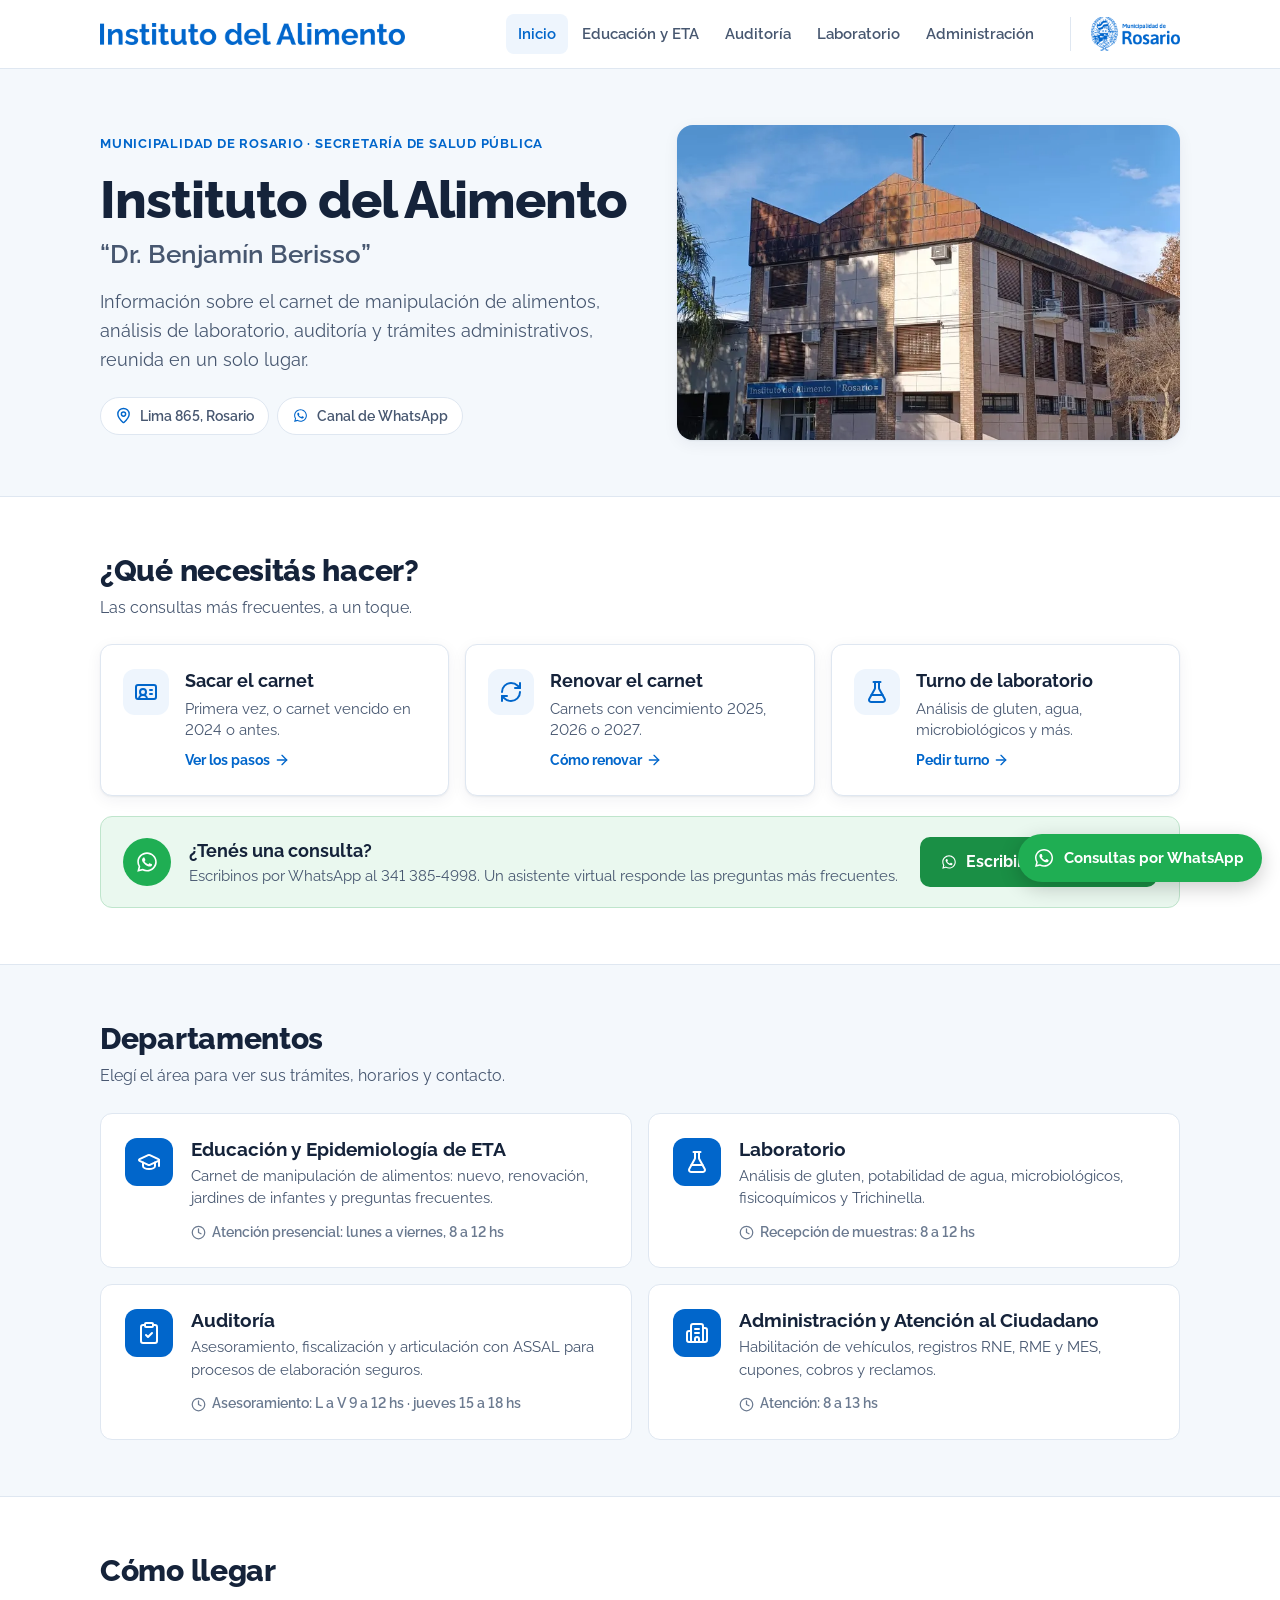
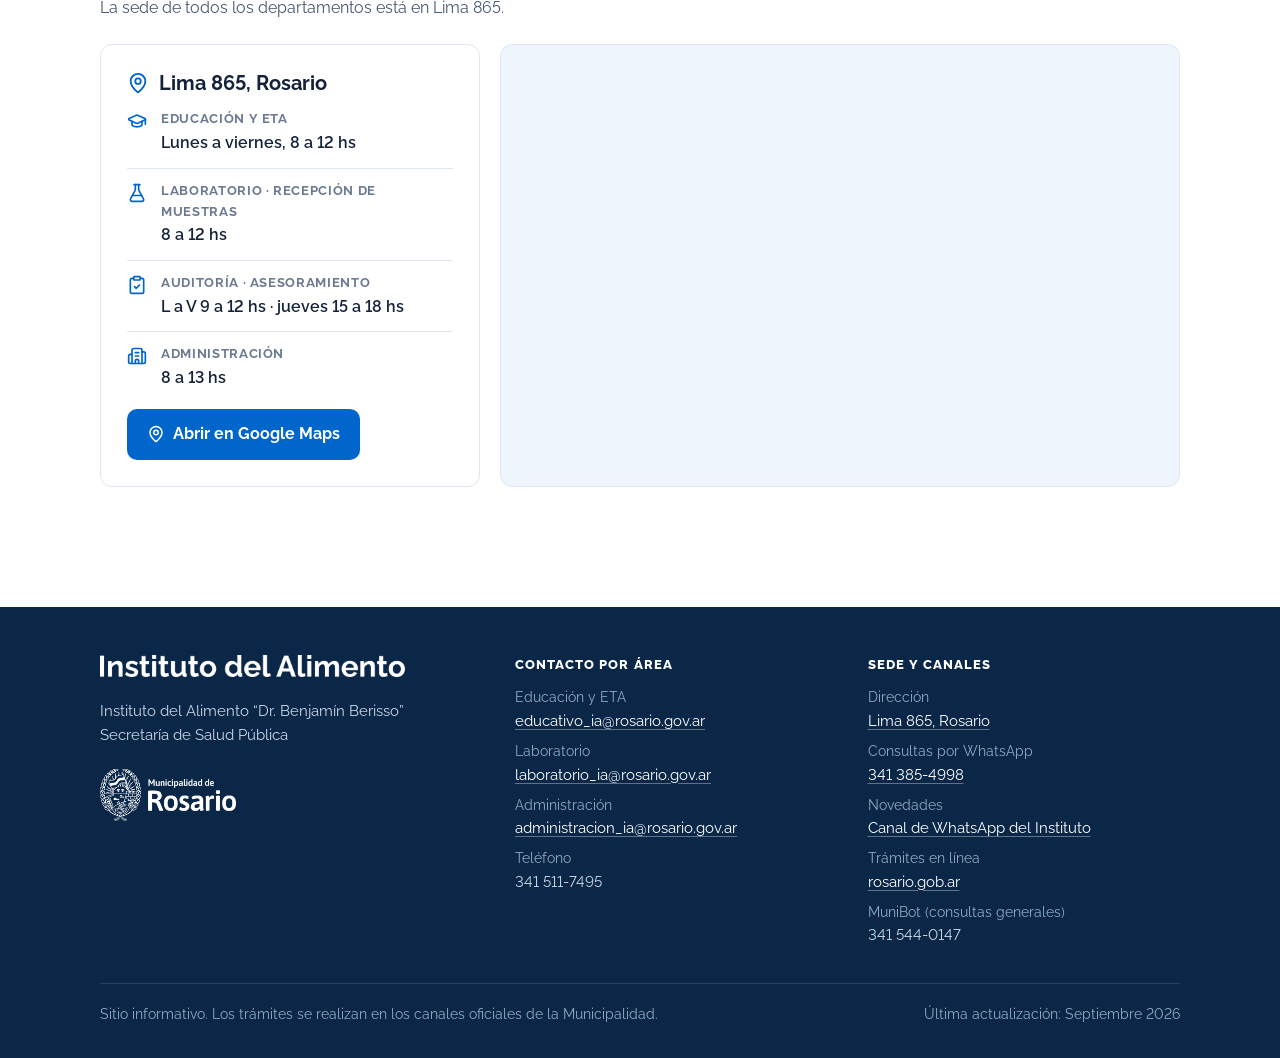
==== commit e60111dd: "Add files via upload" ====
--- a/index.html
+++ b/index.html
@@ -126,6 +126,14 @@
         <div><strong>Turno de laboratorio</strong><span>Análisis de gluten, agua, microbiológicos y más.</span><span class="go">Pedir turno <svg class="icon" aria-hidden="true"><use href="#i-arrow-right"/></svg></span></div>
       </a>
     </div>
+    <div class="wa-banda">
+      <span class="wa-banda-icon"><svg class="icon" aria-hidden="true"><use href="#i-whatsapp"/></svg></span>
+      <div>
+        <strong>¿Tenés una consulta?</strong>
+        <span>Escribinos por WhatsApp al 341 385-4998. Un asistente virtual responde las preguntas más frecuentes.</span>
+      </div>
+      <a class="btn btn-wa" href="https://wa.me/5493413854998?text=Hola%2C%20tengo%20una%20consulta" target="_blank" rel="noopener"><svg class="icon" aria-hidden="true"><use href="#i-whatsapp"/></svg>Escribir por WhatsApp</a>
+    </div>
   </div>
 </section>
 
@@ -211,7 +219,8 @@
         <h4>Sede y canales</h4>
         <ul>
           <li><span class="small">Dirección</span><a href="https://maps.app.goo.gl/gdvkR9NQoEM4VuVJ6" target="_blank" rel="noopener">Lima 865, Rosario</a></li>
-          <li><span class="small">Canal oficial</span><a href="https://whatsapp.com/channel/0029VbBgHsrFy72LKJ1xdt2n" target="_blank" rel="noopener">WhatsApp del Instituto</a></li>
+          <li><span class="small">Consultas por WhatsApp</span><a href="https://wa.me/5493413854998?text=Hola%2C%20tengo%20una%20consulta" target="_blank" rel="noopener">341 385-4998</a></li>
+          <li><span class="small">Novedades</span><a href="https://whatsapp.com/channel/0029VbBgHsrFy72LKJ1xdt2n" target="_blank" rel="noopener">Canal de WhatsApp del Instituto</a></li>
           <li><span class="small">Trámites en línea</span><a href="https://www.rosario.gob.ar" target="_blank" rel="noopener">rosario.gob.ar</a></li>
           <li><span class="small">MuniBot (consultas generales)</span>341 544-0147</li>
         </ul>
@@ -224,8 +233,8 @@
   </div>
 </footer>
 
-<a class="wa" href="https://whatsapp.com/channel/0029VbBgHsrFy72LKJ1xdt2n" target="_blank" rel="noopener" aria-label="Canal de WhatsApp del Instituto del Alimento">
-  <svg class="icon" aria-hidden="true"><use href="#i-whatsapp"/></svg><span>Canal de WhatsApp</span>
+<a class="wa" href="https://wa.me/5493413854998?text=Hola%2C%20tengo%20una%20consulta" target="_blank" rel="noopener" aria-label="Hacer una consulta por WhatsApp">
+  <svg class="icon" aria-hidden="true"><use href="#i-whatsapp"/></svg><span>Consultas por WhatsApp</span>
 </a>
 
 <script src="assets/js/site.js"></script>
--- a/assets/css/site.css
+++ b/assets/css/site.css
@@ -399,3 +399,24 @@
   .mapa-grid { grid-template-columns: 1fr; }
   .mapa, .mapa iframe { min-height: 300px; }
 }
+
+/* ---------- Banda de consultas por WhatsApp ---------- */
+.wa-banda {
+  display: flex; align-items: center; gap: 18px; margin-top: 20px; padding: 20px 22px;
+  background: #eaf8ef; border: 1px solid #bfe5cc; border-radius: var(--radio);
+}
+.wa-banda-icon {
+  width: 48px; height: 48px; border-radius: 50%; background: #1fae53; color: #fff;
+  display: grid; place-items: center; flex-shrink: 0;
+}
+.wa-banda-icon .icon { width: 26px; height: 26px; }
+.wa-banda > div strong { display: block; font-size: 18px; }
+.wa-banda > div span { display: block; color: var(--tinta-2); font-size: 15px; line-height: 1.45; }
+.wa-banda .btn { margin: 0 0 0 auto; flex-shrink: 0; }
+.btn-wa { background: #1a8f45; }
+.btn-wa:hover { background: #157a3a; }
+@media (max-width: 760px) {
+  .wa-banda { flex-wrap: wrap; }
+  .wa-banda > div { flex: 1 1 200px; }
+  .wa-banda .btn { width: 100%; margin: 4px 0 0; }
+}
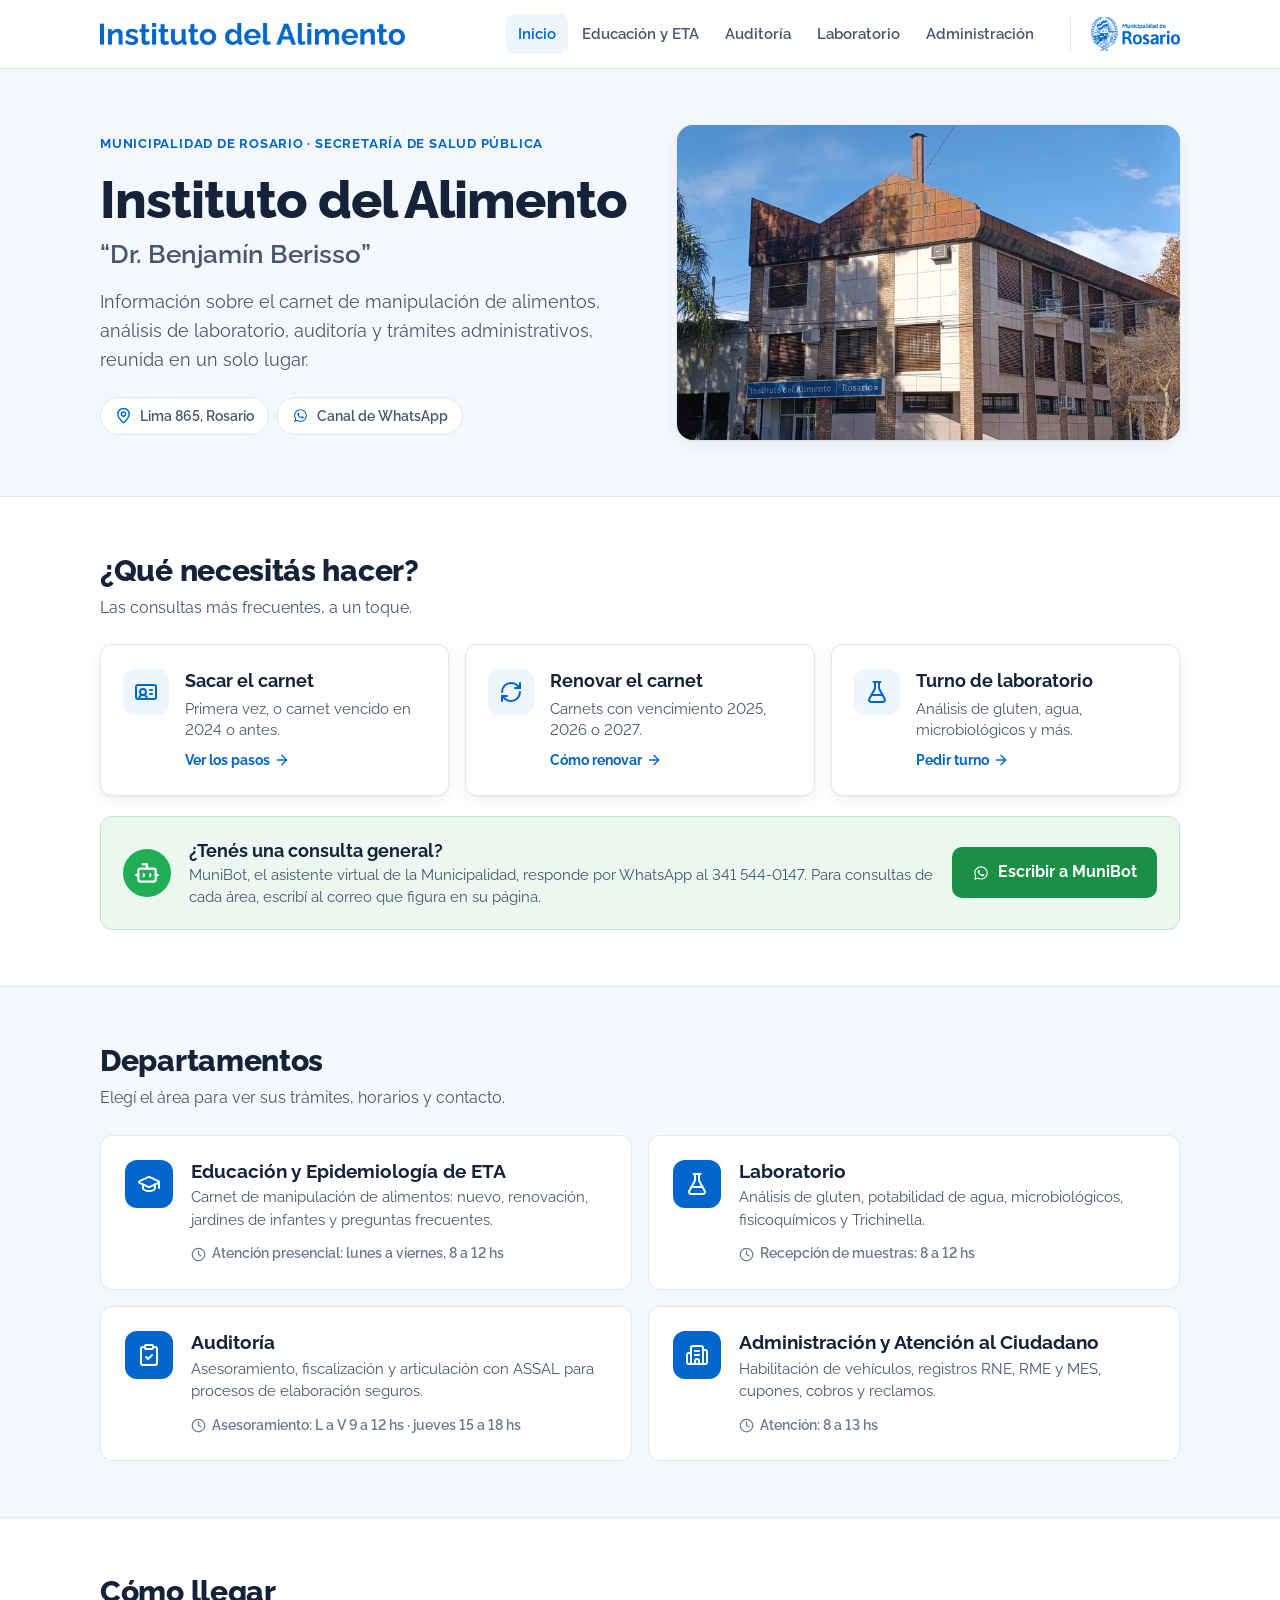
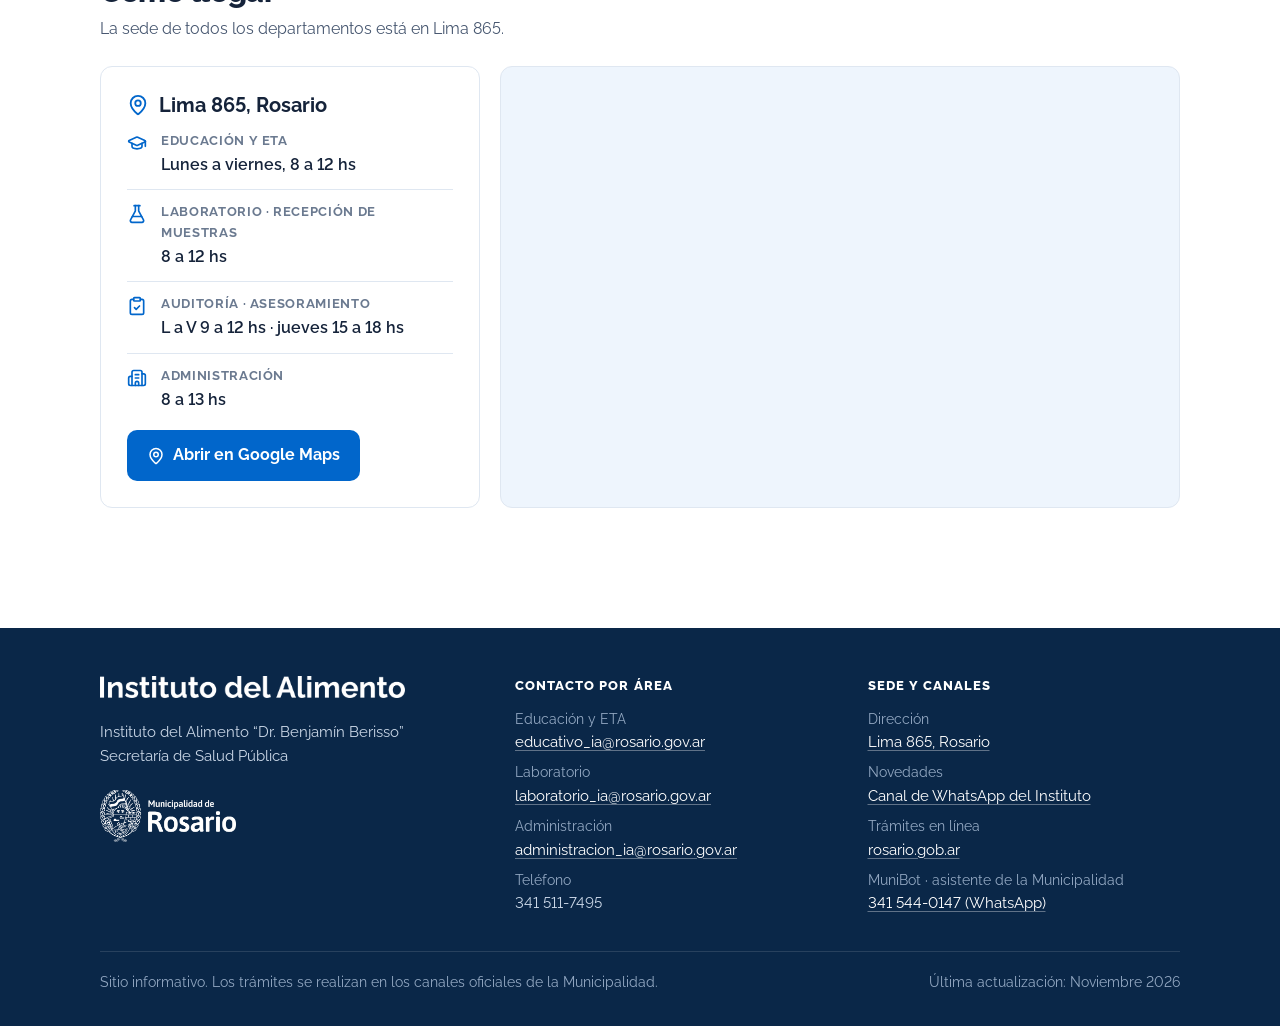
==== commit 28253685: "Add files via upload" ====
--- a/index.html
+++ b/index.html
@@ -127,12 +127,12 @@
       </a>
     </div>
     <div class="wa-banda">
-      <span class="wa-banda-icon"><svg class="icon" aria-hidden="true"><use href="#i-whatsapp"/></svg></span>
+      <span class="wa-banda-icon"><svg class="icon" aria-hidden="true"><use href="#i-bot"/></svg></span>
       <div>
-        <strong>¿Tenés una consulta?</strong>
-        <span>Escribinos por WhatsApp al 341 385-4998. Un asistente virtual responde las preguntas más frecuentes.</span>
-      </div>
-      <a class="btn btn-wa" href="https://wa.me/5493413854998?text=Hola%2C%20tengo%20una%20consulta" target="_blank" rel="noopener"><svg class="icon" aria-hidden="true"><use href="#i-whatsapp"/></svg>Escribir por WhatsApp</a>
+        <strong>¿Tenés una consulta general?</strong>
+        <span>MuniBot, el asistente virtual de la Municipalidad, responde por WhatsApp al 341 544-0147. Para consultas de cada área, escribí al correo que figura en su página.</span>
+      </div>
+      <a class="btn btn-wa" href="https://wa.me/5493415440147" target="_blank" rel="noopener"><svg class="icon" aria-hidden="true"><use href="#i-whatsapp"/></svg>Escribir a MuniBot</a>
     </div>
   </div>
 </section>
@@ -219,23 +219,19 @@
         <h4>Sede y canales</h4>
         <ul>
           <li><span class="small">Dirección</span><a href="https://maps.app.goo.gl/gdvkR9NQoEM4VuVJ6" target="_blank" rel="noopener">Lima 865, Rosario</a></li>
-          <li><span class="small">Consultas por WhatsApp</span><a href="https://wa.me/5493413854998?text=Hola%2C%20tengo%20una%20consulta" target="_blank" rel="noopener">341 385-4998</a></li>
           <li><span class="small">Novedades</span><a href="https://whatsapp.com/channel/0029VbBgHsrFy72LKJ1xdt2n" target="_blank" rel="noopener">Canal de WhatsApp del Instituto</a></li>
           <li><span class="small">Trámites en línea</span><a href="https://www.rosario.gob.ar" target="_blank" rel="noopener">rosario.gob.ar</a></li>
-          <li><span class="small">MuniBot (consultas generales)</span>341 544-0147</li>
+          <li><span class="small">MuniBot · asistente de la Municipalidad</span><a href="https://wa.me/5493415440147" target="_blank" rel="noopener">341 544-0147 (WhatsApp)</a></li>
         </ul>
       </div>
     </div>
     <div class="footer-bottom">
       <span>Sitio informativo. Los trámites se realizan en los canales oficiales de la Municipalidad.</span>
-      <span>Última actualización: Septiembre 2026</span>
+      <span>Última actualización: Noviembre 2026</span>
     </div>
   </div>
 </footer>
 
-<a class="wa" href="https://wa.me/5493413854998?text=Hola%2C%20tengo%20una%20consulta" target="_blank" rel="noopener" aria-label="Hacer una consulta por WhatsApp">
-  <svg class="icon" aria-hidden="true"><use href="#i-whatsapp"/></svg><span>Consultas por WhatsApp</span>
-</a>
 
 <script src="assets/js/site.js"></script>
 </body>
